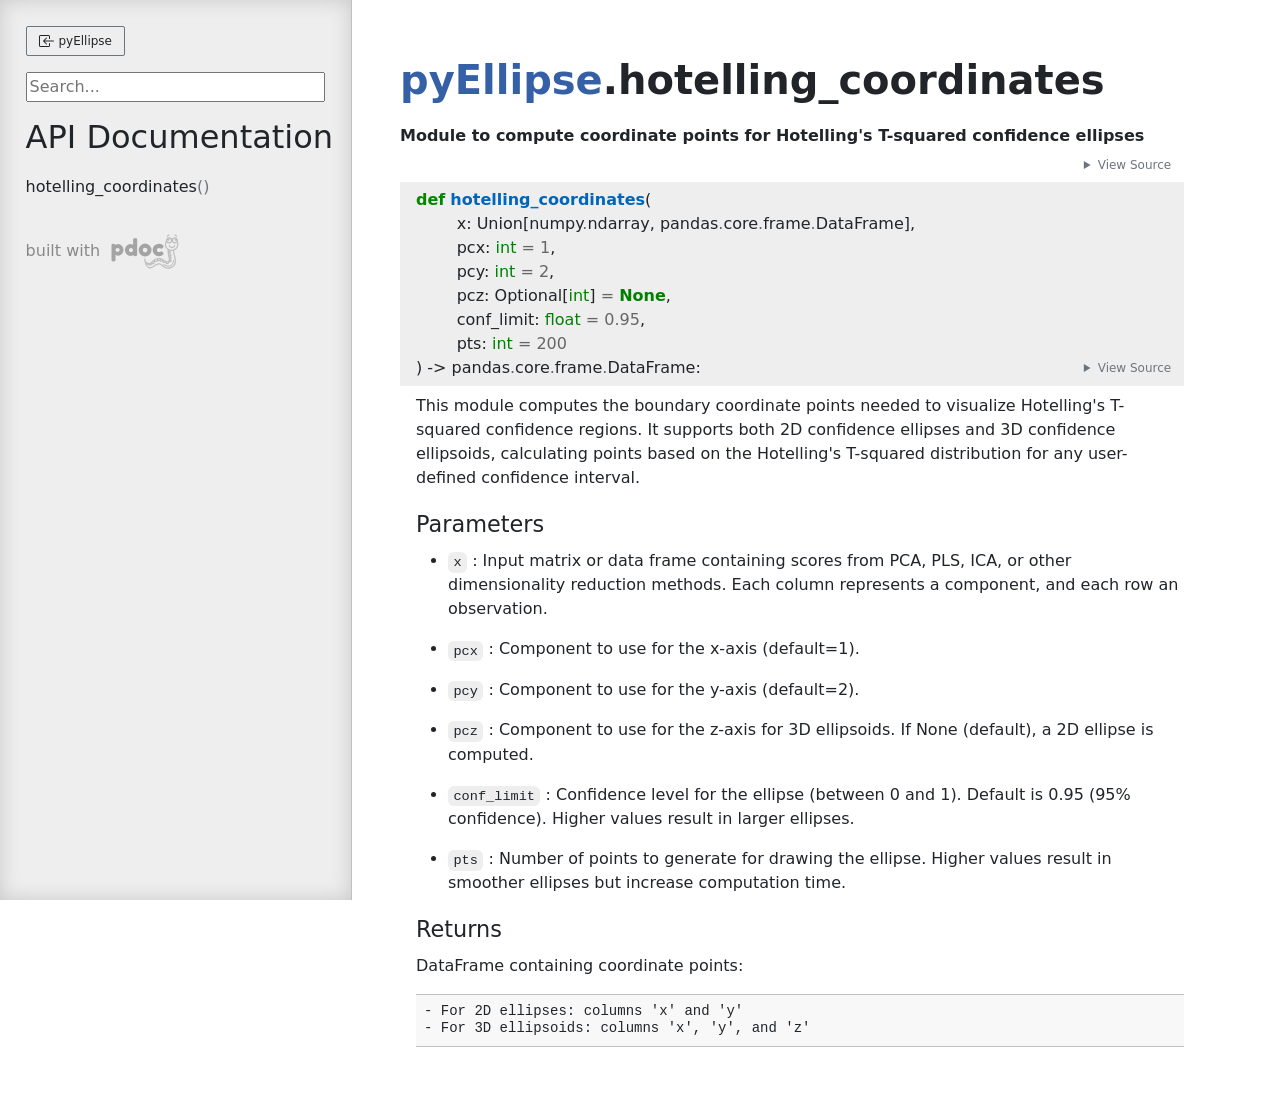
==== docs/pyEllipse/hotelling_coordinates.html @ c0eedcae "pyEllipse documentation" ====
<!doctype html>
<html lang="en">
<head>
    <meta charset="utf-8">
    <meta name="viewport" content="width=device-width, initial-scale=1">
    <meta name="generator" content="pdoc 15.0.4"/>
    <title>pyEllipse.hotelling_coordinates API documentation</title>

    <style>/*! * Bootstrap Reboot v5.0.0 (https://getbootstrap.com/) * Copyright 2011-2021 The Bootstrap Authors * Copyright 2011-2021 Twitter, Inc. * Licensed under MIT (https://github.com/twbs/bootstrap/blob/main/LICENSE) * Forked from Normalize.css, licensed MIT (https://github.com/necolas/normalize.css/blob/master/LICENSE.md) */*,::after,::before{box-sizing:border-box}@media (prefers-reduced-motion:no-preference){:root{scroll-behavior:smooth}}body{margin:0;font-family:system-ui,-apple-system,"Segoe UI",Roboto,"Helvetica Neue",Arial,"Noto Sans","Liberation Sans",sans-serif,"Apple Color Emoji","Segoe UI Emoji","Segoe UI Symbol","Noto Color Emoji";font-size:1rem;font-weight:400;line-height:1.5;color:#212529;background-color:#fff;-webkit-text-size-adjust:100%;-webkit-tap-highlight-color:transparent}hr{margin:1rem 0;color:inherit;background-color:currentColor;border:0;opacity:.25}hr:not([size]){height:1px}h1,h2,h3,h4,h5,h6{margin-top:0;margin-bottom:.5rem;font-weight:500;line-height:1.2}h1{font-size:calc(1.375rem + 1.5vw)}@media (min-width:1200px){h1{font-size:2.5rem}}h2{font-size:calc(1.325rem + .9vw)}@media (min-width:1200px){h2{font-size:2rem}}h3{font-size:calc(1.3rem + .6vw)}@media (min-width:1200px){h3{font-size:1.75rem}}h4{font-size:calc(1.275rem + .3vw)}@media (min-width:1200px){h4{font-size:1.5rem}}h5{font-size:1.25rem}h6{font-size:1rem}p{margin-top:0;margin-bottom:1rem}abbr[data-bs-original-title],abbr[title]{-webkit-text-decoration:underline dotted;text-decoration:underline dotted;cursor:help;-webkit-text-decoration-skip-ink:none;text-decoration-skip-ink:none}address{margin-bottom:1rem;font-style:normal;line-height:inherit}ol,ul{padding-left:2rem}dl,ol,ul{margin-top:0;margin-bottom:1rem}ol ol,ol ul,ul ol,ul ul{margin-bottom:0}dt{font-weight:700}dd{margin-bottom:.5rem;margin-left:0}blockquote{margin:0 0 1rem}b,strong{font-weight:bolder}small{font-size:.875em}mark{padding:.2em;background-color:#fcf8e3}sub,sup{position:relative;font-size:.75em;line-height:0;vertical-align:baseline}sub{bottom:-.25em}sup{top:-.5em}a{color:#0d6efd;text-decoration:underline}a:hover{color:#0a58ca}a:not([href]):not([class]),a:not([href]):not([class]):hover{color:inherit;text-decoration:none}code,kbd,pre,samp{font-family:SFMono-Regular,Menlo,Monaco,Consolas,"Liberation Mono","Courier New",monospace;font-size:1em;direction:ltr;unicode-bidi:bidi-override}pre{display:block;margin-top:0;margin-bottom:1rem;overflow:auto;font-size:.875em}pre code{font-size:inherit;color:inherit;word-break:normal}code{font-size:.875em;color:#d63384;word-wrap:break-word}a>code{color:inherit}kbd{padding:.2rem .4rem;font-size:.875em;color:#fff;background-color:#212529;border-radius:.2rem}kbd kbd{padding:0;font-size:1em;font-weight:700}figure{margin:0 0 1rem}img,svg{vertical-align:middle}table{caption-side:bottom;border-collapse:collapse}caption{padding-top:.5rem;padding-bottom:.5rem;color:#6c757d;text-align:left}th{text-align:inherit;text-align:-webkit-match-parent}tbody,td,tfoot,th,thead,tr{border-color:inherit;border-style:solid;border-width:0}label{display:inline-block}button{border-radius:0}button:focus:not(:focus-visible){outline:0}button,input,optgroup,select,textarea{margin:0;font-family:inherit;font-size:inherit;line-height:inherit}button,select{text-transform:none}[role=button]{cursor:pointer}select{word-wrap:normal}select:disabled{opacity:1}[list]::-webkit-calendar-picker-indicator{display:none}[type=button],[type=reset],[type=submit],button{-webkit-appearance:button}[type=button]:not(:disabled),[type=reset]:not(:disabled),[type=submit]:not(:disabled),button:not(:disabled){cursor:pointer}::-moz-focus-inner{padding:0;border-style:none}textarea{resize:vertical}fieldset{min-width:0;padding:0;margin:0;border:0}legend{float:left;width:100%;padding:0;margin-bottom:.5rem;font-size:calc(1.275rem + .3vw);line-height:inherit}@media (min-width:1200px){legend{font-size:1.5rem}}legend+*{clear:left}::-webkit-datetime-edit-day-field,::-webkit-datetime-edit-fields-wrapper,::-webkit-datetime-edit-hour-field,::-webkit-datetime-edit-minute,::-webkit-datetime-edit-month-field,::-webkit-datetime-edit-text,::-webkit-datetime-edit-year-field{padding:0}::-webkit-inner-spin-button{height:auto}[type=search]{outline-offset:-2px;-webkit-appearance:textfield}::-webkit-search-decoration{-webkit-appearance:none}::-webkit-color-swatch-wrapper{padding:0}::file-selector-button{font:inherit}::-webkit-file-upload-button{font:inherit;-webkit-appearance:button}output{display:inline-block}iframe{border:0}summary{display:list-item;cursor:pointer}progress{vertical-align:baseline}[hidden]{display:none!important}</style>
    <style>/*! syntax-highlighting.css */pre{line-height:125%;}span.linenos{color:inherit; background-color:transparent; padding-left:5px; padding-right:20px;}.pdoc-code .hll{background-color:#ffffcc}.pdoc-code{background:#f8f8f8;}.pdoc-code .c{color:#3D7B7B; font-style:italic}.pdoc-code .err{border:1px solid #FF0000}.pdoc-code .k{color:#008000; font-weight:bold}.pdoc-code .o{color:#666666}.pdoc-code .ch{color:#3D7B7B; font-style:italic}.pdoc-code .cm{color:#3D7B7B; font-style:italic}.pdoc-code .cp{color:#9C6500}.pdoc-code .cpf{color:#3D7B7B; font-style:italic}.pdoc-code .c1{color:#3D7B7B; font-style:italic}.pdoc-code .cs{color:#3D7B7B; font-style:italic}.pdoc-code .gd{color:#A00000}.pdoc-code .ge{font-style:italic}.pdoc-code .gr{color:#E40000}.pdoc-code .gh{color:#000080; font-weight:bold}.pdoc-code .gi{color:#008400}.pdoc-code .go{color:#717171}.pdoc-code .gp{color:#000080; font-weight:bold}.pdoc-code .gs{font-weight:bold}.pdoc-code .gu{color:#800080; font-weight:bold}.pdoc-code .gt{color:#0044DD}.pdoc-code .kc{color:#008000; font-weight:bold}.pdoc-code .kd{color:#008000; font-weight:bold}.pdoc-code .kn{color:#008000; font-weight:bold}.pdoc-code .kp{color:#008000}.pdoc-code .kr{color:#008000; font-weight:bold}.pdoc-code .kt{color:#B00040}.pdoc-code .m{color:#666666}.pdoc-code .s{color:#BA2121}.pdoc-code .na{color:#687822}.pdoc-code .nb{color:#008000}.pdoc-code .nc{color:#0000FF; font-weight:bold}.pdoc-code .no{color:#880000}.pdoc-code .nd{color:#AA22FF}.pdoc-code .ni{color:#717171; font-weight:bold}.pdoc-code .ne{color:#CB3F38; font-weight:bold}.pdoc-code .nf{color:#0000FF}.pdoc-code .nl{color:#767600}.pdoc-code .nn{color:#0000FF; font-weight:bold}.pdoc-code .nt{color:#008000; font-weight:bold}.pdoc-code .nv{color:#19177C}.pdoc-code .ow{color:#AA22FF; font-weight:bold}.pdoc-code .w{color:#bbbbbb}.pdoc-code .mb{color:#666666}.pdoc-code .mf{color:#666666}.pdoc-code .mh{color:#666666}.pdoc-code .mi{color:#666666}.pdoc-code .mo{color:#666666}.pdoc-code .sa{color:#BA2121}.pdoc-code .sb{color:#BA2121}.pdoc-code .sc{color:#BA2121}.pdoc-code .dl{color:#BA2121}.pdoc-code .sd{color:#BA2121; font-style:italic}.pdoc-code .s2{color:#BA2121}.pdoc-code .se{color:#AA5D1F; font-weight:bold}.pdoc-code .sh{color:#BA2121}.pdoc-code .si{color:#A45A77; font-weight:bold}.pdoc-code .sx{color:#008000}.pdoc-code .sr{color:#A45A77}.pdoc-code .s1{color:#BA2121}.pdoc-code .ss{color:#19177C}.pdoc-code .bp{color:#008000}.pdoc-code .fm{color:#0000FF}.pdoc-code .vc{color:#19177C}.pdoc-code .vg{color:#19177C}.pdoc-code .vi{color:#19177C}.pdoc-code .vm{color:#19177C}.pdoc-code .il{color:#666666}</style>
    <style>/*! theme.css */:root{--pdoc-background:#fff;}.pdoc{--text:#212529;--muted:#6c757d;--link:#3660a5;--link-hover:#1659c5;--code:#f8f8f8;--active:#fff598;--accent:#eee;--accent2:#c1c1c1;--nav-hover:rgba(255, 255, 255, 0.5);--name:#0066BB;--def:#008800;--annotation:#007020;}</style>
    <style>/*! layout.css */html, body{width:100%;height:100%;}html, main{scroll-behavior:smooth;}body{background-color:var(--pdoc-background);}@media (max-width:769px){#navtoggle{cursor:pointer;position:absolute;width:50px;height:40px;top:1rem;right:1rem;border-color:var(--text);color:var(--text);display:flex;opacity:0.8;z-index:999;}#navtoggle:hover{opacity:1;}#togglestate + div{display:none;}#togglestate:checked + div{display:inherit;}main, header{padding:2rem 3vw;}header + main{margin-top:-3rem;}.git-button{display:none !important;}nav input[type="search"]{max-width:77%;}nav input[type="search"]:first-child{margin-top:-6px;}nav input[type="search"]:valid ~ *{display:none !important;}}@media (min-width:770px){:root{--sidebar-width:clamp(12.5rem, 28vw, 22rem);}nav{position:fixed;overflow:auto;height:100vh;width:var(--sidebar-width);}main, header{padding:3rem 2rem 3rem calc(var(--sidebar-width) + 3rem);width:calc(54rem + var(--sidebar-width));max-width:100%;}header + main{margin-top:-4rem;}#navtoggle{display:none;}}#togglestate{position:absolute;height:0;opacity:0;}nav.pdoc{--pad:clamp(0.5rem, 2vw, 1.75rem);--indent:1.5rem;background-color:var(--accent);border-right:1px solid var(--accent2);box-shadow:0 0 20px rgba(50, 50, 50, .2) inset;padding:0 0 0 var(--pad);overflow-wrap:anywhere;scrollbar-width:thin; scrollbar-color:var(--accent2) transparent; z-index:1}nav.pdoc::-webkit-scrollbar{width:.4rem; }nav.pdoc::-webkit-scrollbar-thumb{background-color:var(--accent2); }nav.pdoc > div{padding:var(--pad) 0;}nav.pdoc .module-list-button{display:inline-flex;align-items:center;color:var(--text);border-color:var(--muted);margin-bottom:1rem;}nav.pdoc .module-list-button:hover{border-color:var(--text);}nav.pdoc input[type=search]{display:block;outline-offset:0;width:calc(100% - var(--pad));}nav.pdoc .logo{max-width:calc(100% - var(--pad));max-height:35vh;display:block;margin:0 auto 1rem;transform:translate(calc(-.5 * var(--pad)), 0);}nav.pdoc ul{list-style:none;padding-left:0;}nav.pdoc > div > ul{margin-left:calc(0px - var(--pad));}nav.pdoc li a{padding:.2rem 0 .2rem calc(var(--pad) + var(--indent));}nav.pdoc > div > ul > li > a{padding-left:var(--pad);}nav.pdoc li{transition:all 100ms;}nav.pdoc li:hover{background-color:var(--nav-hover);}nav.pdoc a, nav.pdoc a:hover{color:var(--text);}nav.pdoc a{display:block;}nav.pdoc > h2:first-of-type{margin-top:1.5rem;}nav.pdoc .class:before{content:"class ";color:var(--muted);}nav.pdoc .function:after{content:"()";color:var(--muted);}nav.pdoc footer:before{content:"";display:block;width:calc(100% - var(--pad));border-top:solid var(--accent2) 1px;margin-top:1.5rem;padding-top:.5rem;}nav.pdoc footer{font-size:small;}</style>
    <style>/*! content.css */.pdoc{color:var(--text);box-sizing:border-box;line-height:1.5;background:none;}.pdoc .pdoc-button{cursor:pointer;display:inline-block;border:solid black 1px;border-radius:2px;font-size:.75rem;padding:calc(0.5em - 1px) 1em;transition:100ms all;}.pdoc .alert{padding:1rem 1rem 1rem calc(1.5rem + 24px);border:1px solid transparent;border-radius:.25rem;background-repeat:no-repeat;background-position:.75rem center;margin-bottom:1rem;}.pdoc .alert > em{display:none;}.pdoc .alert > *:last-child{margin-bottom:0;}.pdoc .alert.note{color:#084298;background-color:#cfe2ff;border-color:#b6d4fe;background-image:url("data:image/svg+xml,%3Csvg%20xmlns%3D%22http%3A//www.w3.org/2000/svg%22%20width%3D%2224%22%20height%3D%2224%22%20fill%3D%22%23084298%22%20viewBox%3D%220%200%2016%2016%22%3E%3Cpath%20d%3D%22M8%2016A8%208%200%201%200%208%200a8%208%200%200%200%200%2016zm.93-9.412-1%204.705c-.07.34.029.533.304.533.194%200%20.487-.07.686-.246l-.088.416c-.287.346-.92.598-1.465.598-.703%200-1.002-.422-.808-1.319l.738-3.468c.064-.293.006-.399-.287-.47l-.451-.081.082-.381%202.29-.287zM8%205.5a1%201%200%201%201%200-2%201%201%200%200%201%200%202z%22/%3E%3C/svg%3E");}.pdoc .alert.tip{color:#0a3622;background-color:#d1e7dd;border-color:#a3cfbb;background-image:url("data:image/svg+xml,%3Csvg%20xmlns%3D%22http%3A//www.w3.org/2000/svg%22%20width%3D%2224%22%20height%3D%2224%22%20fill%3D%22%230a3622%22%20viewBox%3D%220%200%2016%2016%22%3E%3Cpath%20d%3D%22M2%206a6%206%200%201%201%2010.174%204.31c-.203.196-.359.4-.453.619l-.762%201.769A.5.5%200%200%201%2010.5%2013a.5.5%200%200%201%200%201%20.5.5%200%200%201%200%201l-.224.447a1%201%200%200%201-.894.553H6.618a1%201%200%200%201-.894-.553L5.5%2015a.5.5%200%200%201%200-1%20.5.5%200%200%201%200-1%20.5.5%200%200%201-.46-.302l-.761-1.77a2%202%200%200%200-.453-.618A5.98%205.98%200%200%201%202%206m6-5a5%205%200%200%200-3.479%208.592c.263.254.514.564.676.941L5.83%2012h4.342l.632-1.467c.162-.377.413-.687.676-.941A5%205%200%200%200%208%201%22/%3E%3C/svg%3E");}.pdoc .alert.important{color:#055160;background-color:#cff4fc;border-color:#9eeaf9;background-image:url("data:image/svg+xml,%3Csvg%20xmlns%3D%22http%3A//www.w3.org/2000/svg%22%20width%3D%2224%22%20height%3D%2224%22%20fill%3D%22%23055160%22%20viewBox%3D%220%200%2016%2016%22%3E%3Cpath%20d%3D%22M2%200a2%202%200%200%200-2%202v12a2%202%200%200%200%202%202h12a2%202%200%200%200%202-2V2a2%202%200%200%200-2-2zm6%204c.535%200%20.954.462.9.995l-.35%203.507a.552.552%200%200%201-1.1%200L7.1%204.995A.905.905%200%200%201%208%204m.002%206a1%201%200%201%201%200%202%201%201%200%200%201%200-2%22/%3E%3C/svg%3E");}.pdoc .alert.warning{color:#664d03;background-color:#fff3cd;border-color:#ffecb5;background-image:url("data:image/svg+xml,%3Csvg%20xmlns%3D%22http%3A//www.w3.org/2000/svg%22%20width%3D%2224%22%20height%3D%2224%22%20fill%3D%22%23664d03%22%20viewBox%3D%220%200%2016%2016%22%3E%3Cpath%20d%3D%22M8.982%201.566a1.13%201.13%200%200%200-1.96%200L.165%2013.233c-.457.778.091%201.767.98%201.767h13.713c.889%200%201.438-.99.98-1.767L8.982%201.566zM8%205c.535%200%20.954.462.9.995l-.35%203.507a.552.552%200%200%201-1.1%200L7.1%205.995A.905.905%200%200%201%208%205zm.002%206a1%201%200%201%201%200%202%201%201%200%200%201%200-2z%22/%3E%3C/svg%3E");}.pdoc .alert.caution{color:#842029;background-color:#f8d7da;border-color:#f5c2c7;background-image:url("data:image/svg+xml,%3Csvg%20xmlns%3D%22http%3A//www.w3.org/2000/svg%22%20width%3D%2224%22%20height%3D%2224%22%20fill%3D%22%23842029%22%20viewBox%3D%220%200%2016%2016%22%3E%3Cpath%20d%3D%22M11.46.146A.5.5%200%200%200%2011.107%200H4.893a.5.5%200%200%200-.353.146L.146%204.54A.5.5%200%200%200%200%204.893v6.214a.5.5%200%200%200%20.146.353l4.394%204.394a.5.5%200%200%200%20.353.146h6.214a.5.5%200%200%200%20.353-.146l4.394-4.394a.5.5%200%200%200%20.146-.353V4.893a.5.5%200%200%200-.146-.353zM8%204c.535%200%20.954.462.9.995l-.35%203.507a.552.552%200%200%201-1.1%200L7.1%204.995A.905.905%200%200%201%208%204m.002%206a1%201%200%201%201%200%202%201%201%200%200%201%200-2%22/%3E%3C/svg%3E");}.pdoc .alert.danger{color:#842029;background-color:#f8d7da;border-color:#f5c2c7;background-image:url("data:image/svg+xml,%3Csvg%20xmlns%3D%22http%3A//www.w3.org/2000/svg%22%20width%3D%2224%22%20height%3D%2224%22%20fill%3D%22%23842029%22%20viewBox%3D%220%200%2016%2016%22%3E%3Cpath%20d%3D%22M5.52.359A.5.5%200%200%201%206%200h4a.5.5%200%200%201%20.474.658L8.694%206H12.5a.5.5%200%200%201%20.395.807l-7%209a.5.5%200%200%201-.873-.454L6.823%209.5H3.5a.5.5%200%200%201-.48-.641l2.5-8.5z%22/%3E%3C/svg%3E");}.pdoc .visually-hidden{position:absolute !important;width:1px !important;height:1px !important;padding:0 !important;margin:-1px !important;overflow:hidden !important;clip:rect(0, 0, 0, 0) !important;white-space:nowrap !important;border:0 !important;}.pdoc h1, .pdoc h2, .pdoc h3{font-weight:300;margin:.3em 0;padding:.2em 0;}.pdoc > section:not(.module-info) h1{font-size:1.5rem;font-weight:500;}.pdoc > section:not(.module-info) h2{font-size:1.4rem;font-weight:500;}.pdoc > section:not(.module-info) h3{font-size:1.3rem;font-weight:500;}.pdoc > section:not(.module-info) h4{font-size:1.2rem;}.pdoc > section:not(.module-info) h5{font-size:1.1rem;}.pdoc a{text-decoration:none;color:var(--link);}.pdoc a:hover{color:var(--link-hover);}.pdoc blockquote{margin-left:2rem;}.pdoc pre{border-top:1px solid var(--accent2);border-bottom:1px solid var(--accent2);margin-top:0;margin-bottom:1em;padding:.5rem 0 .5rem .5rem;overflow-x:auto;background-color:var(--code);}.pdoc code{color:var(--text);padding:.2em .4em;margin:0;font-size:85%;background-color:var(--accent);border-radius:6px;}.pdoc a > code{color:inherit;}.pdoc pre > code{display:inline-block;font-size:inherit;background:none;border:none;padding:0;}.pdoc > section:not(.module-info){margin-bottom:1.5rem;}.pdoc .modulename{margin-top:0;font-weight:bold;}.pdoc .modulename a{color:var(--link);transition:100ms all;}.pdoc .git-button{float:right;border:solid var(--link) 1px;}.pdoc .git-button:hover{background-color:var(--link);color:var(--pdoc-background);}.view-source-toggle-state,.view-source-toggle-state ~ .pdoc-code{display:none;}.view-source-toggle-state:checked ~ .pdoc-code{display:block;}.view-source-button{display:inline-block;float:right;font-size:.75rem;line-height:1.5rem;color:var(--muted);padding:0 .4rem 0 1.3rem;cursor:pointer;text-indent:-2px;}.view-source-button > span{visibility:hidden;}.module-info .view-source-button{float:none;display:flex;justify-content:flex-end;margin:-1.2rem .4rem -.2rem 0;}.view-source-button::before{position:absolute;content:"View Source";display:list-item;list-style-type:disclosure-closed;}.view-source-toggle-state:checked ~ .attr .view-source-button::before,.view-source-toggle-state:checked ~ .view-source-button::before{list-style-type:disclosure-open;}.pdoc .docstring{margin-bottom:1.5rem;}.pdoc section:not(.module-info) .docstring{margin-left:clamp(0rem, 5vw - 2rem, 1rem);}.pdoc .docstring .pdoc-code{margin-left:1em;margin-right:1em;}.pdoc h1:target,.pdoc h2:target,.pdoc h3:target,.pdoc h4:target,.pdoc h5:target,.pdoc h6:target,.pdoc .pdoc-code > pre > span:target{background-color:var(--active);box-shadow:-1rem 0 0 0 var(--active);}.pdoc .pdoc-code > pre > span:target{display:block;}.pdoc div:target > .attr,.pdoc section:target > .attr,.pdoc dd:target > a{background-color:var(--active);}.pdoc *{scroll-margin:2rem;}.pdoc .pdoc-code .linenos{user-select:none;}.pdoc .attr:hover{filter:contrast(0.95);}.pdoc section, .pdoc .classattr{position:relative;}.pdoc .headerlink{--width:clamp(1rem, 3vw, 2rem);position:absolute;top:0;left:calc(0rem - var(--width));transition:all 100ms ease-in-out;opacity:0;}.pdoc .headerlink::before{content:"#";display:block;text-align:center;width:var(--width);height:2.3rem;line-height:2.3rem;font-size:1.5rem;}.pdoc .attr:hover ~ .headerlink,.pdoc *:target > .headerlink,.pdoc .headerlink:hover{opacity:1;}.pdoc .attr{display:block;margin:.5rem 0 .5rem;padding:.4rem .4rem .4rem 1rem;background-color:var(--accent);overflow-x:auto;}.pdoc .classattr{margin-left:2rem;}.pdoc .decorator-deprecated{color:#842029;}.pdoc .decorator-deprecated ~ span{filter:grayscale(1) opacity(0.8);}.pdoc .name{color:var(--name);font-weight:bold;}.pdoc .def{color:var(--def);font-weight:bold;}.pdoc .signature{background-color:transparent;}.pdoc .param, .pdoc .return-annotation{white-space:pre;}.pdoc .signature.multiline .param{display:block;}.pdoc .signature.condensed .param{display:inline-block;}.pdoc .annotation{color:var(--annotation);}.pdoc .view-value-toggle-state,.pdoc .view-value-toggle-state ~ .default_value{display:none;}.pdoc .view-value-toggle-state:checked ~ .default_value{display:inherit;}.pdoc .view-value-button{font-size:.5rem;vertical-align:middle;border-style:dashed;margin-top:-0.1rem;}.pdoc .view-value-button:hover{background:white;}.pdoc .view-value-button::before{content:"show";text-align:center;width:2.2em;display:inline-block;}.pdoc .view-value-toggle-state:checked ~ .view-value-button::before{content:"hide";}.pdoc .inherited{margin-left:2rem;}.pdoc .inherited dt{font-weight:700;}.pdoc .inherited dt, .pdoc .inherited dd{display:inline;margin-left:0;margin-bottom:.5rem;}.pdoc .inherited dd:not(:last-child):after{content:", ";}.pdoc .inherited .class:before{content:"class ";}.pdoc .inherited .function a:after{content:"()";}.pdoc .search-result .docstring{overflow:auto;max-height:25vh;}.pdoc .search-result.focused > .attr{background-color:var(--active);}.pdoc .attribution{margin-top:2rem;display:block;opacity:0.5;transition:all 200ms;filter:grayscale(100%);}.pdoc .attribution:hover{opacity:1;filter:grayscale(0%);}.pdoc .attribution img{margin-left:5px;height:35px;vertical-align:middle;width:70px;transition:all 200ms;}.pdoc table{display:block;width:max-content;max-width:100%;overflow:auto;margin-bottom:1rem;}.pdoc table th{font-weight:600;}.pdoc table th, .pdoc table td{padding:6px 13px;border:1px solid var(--accent2);}</style>
    <style>/*! custom.css */</style></head>
<body>
    <nav class="pdoc">
        <label id="navtoggle" for="togglestate" class="pdoc-button"><svg xmlns='http://www.w3.org/2000/svg' viewBox='0 0 30 30'><path stroke-linecap='round' stroke="currentColor" stroke-miterlimit='10' stroke-width='2' d='M4 7h22M4 15h22M4 23h22'/></svg></label>
        <input id="togglestate" type="checkbox" aria-hidden="true" tabindex="-1">
        <div>            <a class="pdoc-button module-list-button" href="../pyEllipse.html">
<svg xmlns="http://www.w3.org/2000/svg" width="16" height="16" fill="currentColor" class="bi bi-box-arrow-in-left" viewBox="0 0 16 16">
  <path fill-rule="evenodd" d="M10 3.5a.5.5 0 0 0-.5-.5h-8a.5.5 0 0 0-.5.5v9a.5.5 0 0 0 .5.5h8a.5.5 0 0 0 .5-.5v-2a.5.5 0 0 1 1 0v2A1.5 1.5 0 0 1 9.5 14h-8A1.5 1.5 0 0 1 0 12.5v-9A1.5 1.5 0 0 1 1.5 2h8A1.5 1.5 0 0 1 11 3.5v2a.5.5 0 0 1-1 0v-2z"/>
  <path fill-rule="evenodd" d="M4.146 8.354a.5.5 0 0 1 0-.708l3-3a.5.5 0 1 1 .708.708L5.707 7.5H14.5a.5.5 0 0 1 0 1H5.707l2.147 2.146a.5.5 0 0 1-.708.708l-3-3z"/>
</svg>                &nbsp;pyEllipse</a>


            <input type="search" placeholder="Search..." role="searchbox" aria-label="search"
                   pattern=".+" required>



            <h2>API Documentation</h2>
                <ul class="memberlist">
            <li>
                    <a class="function" href="#hotelling_coordinates">hotelling_coordinates</a>
            </li>
    </ul>



        <a class="attribution" title="pdoc: Python API documentation generator" href="https://pdoc.dev" target="_blank">
            built with <span class="visually-hidden">pdoc</span><img
                alt="pdoc logo"
                src="data:image/svg+xml,%3Csvg%20xmlns%3D%22http%3A//www.w3.org/2000/svg%22%20role%3D%22img%22%20aria-label%3D%22pdoc%20logo%22%20width%3D%22300%22%20height%3D%22150%22%20viewBox%3D%22-1%200%2060%2030%22%3E%3Ctitle%3Epdoc%3C/title%3E%3Cpath%20d%3D%22M29.621%2021.293c-.011-.273-.214-.475-.511-.481a.5.5%200%200%200-.489.503l-.044%201.393c-.097.551-.695%201.215-1.566%201.704-.577.428-1.306.486-2.193.182-1.426-.617-2.467-1.654-3.304-2.487l-.173-.172a3.43%203.43%200%200%200-.365-.306.49.49%200%200%200-.286-.196c-1.718-1.06-4.931-1.47-7.353.191l-.219.15c-1.707%201.187-3.413%202.131-4.328%201.03-.02-.027-.49-.685-.141-1.763.233-.721.546-2.408.772-4.076.042-.09.067-.187.046-.288.166-1.347.277-2.625.241-3.351%201.378-1.008%202.271-2.586%202.271-4.362%200-.976-.272-1.935-.788-2.774-.057-.094-.122-.18-.184-.268.033-.167.052-.339.052-.516%200-1.477-1.202-2.679-2.679-2.679-.791%200-1.496.352-1.987.9a6.3%206.3%200%200%200-1.001.029c-.492-.564-1.207-.929-2.012-.929-1.477%200-2.679%201.202-2.679%202.679A2.65%202.65%200%200%200%20.97%206.554c-.383.747-.595%201.572-.595%202.41%200%202.311%201.507%204.29%203.635%205.107-.037.699-.147%202.27-.423%203.294l-.137.461c-.622%202.042-2.515%208.257%201.727%2010.643%201.614.908%203.06%201.248%204.317%201.248%202.665%200%204.492-1.524%205.322-2.401%201.476-1.559%202.886-1.854%206.491.82%201.877%201.393%203.514%201.753%204.861%201.068%202.223-1.713%202.811-3.867%203.399-6.374.077-.846.056-1.469.054-1.537zm-4.835%204.313c-.054.305-.156.586-.242.629-.034-.007-.131-.022-.307-.157-.145-.111-.314-.478-.456-.908.221.121.432.25.675.355.115.039.219.051.33.081zm-2.251-1.238c-.05.33-.158.648-.252.694-.022.001-.125-.018-.307-.157-.217-.166-.488-.906-.639-1.573.358.344.754.693%201.198%201.036zm-3.887-2.337c-.006-.116-.018-.231-.041-.342.635.145%201.189.368%201.599.625.097.231.166.481.174.642-.03.049-.055.101-.067.158-.046.013-.128.026-.298.004-.278-.037-.901-.57-1.367-1.087zm-1.127-.497c.116.306.176.625.12.71-.019.014-.117.045-.345.016-.206-.027-.604-.332-.986-.695.41-.051.816-.056%201.211-.031zm-4.535%201.535c.209.22.379.47.358.598-.006.041-.088.138-.351.234-.144.055-.539-.063-.979-.259a11.66%2011.66%200%200%200%20.972-.573zm.983-.664c.359-.237.738-.418%201.126-.554.25.237.479.548.457.694-.006.042-.087.138-.351.235-.174.064-.694-.105-1.232-.375zm-3.381%201.794c-.022.145-.061.29-.149.401-.133.166-.358.248-.69.251h-.002c-.133%200-.306-.26-.45-.621.417.091.854.07%201.291-.031zm-2.066-8.077a4.78%204.78%200%200%201-.775-.584c.172-.115.505-.254.88-.378l-.105.962zm-.331%202.302a10.32%2010.32%200%200%201-.828-.502c.202-.143.576-.328.984-.49l-.156.992zm-.45%202.157l-.701-.403c.214-.115.536-.249.891-.376a11.57%2011.57%200%200%201-.19.779zm-.181%201.716c.064.398.194.702.298.893-.194-.051-.435-.162-.736-.398.061-.119.224-.3.438-.495zM8.87%204.141c0%20.152-.123.276-.276.276s-.275-.124-.275-.276.123-.276.276-.276.275.124.275.276zm-.735-.389a1.15%201.15%200%200%200-.314.783%201.16%201.16%200%200%200%201.162%201.162c.457%200%20.842-.27%201.032-.653.026.117.042.238.042.362a1.68%201.68%200%200%201-1.679%201.679%201.68%201.68%200%200%201-1.679-1.679c0-.843.626-1.535%201.436-1.654zM5.059%205.406A1.68%201.68%200%200%201%203.38%207.085a1.68%201.68%200%200%201-1.679-1.679c0-.037.009-.072.011-.109.21.3.541.508.935.508a1.16%201.16%200%200%200%201.162-1.162%201.14%201.14%200%200%200-.474-.912c.015%200%20.03-.005.045-.005.926.001%201.679.754%201.679%201.68zM3.198%204.141c0%20.152-.123.276-.276.276s-.275-.124-.275-.276.123-.276.276-.276.275.124.275.276zM1.375%208.964c0-.52.103-1.035.288-1.52.466.394%201.06.64%201.717.64%201.144%200%202.116-.725%202.499-1.738.383%201.012%201.355%201.738%202.499%201.738.867%200%201.631-.421%202.121-1.062.307.605.478%201.267.478%201.942%200%202.486-2.153%204.51-4.801%204.51s-4.801-2.023-4.801-4.51zm24.342%2019.349c-.985.498-2.267.168-3.813-.979-3.073-2.281-5.453-3.199-7.813-.705-1.315%201.391-4.163%203.365-8.423.97-3.174-1.786-2.239-6.266-1.261-9.479l.146-.492c.276-1.02.395-2.457.444-3.268a6.11%206.11%200%200%200%201.18.115%206.01%206.01%200%200%200%202.536-.562l-.006.175c-.802.215-1.848.612-2.021%201.25-.079.295.021.601.274.837.219.203.415.364.598.501-.667.304-1.243.698-1.311%201.179-.02.144-.022.507.393.787.213.144.395.26.564.365-1.285.521-1.361.96-1.381%201.126-.018.142-.011.496.427.746l.854.489c-.473.389-.971.914-.999%201.429-.018.278.095.532.316.713.675.556%201.231.721%201.653.721.059%200%20.104-.014.158-.02.207.707.641%201.64%201.513%201.64h.013c.8-.008%201.236-.345%201.462-.626.173-.216.268-.457.325-.692.424.195.93.374%201.372.374.151%200%20.294-.021.423-.068.732-.27.944-.704.993-1.021.009-.061.003-.119.002-.179.266.086.538.147.789.147.15%200%20.294-.021.423-.069.542-.2.797-.489.914-.754.237.147.478.258.704.288.106.014.205.021.296.021.356%200%20.595-.101.767-.229.438.435%201.094.992%201.656%201.067.106.014.205.021.296.021a1.56%201.56%200%200%200%20.323-.035c.17.575.453%201.289.866%201.605.358.273.665.362.914.362a.99.99%200%200%200%20.421-.093%201.03%201.03%200%200%200%20.245-.164c.168.428.39.846.68%201.068.358.273.665.362.913.362a.99.99%200%200%200%20.421-.093c.317-.148.512-.448.639-.762.251.157.495.257.726.257.127%200%20.25-.024.37-.071.427-.17.706-.617.841-1.314.022-.015.047-.022.068-.038.067-.051.133-.104.196-.159-.443%201.486-1.107%202.761-2.086%203.257zM8.66%209.925a.5.5%200%201%200-1%200c0%20.653-.818%201.205-1.787%201.205s-1.787-.552-1.787-1.205a.5.5%200%201%200-1%200c0%201.216%201.25%202.205%202.787%202.205s2.787-.989%202.787-2.205zm4.4%2015.965l-.208.097c-2.661%201.258-4.708%201.436-6.086.527-1.542-1.017-1.88-3.19-1.844-4.198a.4.4%200%200%200-.385-.414c-.242-.029-.406.164-.414.385-.046%201.249.367%203.686%202.202%204.896.708.467%201.547.7%202.51.7%201.248%200%202.706-.392%204.362-1.174l.185-.086a.4.4%200%200%200%20.205-.527c-.089-.204-.326-.291-.527-.206zM9.547%202.292c.093.077.205.114.317.114a.5.5%200%200%200%20.318-.886L8.817.397a.5.5%200%200%200-.703.068.5.5%200%200%200%20.069.703l1.364%201.124zm-7.661-.065c.086%200%20.173-.022.253-.068l1.523-.893a.5.5%200%200%200-.506-.863l-1.523.892a.5.5%200%200%200-.179.685c.094.158.261.247.432.247z%22%20transform%3D%22matrix%28-1%200%200%201%2058%200%29%22%20fill%3D%22%233bb300%22/%3E%3Cpath%20d%3D%22M.3%2021.86V10.18q0-.46.02-.68.04-.22.18-.5.28-.54%201.34-.54%201.06%200%201.42.28.38.26.44.78.76-1.04%202.38-1.04%201.64%200%203.1%201.54%201.46%201.54%201.46%203.58%200%202.04-1.46%203.58-1.44%201.54-3.08%201.54-1.64%200-2.38-.92v4.04q0%20.46-.04.68-.02.22-.18.5-.14.3-.5.42-.36.12-.98.12-.62%200-1-.12-.36-.12-.52-.4-.14-.28-.18-.5-.02-.22-.02-.68zm3.96-9.42q-.46.54-.46%201.18%200%20.64.46%201.18.48.52%201.2.52.74%200%201.24-.52.52-.52.52-1.18%200-.66-.48-1.18-.48-.54-1.26-.54-.76%200-1.22.54zm14.741-8.36q.16-.3.54-.42.38-.12%201-.12.64%200%201.02.12.38.12.52.42.16.3.18.54.04.22.04.68v11.94q0%20.46-.04.7-.02.22-.18.5-.3.54-1.7.54-1.38%200-1.54-.98-.84.96-2.34.96-1.8%200-3.28-1.56-1.48-1.58-1.48-3.66%200-2.1%201.48-3.68%201.5-1.58%203.28-1.58%201.48%200%202.3%201v-4.2q0-.46.02-.68.04-.24.18-.52zm-3.24%2010.86q.52.54%201.26.54.74%200%201.22-.54.5-.54.5-1.18%200-.66-.48-1.22-.46-.56-1.26-.56-.8%200-1.28.56-.48.54-.48%201.2%200%20.66.52%201.2zm7.833-1.2q0-2.4%201.68-3.96%201.68-1.56%203.84-1.56%202.16%200%203.82%201.56%201.66%201.54%201.66%203.94%200%201.66-.86%202.96-.86%201.28-2.1%201.9-1.22.6-2.54.6-1.32%200-2.56-.64-1.24-.66-2.1-1.92-.84-1.28-.84-2.88zm4.18%201.44q.64.48%201.3.48.66%200%201.32-.5.66-.5.66-1.48%200-.98-.62-1.46-.62-.48-1.34-.48-.72%200-1.34.5-.62.5-.62%201.48%200%20.96.64%201.46zm11.412-1.44q0%20.84.56%201.32.56.46%201.18.46.64%200%201.18-.36.56-.38.9-.38.6%200%201.46%201.06.46.58.46%201.04%200%20.76-1.1%201.42-1.14.8-2.8.8-1.86%200-3.58-1.34-.82-.64-1.34-1.7-.52-1.08-.52-2.36%200-1.3.52-2.34.52-1.06%201.34-1.7%201.66-1.32%203.54-1.32.76%200%201.48.22.72.2%201.06.4l.32.2q.36.24.56.38.52.4.52.92%200%20.5-.42%201.14-.72%201.1-1.38%201.1-.38%200-1.08-.44-.36-.34-1.04-.34-.66%200-1.24.48-.58.48-.58%201.34z%22%20fill%3D%22green%22/%3E%3C/svg%3E"/>
        </a>
</div>
    </nav>
    <main class="pdoc">
            <section class="module-info">
                    <h1 class="modulename">
<a href="./../pyEllipse.html">pyEllipse</a><wbr>.hotelling_coordinates    </h1>

                        <div class="docstring"><p><strong>Module to compute coordinate points for Hotelling's T-squared confidence ellipses</strong></p>
</div>

                        <input id="mod-hotelling_coordinates-view-source" class="view-source-toggle-state" type="checkbox" aria-hidden="true" tabindex="-1">

                        <label class="view-source-button" for="mod-hotelling_coordinates-view-source"><span>View Source</span></label>

                        <div class="pdoc-code codehilite"><pre><span></span><span id="L-1"><a href="#L-1"><span class="linenos">  1</span></a><span class="sd">&quot;&quot;&quot;</span>
</span><span id="L-2"><a href="#L-2"><span class="linenos">  2</span></a><span class="sd">**Module to compute coordinate points for Hotelling&#39;s T-squared confidence ellipses**</span>
</span><span id="L-3"><a href="#L-3"><span class="linenos">  3</span></a><span class="sd">&quot;&quot;&quot;</span>
</span><span id="L-4"><a href="#L-4"><span class="linenos">  4</span></a><span class="kn">import</span><span class="w"> </span><span class="nn">numpy</span><span class="w"> </span><span class="k">as</span><span class="w"> </span><span class="nn">np</span>
</span><span id="L-5"><a href="#L-5"><span class="linenos">  5</span></a><span class="kn">import</span><span class="w"> </span><span class="nn">pandas</span><span class="w"> </span><span class="k">as</span><span class="w"> </span><span class="nn">pd</span>
</span><span id="L-6"><a href="#L-6"><span class="linenos">  6</span></a><span class="kn">from</span><span class="w"> </span><span class="nn">scipy</span><span class="w"> </span><span class="kn">import</span> <span class="n">stats</span>
</span><span id="L-7"><a href="#L-7"><span class="linenos">  7</span></a><span class="kn">from</span><span class="w"> </span><span class="nn">typing</span><span class="w"> </span><span class="kn">import</span> <span class="n">Union</span><span class="p">,</span> <span class="n">Optional</span>
</span><span id="L-8"><a href="#L-8"><span class="linenos">  8</span></a><span class="kn">from</span><span class="w"> </span><span class="nn">itertools</span><span class="w"> </span><span class="kn">import</span> <span class="n">product</span>
</span><span id="L-9"><a href="#L-9"><span class="linenos">  9</span></a>
</span><span id="L-10"><a href="#L-10"><span class="linenos"> 10</span></a><span class="k">def</span><span class="w"> </span><span class="nf">hotelling_coordinates</span><span class="p">(</span>
</span><span id="L-11"><a href="#L-11"><span class="linenos"> 11</span></a>    <span class="n">x</span><span class="p">:</span> <span class="n">Union</span><span class="p">[</span><span class="n">np</span><span class="o">.</span><span class="n">ndarray</span><span class="p">,</span> <span class="n">pd</span><span class="o">.</span><span class="n">DataFrame</span><span class="p">],</span>
</span><span id="L-12"><a href="#L-12"><span class="linenos"> 12</span></a>    <span class="n">pcx</span><span class="p">:</span> <span class="nb">int</span> <span class="o">=</span> <span class="mi">1</span><span class="p">,</span>
</span><span id="L-13"><a href="#L-13"><span class="linenos"> 13</span></a>    <span class="n">pcy</span><span class="p">:</span> <span class="nb">int</span> <span class="o">=</span> <span class="mi">2</span><span class="p">,</span>
</span><span id="L-14"><a href="#L-14"><span class="linenos"> 14</span></a>    <span class="n">pcz</span><span class="p">:</span> <span class="n">Optional</span><span class="p">[</span><span class="nb">int</span><span class="p">]</span> <span class="o">=</span> <span class="kc">None</span><span class="p">,</span>
</span><span id="L-15"><a href="#L-15"><span class="linenos"> 15</span></a>    <span class="n">conf_limit</span><span class="p">:</span> <span class="nb">float</span> <span class="o">=</span> <span class="mf">0.95</span><span class="p">,</span>
</span><span id="L-16"><a href="#L-16"><span class="linenos"> 16</span></a>    <span class="n">pts</span><span class="p">:</span> <span class="nb">int</span> <span class="o">=</span> <span class="mi">200</span>
</span><span id="L-17"><a href="#L-17"><span class="linenos"> 17</span></a><span class="p">)</span> <span class="o">-&gt;</span> <span class="n">pd</span><span class="o">.</span><span class="n">DataFrame</span><span class="p">:</span>
</span><span id="L-18"><a href="#L-18"><span class="linenos"> 18</span></a><span class="w">    </span><span class="sd">&quot;&quot;&quot;</span>
</span><span id="L-19"><a href="#L-19"><span class="linenos"> 19</span></a><span class="sd">    This module computes the boundary coordinate points needed to visualize Hotelling&#39;s </span>
</span><span id="L-20"><a href="#L-20"><span class="linenos"> 20</span></a><span class="sd">    T-squared confidence regions. It supports both 2D confidence ellipses and 3D confidence </span>
</span><span id="L-21"><a href="#L-21"><span class="linenos"> 21</span></a><span class="sd">    ellipsoids, calculating points based on the Hotelling&#39;s T-squared distribution for any </span>
</span><span id="L-22"><a href="#L-22"><span class="linenos"> 22</span></a><span class="sd">    user-defined confidence interval.</span>
</span><span id="L-23"><a href="#L-23"><span class="linenos"> 23</span></a><span class="sd">    </span>
</span><span id="L-24"><a href="#L-24"><span class="linenos"> 24</span></a><span class="sd">    Parameters</span>
</span><span id="L-25"><a href="#L-25"><span class="linenos"> 25</span></a><span class="sd">    ----------</span>
</span><span id="L-26"><a href="#L-26"><span class="linenos"> 26</span></a><span class="sd">    *   `x` : Input matrix or data frame containing scores from PCA, PLS, ICA, or other</span>
</span><span id="L-27"><a href="#L-27"><span class="linenos"> 27</span></a><span class="sd">        dimensionality reduction methods. Each column represents a component, and each row an observation.</span>
</span><span id="L-28"><a href="#L-28"><span class="linenos"> 28</span></a>
</span><span id="L-29"><a href="#L-29"><span class="linenos"> 29</span></a><span class="sd">    *   `pcx` : Component to use for the x-axis (default=1).</span>
</span><span id="L-30"><a href="#L-30"><span class="linenos"> 30</span></a>
</span><span id="L-31"><a href="#L-31"><span class="linenos"> 31</span></a><span class="sd">    *   `pcy` : Component to use for the y-axis (default=2).</span>
</span><span id="L-32"><a href="#L-32"><span class="linenos"> 32</span></a><span class="sd">    </span>
</span><span id="L-33"><a href="#L-33"><span class="linenos"> 33</span></a><span class="sd">    *   `pcz` : Component to use for the z-axis for 3D ellipsoids. If None (default), a 2D ellipse is computed.</span>
</span><span id="L-34"><a href="#L-34"><span class="linenos"> 34</span></a><span class="sd">    </span>
</span><span id="L-35"><a href="#L-35"><span class="linenos"> 35</span></a><span class="sd">    *   `conf_limit` : Confidence level for the ellipse (between 0 and 1). Default is 0.95</span>
</span><span id="L-36"><a href="#L-36"><span class="linenos"> 36</span></a><span class="sd">        (95% confidence). Higher values result in larger ellipses.</span>
</span><span id="L-37"><a href="#L-37"><span class="linenos"> 37</span></a><span class="sd">    </span>
</span><span id="L-38"><a href="#L-38"><span class="linenos"> 38</span></a><span class="sd">    *   `pts` : Number of points to generate for drawing the ellipse. Higher values </span>
</span><span id="L-39"><a href="#L-39"><span class="linenos"> 39</span></a><span class="sd">        result in smoother ellipses but increase computation time.</span>
</span><span id="L-40"><a href="#L-40"><span class="linenos"> 40</span></a><span class="sd">    </span>
</span><span id="L-41"><a href="#L-41"><span class="linenos"> 41</span></a><span class="sd">    Returns</span>
</span><span id="L-42"><a href="#L-42"><span class="linenos"> 42</span></a><span class="sd">    -------</span>
</span><span id="L-43"><a href="#L-43"><span class="linenos"> 43</span></a><span class="sd">    DataFrame containing coordinate points:</span>
</span><span id="L-44"><a href="#L-44"><span class="linenos"> 44</span></a>
</span><span id="L-45"><a href="#L-45"><span class="linenos"> 45</span></a><span class="sd">        - For 2D ellipses: columns &#39;x&#39; and &#39;y&#39;</span>
</span><span id="L-46"><a href="#L-46"><span class="linenos"> 46</span></a><span class="sd">        - For 3D ellipsoids: columns &#39;x&#39;, &#39;y&#39;, and &#39;z&#39;</span>
</span><span id="L-47"><a href="#L-47"><span class="linenos"> 47</span></a><span class="sd">    &quot;&quot;&quot;</span>
</span><span id="L-48"><a href="#L-48"><span class="linenos"> 48</span></a>    <span class="k">if</span> <span class="n">x</span> <span class="ow">is</span> <span class="kc">None</span><span class="p">:</span>
</span><span id="L-49"><a href="#L-49"><span class="linenos"> 49</span></a>        <span class="k">raise</span> <span class="ne">ValueError</span><span class="p">(</span><span class="s2">&quot;Missing input data.&quot;</span><span class="p">)</span>
</span><span id="L-50"><a href="#L-50"><span class="linenos"> 50</span></a>    
</span><span id="L-51"><a href="#L-51"><span class="linenos"> 51</span></a>    <span class="k">if</span> <span class="nb">isinstance</span><span class="p">(</span><span class="n">x</span><span class="p">,</span> <span class="n">pd</span><span class="o">.</span><span class="n">DataFrame</span><span class="p">):</span>
</span><span id="L-52"><a href="#L-52"><span class="linenos"> 52</span></a>        <span class="n">x</span> <span class="o">=</span> <span class="n">x</span><span class="o">.</span><span class="n">values</span>
</span><span id="L-53"><a href="#L-53"><span class="linenos"> 53</span></a>    <span class="k">elif</span> <span class="ow">not</span> <span class="nb">isinstance</span><span class="p">(</span><span class="n">x</span><span class="p">,</span> <span class="n">np</span><span class="o">.</span><span class="n">ndarray</span><span class="p">):</span>
</span><span id="L-54"><a href="#L-54"><span class="linenos"> 54</span></a>        <span class="k">raise</span> <span class="ne">TypeError</span><span class="p">(</span><span class="s2">&quot;Input data must be a numpy array or pandas DataFrame.&quot;</span><span class="p">)</span>
</span><span id="L-55"><a href="#L-55"><span class="linenos"> 55</span></a>    
</span><span id="L-56"><a href="#L-56"><span class="linenos"> 56</span></a>    <span class="k">if</span> <span class="ow">not</span> <span class="nb">isinstance</span><span class="p">(</span><span class="n">conf_limit</span><span class="p">,</span> <span class="p">(</span><span class="nb">int</span><span class="p">,</span> <span class="nb">float</span><span class="p">))</span> <span class="ow">or</span> <span class="n">conf_limit</span> <span class="o">&lt;=</span> <span class="mi">0</span> <span class="ow">or</span> <span class="n">conf_limit</span> <span class="o">&gt;=</span> <span class="mi">1</span><span class="p">:</span>
</span><span id="L-57"><a href="#L-57"><span class="linenos"> 57</span></a>        <span class="k">raise</span> <span class="ne">ValueError</span><span class="p">(</span><span class="s2">&quot;Confidence level should be a numeric value between 0 and 1.&quot;</span><span class="p">)</span>
</span><span id="L-58"><a href="#L-58"><span class="linenos"> 58</span></a>    
</span><span id="L-59"><a href="#L-59"><span class="linenos"> 59</span></a>    <span class="n">x</span> <span class="o">=</span> <span class="n">np</span><span class="o">.</span><span class="n">asarray</span><span class="p">(</span><span class="n">x</span><span class="p">,</span> <span class="n">dtype</span><span class="o">=</span><span class="nb">float</span><span class="p">)</span>
</span><span id="L-60"><a href="#L-60"><span class="linenos"> 60</span></a>    <span class="n">n</span><span class="p">,</span> <span class="n">p</span> <span class="o">=</span> <span class="n">x</span><span class="o">.</span><span class="n">shape</span>
</span><span id="L-61"><a href="#L-61"><span class="linenos"> 61</span></a>    
</span><span id="L-62"><a href="#L-62"><span class="linenos"> 62</span></a>    <span class="k">if</span> <span class="ow">not</span> <span class="nb">isinstance</span><span class="p">(</span><span class="n">pcx</span><span class="p">,</span> <span class="nb">int</span><span class="p">)</span> <span class="ow">or</span> <span class="n">pcx</span> <span class="o">&lt;</span> <span class="mi">1</span> <span class="ow">or</span> <span class="n">pcx</span> <span class="o">&gt;</span> <span class="n">p</span><span class="p">:</span>
</span><span id="L-63"><a href="#L-63"><span class="linenos"> 63</span></a>        <span class="k">raise</span> <span class="ne">ValueError</span><span class="p">(</span><span class="sa">f</span><span class="s2">&quot;&#39;pcx&#39; must be an integer between 1 and </span><span class="si">{</span><span class="n">p</span><span class="si">}</span><span class="s2">.&quot;</span><span class="p">)</span>
</span><span id="L-64"><a href="#L-64"><span class="linenos"> 64</span></a>    
</span><span id="L-65"><a href="#L-65"><span class="linenos"> 65</span></a>    <span class="k">if</span> <span class="ow">not</span> <span class="nb">isinstance</span><span class="p">(</span><span class="n">pcy</span><span class="p">,</span> <span class="nb">int</span><span class="p">)</span> <span class="ow">or</span> <span class="n">pcy</span> <span class="o">&lt;</span> <span class="mi">1</span> <span class="ow">or</span> <span class="n">pcy</span> <span class="o">&gt;</span> <span class="n">p</span><span class="p">:</span>
</span><span id="L-66"><a href="#L-66"><span class="linenos"> 66</span></a>        <span class="k">raise</span> <span class="ne">ValueError</span><span class="p">(</span><span class="sa">f</span><span class="s2">&quot;&#39;pcy&#39; must be an integer between 1 and </span><span class="si">{</span><span class="n">p</span><span class="si">}</span><span class="s2">.&quot;</span><span class="p">)</span>
</span><span id="L-67"><a href="#L-67"><span class="linenos"> 67</span></a>    
</span><span id="L-68"><a href="#L-68"><span class="linenos"> 68</span></a>    <span class="k">if</span> <span class="n">pcx</span> <span class="o">==</span> <span class="n">pcy</span><span class="p">:</span>
</span><span id="L-69"><a href="#L-69"><span class="linenos"> 69</span></a>        <span class="k">raise</span> <span class="ne">ValueError</span><span class="p">(</span><span class="s2">&quot;&#39;pcx&#39; and &#39;pcy&#39; must be different integers.&quot;</span><span class="p">)</span>
</span><span id="L-70"><a href="#L-70"><span class="linenos"> 70</span></a>    
</span><span id="L-71"><a href="#L-71"><span class="linenos"> 71</span></a>    <span class="k">if</span> <span class="ow">not</span> <span class="nb">isinstance</span><span class="p">(</span><span class="n">pts</span><span class="p">,</span> <span class="nb">int</span><span class="p">)</span> <span class="ow">or</span> <span class="n">pts</span> <span class="o">&lt;=</span> <span class="mi">0</span><span class="p">:</span>
</span><span id="L-72"><a href="#L-72"><span class="linenos"> 72</span></a>        <span class="k">raise</span> <span class="ne">ValueError</span><span class="p">(</span><span class="s2">&quot;&#39;pts&#39; should be a positive integer.&quot;</span><span class="p">)</span>
</span><span id="L-73"><a href="#L-73"><span class="linenos"> 73</span></a>    
</span><span id="L-74"><a href="#L-74"><span class="linenos"> 74</span></a>    <span class="k">if</span> <span class="n">pcz</span> <span class="ow">is</span> <span class="ow">not</span> <span class="kc">None</span><span class="p">:</span>
</span><span id="L-75"><a href="#L-75"><span class="linenos"> 75</span></a>        <span class="k">if</span> <span class="ow">not</span> <span class="nb">isinstance</span><span class="p">(</span><span class="n">pcz</span><span class="p">,</span> <span class="nb">int</span><span class="p">)</span> <span class="ow">or</span> <span class="n">pcz</span> <span class="o">&lt;</span> <span class="mi">1</span> <span class="ow">or</span> <span class="n">pcz</span> <span class="o">&gt;</span> <span class="n">p</span><span class="p">:</span>
</span><span id="L-76"><a href="#L-76"><span class="linenos"> 76</span></a>            <span class="k">raise</span> <span class="ne">ValueError</span><span class="p">(</span><span class="sa">f</span><span class="s2">&quot;&#39;pcz&#39; must be an integer between 1 and </span><span class="si">{</span><span class="n">p</span><span class="si">}</span><span class="s2">.&quot;</span><span class="p">)</span>
</span><span id="L-77"><a href="#L-77"><span class="linenos"> 77</span></a>        
</span><span id="L-78"><a href="#L-78"><span class="linenos"> 78</span></a>        <span class="k">if</span> <span class="n">pcz</span> <span class="o">==</span> <span class="n">pcx</span> <span class="ow">or</span> <span class="n">pcz</span> <span class="o">==</span> <span class="n">pcy</span><span class="p">:</span>
</span><span id="L-79"><a href="#L-79"><span class="linenos"> 79</span></a>            <span class="k">raise</span> <span class="ne">ValueError</span><span class="p">(</span><span class="s2">&quot;&#39;pcx&#39;, &#39;pcy&#39;, and &#39;pcz&#39; must be different integers.&quot;</span><span class="p">)</span>
</span><span id="L-80"><a href="#L-80"><span class="linenos"> 80</span></a>    
</span><span id="L-81"><a href="#L-81"><span class="linenos"> 81</span></a>
</span><span id="L-82"><a href="#L-82"><span class="linenos"> 82</span></a>    <span class="k">if</span> <span class="n">pcz</span> <span class="ow">is</span> <span class="kc">None</span><span class="p">:</span>
</span><span id="L-83"><a href="#L-83"><span class="linenos"> 83</span></a>        <span class="n">result</span> <span class="o">=</span> <span class="n">_compute_ellipse</span><span class="p">(</span><span class="n">x</span><span class="p">,</span> <span class="n">pcx</span><span class="p">,</span> <span class="n">pcy</span><span class="p">,</span> <span class="n">n</span><span class="p">,</span> <span class="n">conf_limit</span><span class="p">,</span> <span class="n">pts</span><span class="p">)</span>
</span><span id="L-84"><a href="#L-84"><span class="linenos"> 84</span></a>    <span class="k">else</span><span class="p">:</span>
</span><span id="L-85"><a href="#L-85"><span class="linenos"> 85</span></a>        <span class="n">result</span> <span class="o">=</span> <span class="n">_compute_ellipsoid</span><span class="p">(</span><span class="n">x</span><span class="p">,</span> <span class="n">pcx</span><span class="p">,</span> <span class="n">pcy</span><span class="p">,</span> <span class="n">pcz</span><span class="p">,</span> <span class="n">n</span><span class="p">,</span> <span class="n">conf_limit</span><span class="p">,</span> <span class="n">pts</span><span class="p">)</span>
</span><span id="L-86"><a href="#L-86"><span class="linenos"> 86</span></a>    <span class="k">return</span> <span class="n">result</span>
</span><span id="L-87"><a href="#L-87"><span class="linenos"> 87</span></a>
</span><span id="L-88"><a href="#L-88"><span class="linenos"> 88</span></a>
</span><span id="L-89"><a href="#L-89"><span class="linenos"> 89</span></a><span class="k">def</span><span class="w"> </span><span class="nf">_compute_ellipse</span><span class="p">(</span>
</span><span id="L-90"><a href="#L-90"><span class="linenos"> 90</span></a>    <span class="n">x</span><span class="p">:</span> <span class="n">np</span><span class="o">.</span><span class="n">ndarray</span><span class="p">,</span>
</span><span id="L-91"><a href="#L-91"><span class="linenos"> 91</span></a>    <span class="n">pcx</span><span class="p">:</span> <span class="nb">int</span><span class="p">,</span>
</span><span id="L-92"><a href="#L-92"><span class="linenos"> 92</span></a>    <span class="n">pcy</span><span class="p">:</span> <span class="nb">int</span><span class="p">,</span>
</span><span id="L-93"><a href="#L-93"><span class="linenos"> 93</span></a>    <span class="n">n</span><span class="p">:</span> <span class="nb">int</span><span class="p">,</span>
</span><span id="L-94"><a href="#L-94"><span class="linenos"> 94</span></a>    <span class="n">conf_limit</span><span class="p">:</span> <span class="nb">float</span><span class="p">,</span>
</span><span id="L-95"><a href="#L-95"><span class="linenos"> 95</span></a>    <span class="n">pts</span><span class="p">:</span> <span class="nb">int</span>
</span><span id="L-96"><a href="#L-96"><span class="linenos"> 96</span></a><span class="p">)</span> <span class="o">-&gt;</span> <span class="n">pd</span><span class="o">.</span><span class="n">DataFrame</span><span class="p">:</span>
</span><span id="L-97"><a href="#L-97"><span class="linenos"> 97</span></a><span class="w">    </span><span class="sd">&quot;&quot;&quot;</span>
</span><span id="L-98"><a href="#L-98"><span class="linenos"> 98</span></a><span class="sd">    Compute 2D ellipse coordinates.</span>
</span><span id="L-99"><a href="#L-99"><span class="linenos"> 99</span></a><span class="sd">    &quot;&quot;&quot;</span>
</span><span id="L-100"><a href="#L-100"><span class="linenos">100</span></a>    <span class="n">theta</span> <span class="o">=</span> <span class="n">np</span><span class="o">.</span><span class="n">linspace</span><span class="p">(</span><span class="mi">0</span><span class="p">,</span> <span class="mi">2</span> <span class="o">*</span> <span class="n">np</span><span class="o">.</span><span class="n">pi</span><span class="p">,</span> <span class="n">pts</span><span class="p">)</span>
</span><span id="L-101"><a href="#L-101"><span class="linenos">101</span></a>    
</span><span id="L-102"><a href="#L-102"><span class="linenos">102</span></a>    <span class="n">p</span> <span class="o">=</span> <span class="mi">2</span>
</span><span id="L-103"><a href="#L-103"><span class="linenos">103</span></a>    <span class="n">f_quantile</span> <span class="o">=</span> <span class="n">stats</span><span class="o">.</span><span class="n">f</span><span class="o">.</span><span class="n">ppf</span><span class="p">(</span><span class="n">conf_limit</span><span class="p">,</span> <span class="n">p</span><span class="p">,</span> <span class="n">n</span> <span class="o">-</span> <span class="n">p</span><span class="p">)</span>
</span><span id="L-104"><a href="#L-104"><span class="linenos">104</span></a>    <span class="n">tsq_limit</span> <span class="o">=</span> <span class="p">((</span><span class="n">p</span> <span class="o">*</span> <span class="p">(</span><span class="n">n</span> <span class="o">-</span> <span class="mi">1</span><span class="p">))</span> <span class="o">/</span> <span class="p">(</span><span class="n">n</span> <span class="o">-</span> <span class="n">p</span><span class="p">))</span> <span class="o">*</span> <span class="n">f_quantile</span>
</span><span id="L-105"><a href="#L-105"><span class="linenos">105</span></a>    
</span><span id="L-106"><a href="#L-106"><span class="linenos">106</span></a>    <span class="n">x_col</span> <span class="o">=</span> <span class="n">x</span><span class="p">[:,</span> <span class="n">pcx</span> <span class="o">-</span> <span class="mi">1</span><span class="p">]</span>
</span><span id="L-107"><a href="#L-107"><span class="linenos">107</span></a>    <span class="n">y_col</span> <span class="o">=</span> <span class="n">x</span><span class="p">[:,</span> <span class="n">pcy</span> <span class="o">-</span> <span class="mi">1</span><span class="p">]</span>
</span><span id="L-108"><a href="#L-108"><span class="linenos">108</span></a>    <span class="n">x_mean</span> <span class="o">=</span> <span class="n">np</span><span class="o">.</span><span class="n">mean</span><span class="p">(</span><span class="n">x_col</span><span class="p">)</span>
</span><span id="L-109"><a href="#L-109"><span class="linenos">109</span></a>    <span class="n">y_mean</span> <span class="o">=</span> <span class="n">np</span><span class="o">.</span><span class="n">mean</span><span class="p">(</span><span class="n">y_col</span><span class="p">)</span>
</span><span id="L-110"><a href="#L-110"><span class="linenos">110</span></a>    <span class="n">x_var</span> <span class="o">=</span> <span class="n">np</span><span class="o">.</span><span class="n">var</span><span class="p">(</span><span class="n">x_col</span><span class="p">,</span> <span class="n">ddof</span><span class="o">=</span><span class="mi">1</span><span class="p">)</span>
</span><span id="L-111"><a href="#L-111"><span class="linenos">111</span></a>    <span class="n">y_var</span> <span class="o">=</span> <span class="n">np</span><span class="o">.</span><span class="n">var</span><span class="p">(</span><span class="n">y_col</span><span class="p">,</span> <span class="n">ddof</span><span class="o">=</span><span class="mi">1</span><span class="p">)</span>        
</span><span id="L-112"><a href="#L-112"><span class="linenos">112</span></a>    <span class="n">x_coord</span> <span class="o">=</span> <span class="n">np</span><span class="o">.</span><span class="n">sqrt</span><span class="p">(</span><span class="n">tsq_limit</span> <span class="o">*</span> <span class="n">x_var</span><span class="p">)</span> <span class="o">*</span> <span class="n">np</span><span class="o">.</span><span class="n">cos</span><span class="p">(</span><span class="n">theta</span><span class="p">)</span> <span class="o">+</span> <span class="n">x_mean</span>
</span><span id="L-113"><a href="#L-113"><span class="linenos">113</span></a>    <span class="n">y_coord</span> <span class="o">=</span> <span class="n">np</span><span class="o">.</span><span class="n">sqrt</span><span class="p">(</span><span class="n">tsq_limit</span> <span class="o">*</span> <span class="n">y_var</span><span class="p">)</span> <span class="o">*</span> <span class="n">np</span><span class="o">.</span><span class="n">sin</span><span class="p">(</span><span class="n">theta</span><span class="p">)</span> <span class="o">+</span> <span class="n">y_mean</span>
</span><span id="L-114"><a href="#L-114"><span class="linenos">114</span></a>
</span><span id="L-115"><a href="#L-115"><span class="linenos">115</span></a>    <span class="k">return</span> <span class="n">pd</span><span class="o">.</span><span class="n">DataFrame</span><span class="p">({</span>
</span><span id="L-116"><a href="#L-116"><span class="linenos">116</span></a>        <span class="s1">&#39;x&#39;</span><span class="p">:</span> <span class="n">x_coord</span><span class="p">,</span>
</span><span id="L-117"><a href="#L-117"><span class="linenos">117</span></a>        <span class="s1">&#39;y&#39;</span><span class="p">:</span> <span class="n">y_coord</span>
</span><span id="L-118"><a href="#L-118"><span class="linenos">118</span></a>    <span class="p">})</span>
</span><span id="L-119"><a href="#L-119"><span class="linenos">119</span></a>
</span><span id="L-120"><a href="#L-120"><span class="linenos">120</span></a>
</span><span id="L-121"><a href="#L-121"><span class="linenos">121</span></a><span class="k">def</span><span class="w"> </span><span class="nf">_compute_ellipsoid</span><span class="p">(</span>
</span><span id="L-122"><a href="#L-122"><span class="linenos">122</span></a>    <span class="n">x</span><span class="p">:</span> <span class="n">np</span><span class="o">.</span><span class="n">ndarray</span><span class="p">,</span>
</span><span id="L-123"><a href="#L-123"><span class="linenos">123</span></a>    <span class="n">pcx</span><span class="p">:</span> <span class="nb">int</span><span class="p">,</span>
</span><span id="L-124"><a href="#L-124"><span class="linenos">124</span></a>    <span class="n">pcy</span><span class="p">:</span> <span class="nb">int</span><span class="p">,</span>
</span><span id="L-125"><a href="#L-125"><span class="linenos">125</span></a>    <span class="n">pcz</span><span class="p">:</span> <span class="nb">int</span><span class="p">,</span>
</span><span id="L-126"><a href="#L-126"><span class="linenos">126</span></a>    <span class="n">n</span><span class="p">:</span> <span class="nb">int</span><span class="p">,</span>
</span><span id="L-127"><a href="#L-127"><span class="linenos">127</span></a>    <span class="n">conf_limit</span><span class="p">:</span> <span class="nb">float</span><span class="p">,</span>
</span><span id="L-128"><a href="#L-128"><span class="linenos">128</span></a>    <span class="n">pts</span><span class="p">:</span> <span class="nb">int</span>
</span><span id="L-129"><a href="#L-129"><span class="linenos">129</span></a><span class="p">)</span> <span class="o">-&gt;</span> <span class="n">pd</span><span class="o">.</span><span class="n">DataFrame</span><span class="p">:</span>
</span><span id="L-130"><a href="#L-130"><span class="linenos">130</span></a><span class="w">    </span><span class="sd">&quot;&quot;&quot;</span>
</span><span id="L-131"><a href="#L-131"><span class="linenos">131</span></a><span class="sd">    Compute 3D ellipsoid coordinates.</span>
</span><span id="L-132"><a href="#L-132"><span class="linenos">132</span></a><span class="sd">    &quot;&quot;&quot;</span>
</span><span id="L-133"><a href="#L-133"><span class="linenos">133</span></a>    <span class="n">theta</span> <span class="o">=</span> <span class="n">np</span><span class="o">.</span><span class="n">linspace</span><span class="p">(</span><span class="mi">0</span><span class="p">,</span> <span class="mi">2</span> <span class="o">*</span> <span class="n">np</span><span class="o">.</span><span class="n">pi</span><span class="p">,</span> <span class="n">pts</span><span class="p">)</span>
</span><span id="L-134"><a href="#L-134"><span class="linenos">134</span></a>    <span class="n">phi</span> <span class="o">=</span> <span class="n">np</span><span class="o">.</span><span class="n">linspace</span><span class="p">(</span><span class="mi">0</span><span class="p">,</span> <span class="n">np</span><span class="o">.</span><span class="n">pi</span><span class="p">,</span> <span class="n">pts</span><span class="p">)</span>
</span><span id="L-135"><a href="#L-135"><span class="linenos">135</span></a>    <span class="n">theta_grid</span><span class="p">,</span> <span class="n">phi_grid</span> <span class="o">=</span> <span class="n">np</span><span class="o">.</span><span class="n">meshgrid</span><span class="p">(</span><span class="n">theta</span><span class="p">,</span> <span class="n">phi</span><span class="p">)</span>
</span><span id="L-136"><a href="#L-136"><span class="linenos">136</span></a>    <span class="n">theta_flat</span> <span class="o">=</span> <span class="n">theta_grid</span><span class="o">.</span><span class="n">flatten</span><span class="p">()</span>
</span><span id="L-137"><a href="#L-137"><span class="linenos">137</span></a>    <span class="n">phi_flat</span> <span class="o">=</span> <span class="n">phi_grid</span><span class="o">.</span><span class="n">flatten</span><span class="p">()</span>
</span><span id="L-138"><a href="#L-138"><span class="linenos">138</span></a>    <span class="n">sin_phi</span> <span class="o">=</span> <span class="n">np</span><span class="o">.</span><span class="n">sin</span><span class="p">(</span><span class="n">phi_flat</span><span class="p">)</span>
</span><span id="L-139"><a href="#L-139"><span class="linenos">139</span></a>    <span class="n">cos_phi</span> <span class="o">=</span> <span class="n">np</span><span class="o">.</span><span class="n">cos</span><span class="p">(</span><span class="n">phi_flat</span><span class="p">)</span>
</span><span id="L-140"><a href="#L-140"><span class="linenos">140</span></a>    <span class="n">cos_theta</span> <span class="o">=</span> <span class="n">np</span><span class="o">.</span><span class="n">cos</span><span class="p">(</span><span class="n">theta_flat</span><span class="p">)</span>
</span><span id="L-141"><a href="#L-141"><span class="linenos">141</span></a>    <span class="n">sin_theta</span> <span class="o">=</span> <span class="n">np</span><span class="o">.</span><span class="n">sin</span><span class="p">(</span><span class="n">theta_flat</span><span class="p">)</span>
</span><span id="L-142"><a href="#L-142"><span class="linenos">142</span></a>    
</span><span id="L-143"><a href="#L-143"><span class="linenos">143</span></a>    <span class="n">p</span> <span class="o">=</span> <span class="mi">3</span>
</span><span id="L-144"><a href="#L-144"><span class="linenos">144</span></a>    <span class="n">f_quantile</span> <span class="o">=</span> <span class="n">stats</span><span class="o">.</span><span class="n">f</span><span class="o">.</span><span class="n">ppf</span><span class="p">(</span><span class="n">conf_limit</span><span class="p">,</span> <span class="n">p</span><span class="p">,</span> <span class="n">n</span> <span class="o">-</span> <span class="n">p</span><span class="p">)</span>
</span><span id="L-145"><a href="#L-145"><span class="linenos">145</span></a>    <span class="n">tsq_limit</span> <span class="o">=</span> <span class="p">((</span><span class="n">p</span> <span class="o">*</span> <span class="p">(</span><span class="n">n</span> <span class="o">-</span> <span class="mi">1</span><span class="p">))</span> <span class="o">/</span> <span class="p">(</span><span class="n">n</span> <span class="o">-</span> <span class="n">p</span><span class="p">))</span> <span class="o">*</span> <span class="n">f_quantile</span>
</span><span id="L-146"><a href="#L-146"><span class="linenos">146</span></a>
</span><span id="L-147"><a href="#L-147"><span class="linenos">147</span></a>    <span class="n">x_col</span> <span class="o">=</span> <span class="n">x</span><span class="p">[:,</span> <span class="n">pcx</span> <span class="o">-</span> <span class="mi">1</span><span class="p">]</span>
</span><span id="L-148"><a href="#L-148"><span class="linenos">148</span></a>    <span class="n">y_col</span> <span class="o">=</span> <span class="n">x</span><span class="p">[:,</span> <span class="n">pcy</span> <span class="o">-</span> <span class="mi">1</span><span class="p">]</span>
</span><span id="L-149"><a href="#L-149"><span class="linenos">149</span></a>    <span class="n">z_col</span> <span class="o">=</span> <span class="n">x</span><span class="p">[:,</span> <span class="n">pcz</span> <span class="o">-</span> <span class="mi">1</span><span class="p">]</span>
</span><span id="L-150"><a href="#L-150"><span class="linenos">150</span></a>    <span class="n">x_mean</span> <span class="o">=</span> <span class="n">np</span><span class="o">.</span><span class="n">mean</span><span class="p">(</span><span class="n">x_col</span><span class="p">)</span>
</span><span id="L-151"><a href="#L-151"><span class="linenos">151</span></a>    <span class="n">y_mean</span> <span class="o">=</span> <span class="n">np</span><span class="o">.</span><span class="n">mean</span><span class="p">(</span><span class="n">y_col</span><span class="p">)</span>
</span><span id="L-152"><a href="#L-152"><span class="linenos">152</span></a>    <span class="n">z_mean</span> <span class="o">=</span> <span class="n">np</span><span class="o">.</span><span class="n">mean</span><span class="p">(</span><span class="n">z_col</span><span class="p">)</span>
</span><span id="L-153"><a href="#L-153"><span class="linenos">153</span></a>    <span class="n">x_var</span> <span class="o">=</span> <span class="n">np</span><span class="o">.</span><span class="n">var</span><span class="p">(</span><span class="n">x_col</span><span class="p">,</span> <span class="n">ddof</span><span class="o">=</span><span class="mi">1</span><span class="p">)</span>
</span><span id="L-154"><a href="#L-154"><span class="linenos">154</span></a>    <span class="n">y_var</span> <span class="o">=</span> <span class="n">np</span><span class="o">.</span><span class="n">var</span><span class="p">(</span><span class="n">y_col</span><span class="p">,</span> <span class="n">ddof</span><span class="o">=</span><span class="mi">1</span><span class="p">)</span>
</span><span id="L-155"><a href="#L-155"><span class="linenos">155</span></a>    <span class="n">z_var</span> <span class="o">=</span> <span class="n">np</span><span class="o">.</span><span class="n">var</span><span class="p">(</span><span class="n">z_col</span><span class="p">,</span> <span class="n">ddof</span><span class="o">=</span><span class="mi">1</span><span class="p">)</span>
</span><span id="L-156"><a href="#L-156"><span class="linenos">156</span></a>    <span class="n">x_coord</span> <span class="o">=</span> <span class="n">np</span><span class="o">.</span><span class="n">sqrt</span><span class="p">(</span><span class="n">tsq_limit</span> <span class="o">*</span> <span class="n">x_var</span><span class="p">)</span> <span class="o">*</span> <span class="n">cos_theta</span> <span class="o">*</span> <span class="n">sin_phi</span> <span class="o">+</span> <span class="n">x_mean</span>
</span><span id="L-157"><a href="#L-157"><span class="linenos">157</span></a>    <span class="n">y_coord</span> <span class="o">=</span> <span class="n">np</span><span class="o">.</span><span class="n">sqrt</span><span class="p">(</span><span class="n">tsq_limit</span> <span class="o">*</span> <span class="n">y_var</span><span class="p">)</span> <span class="o">*</span> <span class="n">sin_theta</span> <span class="o">*</span> <span class="n">sin_phi</span> <span class="o">+</span> <span class="n">y_mean</span>
</span><span id="L-158"><a href="#L-158"><span class="linenos">158</span></a>    <span class="n">z_coord</span> <span class="o">=</span> <span class="n">np</span><span class="o">.</span><span class="n">sqrt</span><span class="p">(</span><span class="n">tsq_limit</span> <span class="o">*</span> <span class="n">z_var</span><span class="p">)</span> <span class="o">*</span> <span class="n">cos_phi</span> <span class="o">+</span> <span class="n">z_mean</span>
</span><span id="L-159"><a href="#L-159"><span class="linenos">159</span></a>    
</span><span id="L-160"><a href="#L-160"><span class="linenos">160</span></a>    <span class="k">return</span> <span class="n">pd</span><span class="o">.</span><span class="n">DataFrame</span><span class="p">({</span>
</span><span id="L-161"><a href="#L-161"><span class="linenos">161</span></a>        <span class="s1">&#39;x&#39;</span><span class="p">:</span> <span class="n">x_coord</span><span class="p">,</span>
</span><span id="L-162"><a href="#L-162"><span class="linenos">162</span></a>        <span class="s1">&#39;y&#39;</span><span class="p">:</span> <span class="n">y_coord</span><span class="p">,</span>
</span><span id="L-163"><a href="#L-163"><span class="linenos">163</span></a>        <span class="s1">&#39;z&#39;</span><span class="p">:</span> <span class="n">z_coord</span>
</span><span id="L-164"><a href="#L-164"><span class="linenos">164</span></a>    <span class="p">})</span>
</span></pre></div>


            </section>
                <section id="hotelling_coordinates">
                            <input id="hotelling_coordinates-view-source" class="view-source-toggle-state" type="checkbox" aria-hidden="true" tabindex="-1">
<div class="attr function">
            
        <span class="def">def</span>
        <span class="name">hotelling_coordinates</span><span class="signature pdoc-code multiline">(<span class="param">	<span class="n">x</span><span class="p">:</span> <span class="n">Union</span><span class="p">[</span><span class="n">numpy</span><span class="o">.</span><span class="n">ndarray</span><span class="p">,</span> <span class="n">pandas</span><span class="o">.</span><span class="n">core</span><span class="o">.</span><span class="n">frame</span><span class="o">.</span><span class="n">DataFrame</span><span class="p">]</span>,</span><span class="param">	<span class="n">pcx</span><span class="p">:</span> <span class="nb">int</span> <span class="o">=</span> <span class="mi">1</span>,</span><span class="param">	<span class="n">pcy</span><span class="p">:</span> <span class="nb">int</span> <span class="o">=</span> <span class="mi">2</span>,</span><span class="param">	<span class="n">pcz</span><span class="p">:</span> <span class="n">Optional</span><span class="p">[</span><span class="nb">int</span><span class="p">]</span> <span class="o">=</span> <span class="kc">None</span>,</span><span class="param">	<span class="n">conf_limit</span><span class="p">:</span> <span class="nb">float</span> <span class="o">=</span> <span class="mf">0.95</span>,</span><span class="param">	<span class="n">pts</span><span class="p">:</span> <span class="nb">int</span> <span class="o">=</span> <span class="mi">200</span></span><span class="return-annotation">) -> <span class="n">pandas</span><span class="o">.</span><span class="n">core</span><span class="o">.</span><span class="n">frame</span><span class="o">.</span><span class="n">DataFrame</span>:</span></span>

                <label class="view-source-button" for="hotelling_coordinates-view-source"><span>View Source</span></label>

    </div>
    <a class="headerlink" href="#hotelling_coordinates"></a>
            <div class="pdoc-code codehilite"><pre><span></span><span id="hotelling_coordinates-11"><a href="#hotelling_coordinates-11"><span class="linenos">11</span></a><span class="k">def</span><span class="w"> </span><span class="nf">hotelling_coordinates</span><span class="p">(</span>
</span><span id="hotelling_coordinates-12"><a href="#hotelling_coordinates-12"><span class="linenos">12</span></a>    <span class="n">x</span><span class="p">:</span> <span class="n">Union</span><span class="p">[</span><span class="n">np</span><span class="o">.</span><span class="n">ndarray</span><span class="p">,</span> <span class="n">pd</span><span class="o">.</span><span class="n">DataFrame</span><span class="p">],</span>
</span><span id="hotelling_coordinates-13"><a href="#hotelling_coordinates-13"><span class="linenos">13</span></a>    <span class="n">pcx</span><span class="p">:</span> <span class="nb">int</span> <span class="o">=</span> <span class="mi">1</span><span class="p">,</span>
</span><span id="hotelling_coordinates-14"><a href="#hotelling_coordinates-14"><span class="linenos">14</span></a>    <span class="n">pcy</span><span class="p">:</span> <span class="nb">int</span> <span class="o">=</span> <span class="mi">2</span><span class="p">,</span>
</span><span id="hotelling_coordinates-15"><a href="#hotelling_coordinates-15"><span class="linenos">15</span></a>    <span class="n">pcz</span><span class="p">:</span> <span class="n">Optional</span><span class="p">[</span><span class="nb">int</span><span class="p">]</span> <span class="o">=</span> <span class="kc">None</span><span class="p">,</span>
</span><span id="hotelling_coordinates-16"><a href="#hotelling_coordinates-16"><span class="linenos">16</span></a>    <span class="n">conf_limit</span><span class="p">:</span> <span class="nb">float</span> <span class="o">=</span> <span class="mf">0.95</span><span class="p">,</span>
</span><span id="hotelling_coordinates-17"><a href="#hotelling_coordinates-17"><span class="linenos">17</span></a>    <span class="n">pts</span><span class="p">:</span> <span class="nb">int</span> <span class="o">=</span> <span class="mi">200</span>
</span><span id="hotelling_coordinates-18"><a href="#hotelling_coordinates-18"><span class="linenos">18</span></a><span class="p">)</span> <span class="o">-&gt;</span> <span class="n">pd</span><span class="o">.</span><span class="n">DataFrame</span><span class="p">:</span>
</span><span id="hotelling_coordinates-19"><a href="#hotelling_coordinates-19"><span class="linenos">19</span></a><span class="w">    </span><span class="sd">&quot;&quot;&quot;</span>
</span><span id="hotelling_coordinates-20"><a href="#hotelling_coordinates-20"><span class="linenos">20</span></a><span class="sd">    This module computes the boundary coordinate points needed to visualize Hotelling&#39;s </span>
</span><span id="hotelling_coordinates-21"><a href="#hotelling_coordinates-21"><span class="linenos">21</span></a><span class="sd">    T-squared confidence regions. It supports both 2D confidence ellipses and 3D confidence </span>
</span><span id="hotelling_coordinates-22"><a href="#hotelling_coordinates-22"><span class="linenos">22</span></a><span class="sd">    ellipsoids, calculating points based on the Hotelling&#39;s T-squared distribution for any </span>
</span><span id="hotelling_coordinates-23"><a href="#hotelling_coordinates-23"><span class="linenos">23</span></a><span class="sd">    user-defined confidence interval.</span>
</span><span id="hotelling_coordinates-24"><a href="#hotelling_coordinates-24"><span class="linenos">24</span></a><span class="sd">    </span>
</span><span id="hotelling_coordinates-25"><a href="#hotelling_coordinates-25"><span class="linenos">25</span></a><span class="sd">    Parameters</span>
</span><span id="hotelling_coordinates-26"><a href="#hotelling_coordinates-26"><span class="linenos">26</span></a><span class="sd">    ----------</span>
</span><span id="hotelling_coordinates-27"><a href="#hotelling_coordinates-27"><span class="linenos">27</span></a><span class="sd">    *   `x` : Input matrix or data frame containing scores from PCA, PLS, ICA, or other</span>
</span><span id="hotelling_coordinates-28"><a href="#hotelling_coordinates-28"><span class="linenos">28</span></a><span class="sd">        dimensionality reduction methods. Each column represents a component, and each row an observation.</span>
</span><span id="hotelling_coordinates-29"><a href="#hotelling_coordinates-29"><span class="linenos">29</span></a>
</span><span id="hotelling_coordinates-30"><a href="#hotelling_coordinates-30"><span class="linenos">30</span></a><span class="sd">    *   `pcx` : Component to use for the x-axis (default=1).</span>
</span><span id="hotelling_coordinates-31"><a href="#hotelling_coordinates-31"><span class="linenos">31</span></a>
</span><span id="hotelling_coordinates-32"><a href="#hotelling_coordinates-32"><span class="linenos">32</span></a><span class="sd">    *   `pcy` : Component to use for the y-axis (default=2).</span>
</span><span id="hotelling_coordinates-33"><a href="#hotelling_coordinates-33"><span class="linenos">33</span></a><span class="sd">    </span>
</span><span id="hotelling_coordinates-34"><a href="#hotelling_coordinates-34"><span class="linenos">34</span></a><span class="sd">    *   `pcz` : Component to use for the z-axis for 3D ellipsoids. If None (default), a 2D ellipse is computed.</span>
</span><span id="hotelling_coordinates-35"><a href="#hotelling_coordinates-35"><span class="linenos">35</span></a><span class="sd">    </span>
</span><span id="hotelling_coordinates-36"><a href="#hotelling_coordinates-36"><span class="linenos">36</span></a><span class="sd">    *   `conf_limit` : Confidence level for the ellipse (between 0 and 1). Default is 0.95</span>
</span><span id="hotelling_coordinates-37"><a href="#hotelling_coordinates-37"><span class="linenos">37</span></a><span class="sd">        (95% confidence). Higher values result in larger ellipses.</span>
</span><span id="hotelling_coordinates-38"><a href="#hotelling_coordinates-38"><span class="linenos">38</span></a><span class="sd">    </span>
</span><span id="hotelling_coordinates-39"><a href="#hotelling_coordinates-39"><span class="linenos">39</span></a><span class="sd">    *   `pts` : Number of points to generate for drawing the ellipse. Higher values </span>
</span><span id="hotelling_coordinates-40"><a href="#hotelling_coordinates-40"><span class="linenos">40</span></a><span class="sd">        result in smoother ellipses but increase computation time.</span>
</span><span id="hotelling_coordinates-41"><a href="#hotelling_coordinates-41"><span class="linenos">41</span></a><span class="sd">    </span>
</span><span id="hotelling_coordinates-42"><a href="#hotelling_coordinates-42"><span class="linenos">42</span></a><span class="sd">    Returns</span>
</span><span id="hotelling_coordinates-43"><a href="#hotelling_coordinates-43"><span class="linenos">43</span></a><span class="sd">    -------</span>
</span><span id="hotelling_coordinates-44"><a href="#hotelling_coordinates-44"><span class="linenos">44</span></a><span class="sd">    DataFrame containing coordinate points:</span>
</span><span id="hotelling_coordinates-45"><a href="#hotelling_coordinates-45"><span class="linenos">45</span></a>
</span><span id="hotelling_coordinates-46"><a href="#hotelling_coordinates-46"><span class="linenos">46</span></a><span class="sd">        - For 2D ellipses: columns &#39;x&#39; and &#39;y&#39;</span>
</span><span id="hotelling_coordinates-47"><a href="#hotelling_coordinates-47"><span class="linenos">47</span></a><span class="sd">        - For 3D ellipsoids: columns &#39;x&#39;, &#39;y&#39;, and &#39;z&#39;</span>
</span><span id="hotelling_coordinates-48"><a href="#hotelling_coordinates-48"><span class="linenos">48</span></a><span class="sd">    &quot;&quot;&quot;</span>
</span><span id="hotelling_coordinates-49"><a href="#hotelling_coordinates-49"><span class="linenos">49</span></a>    <span class="k">if</span> <span class="n">x</span> <span class="ow">is</span> <span class="kc">None</span><span class="p">:</span>
</span><span id="hotelling_coordinates-50"><a href="#hotelling_coordinates-50"><span class="linenos">50</span></a>        <span class="k">raise</span> <span class="ne">ValueError</span><span class="p">(</span><span class="s2">&quot;Missing input data.&quot;</span><span class="p">)</span>
</span><span id="hotelling_coordinates-51"><a href="#hotelling_coordinates-51"><span class="linenos">51</span></a>    
</span><span id="hotelling_coordinates-52"><a href="#hotelling_coordinates-52"><span class="linenos">52</span></a>    <span class="k">if</span> <span class="nb">isinstance</span><span class="p">(</span><span class="n">x</span><span class="p">,</span> <span class="n">pd</span><span class="o">.</span><span class="n">DataFrame</span><span class="p">):</span>
</span><span id="hotelling_coordinates-53"><a href="#hotelling_coordinates-53"><span class="linenos">53</span></a>        <span class="n">x</span> <span class="o">=</span> <span class="n">x</span><span class="o">.</span><span class="n">values</span>
</span><span id="hotelling_coordinates-54"><a href="#hotelling_coordinates-54"><span class="linenos">54</span></a>    <span class="k">elif</span> <span class="ow">not</span> <span class="nb">isinstance</span><span class="p">(</span><span class="n">x</span><span class="p">,</span> <span class="n">np</span><span class="o">.</span><span class="n">ndarray</span><span class="p">):</span>
</span><span id="hotelling_coordinates-55"><a href="#hotelling_coordinates-55"><span class="linenos">55</span></a>        <span class="k">raise</span> <span class="ne">TypeError</span><span class="p">(</span><span class="s2">&quot;Input data must be a numpy array or pandas DataFrame.&quot;</span><span class="p">)</span>
</span><span id="hotelling_coordinates-56"><a href="#hotelling_coordinates-56"><span class="linenos">56</span></a>    
</span><span id="hotelling_coordinates-57"><a href="#hotelling_coordinates-57"><span class="linenos">57</span></a>    <span class="k">if</span> <span class="ow">not</span> <span class="nb">isinstance</span><span class="p">(</span><span class="n">conf_limit</span><span class="p">,</span> <span class="p">(</span><span class="nb">int</span><span class="p">,</span> <span class="nb">float</span><span class="p">))</span> <span class="ow">or</span> <span class="n">conf_limit</span> <span class="o">&lt;=</span> <span class="mi">0</span> <span class="ow">or</span> <span class="n">conf_limit</span> <span class="o">&gt;=</span> <span class="mi">1</span><span class="p">:</span>
</span><span id="hotelling_coordinates-58"><a href="#hotelling_coordinates-58"><span class="linenos">58</span></a>        <span class="k">raise</span> <span class="ne">ValueError</span><span class="p">(</span><span class="s2">&quot;Confidence level should be a numeric value between 0 and 1.&quot;</span><span class="p">)</span>
</span><span id="hotelling_coordinates-59"><a href="#hotelling_coordinates-59"><span class="linenos">59</span></a>    
</span><span id="hotelling_coordinates-60"><a href="#hotelling_coordinates-60"><span class="linenos">60</span></a>    <span class="n">x</span> <span class="o">=</span> <span class="n">np</span><span class="o">.</span><span class="n">asarray</span><span class="p">(</span><span class="n">x</span><span class="p">,</span> <span class="n">dtype</span><span class="o">=</span><span class="nb">float</span><span class="p">)</span>
</span><span id="hotelling_coordinates-61"><a href="#hotelling_coordinates-61"><span class="linenos">61</span></a>    <span class="n">n</span><span class="p">,</span> <span class="n">p</span> <span class="o">=</span> <span class="n">x</span><span class="o">.</span><span class="n">shape</span>
</span><span id="hotelling_coordinates-62"><a href="#hotelling_coordinates-62"><span class="linenos">62</span></a>    
</span><span id="hotelling_coordinates-63"><a href="#hotelling_coordinates-63"><span class="linenos">63</span></a>    <span class="k">if</span> <span class="ow">not</span> <span class="nb">isinstance</span><span class="p">(</span><span class="n">pcx</span><span class="p">,</span> <span class="nb">int</span><span class="p">)</span> <span class="ow">or</span> <span class="n">pcx</span> <span class="o">&lt;</span> <span class="mi">1</span> <span class="ow">or</span> <span class="n">pcx</span> <span class="o">&gt;</span> <span class="n">p</span><span class="p">:</span>
</span><span id="hotelling_coordinates-64"><a href="#hotelling_coordinates-64"><span class="linenos">64</span></a>        <span class="k">raise</span> <span class="ne">ValueError</span><span class="p">(</span><span class="sa">f</span><span class="s2">&quot;&#39;pcx&#39; must be an integer between 1 and </span><span class="si">{</span><span class="n">p</span><span class="si">}</span><span class="s2">.&quot;</span><span class="p">)</span>
</span><span id="hotelling_coordinates-65"><a href="#hotelling_coordinates-65"><span class="linenos">65</span></a>    
</span><span id="hotelling_coordinates-66"><a href="#hotelling_coordinates-66"><span class="linenos">66</span></a>    <span class="k">if</span> <span class="ow">not</span> <span class="nb">isinstance</span><span class="p">(</span><span class="n">pcy</span><span class="p">,</span> <span class="nb">int</span><span class="p">)</span> <span class="ow">or</span> <span class="n">pcy</span> <span class="o">&lt;</span> <span class="mi">1</span> <span class="ow">or</span> <span class="n">pcy</span> <span class="o">&gt;</span> <span class="n">p</span><span class="p">:</span>
</span><span id="hotelling_coordinates-67"><a href="#hotelling_coordinates-67"><span class="linenos">67</span></a>        <span class="k">raise</span> <span class="ne">ValueError</span><span class="p">(</span><span class="sa">f</span><span class="s2">&quot;&#39;pcy&#39; must be an integer between 1 and </span><span class="si">{</span><span class="n">p</span><span class="si">}</span><span class="s2">.&quot;</span><span class="p">)</span>
</span><span id="hotelling_coordinates-68"><a href="#hotelling_coordinates-68"><span class="linenos">68</span></a>    
</span><span id="hotelling_coordinates-69"><a href="#hotelling_coordinates-69"><span class="linenos">69</span></a>    <span class="k">if</span> <span class="n">pcx</span> <span class="o">==</span> <span class="n">pcy</span><span class="p">:</span>
</span><span id="hotelling_coordinates-70"><a href="#hotelling_coordinates-70"><span class="linenos">70</span></a>        <span class="k">raise</span> <span class="ne">ValueError</span><span class="p">(</span><span class="s2">&quot;&#39;pcx&#39; and &#39;pcy&#39; must be different integers.&quot;</span><span class="p">)</span>
</span><span id="hotelling_coordinates-71"><a href="#hotelling_coordinates-71"><span class="linenos">71</span></a>    
</span><span id="hotelling_coordinates-72"><a href="#hotelling_coordinates-72"><span class="linenos">72</span></a>    <span class="k">if</span> <span class="ow">not</span> <span class="nb">isinstance</span><span class="p">(</span><span class="n">pts</span><span class="p">,</span> <span class="nb">int</span><span class="p">)</span> <span class="ow">or</span> <span class="n">pts</span> <span class="o">&lt;=</span> <span class="mi">0</span><span class="p">:</span>
</span><span id="hotelling_coordinates-73"><a href="#hotelling_coordinates-73"><span class="linenos">73</span></a>        <span class="k">raise</span> <span class="ne">ValueError</span><span class="p">(</span><span class="s2">&quot;&#39;pts&#39; should be a positive integer.&quot;</span><span class="p">)</span>
</span><span id="hotelling_coordinates-74"><a href="#hotelling_coordinates-74"><span class="linenos">74</span></a>    
</span><span id="hotelling_coordinates-75"><a href="#hotelling_coordinates-75"><span class="linenos">75</span></a>    <span class="k">if</span> <span class="n">pcz</span> <span class="ow">is</span> <span class="ow">not</span> <span class="kc">None</span><span class="p">:</span>
</span><span id="hotelling_coordinates-76"><a href="#hotelling_coordinates-76"><span class="linenos">76</span></a>        <span class="k">if</span> <span class="ow">not</span> <span class="nb">isinstance</span><span class="p">(</span><span class="n">pcz</span><span class="p">,</span> <span class="nb">int</span><span class="p">)</span> <span class="ow">or</span> <span class="n">pcz</span> <span class="o">&lt;</span> <span class="mi">1</span> <span class="ow">or</span> <span class="n">pcz</span> <span class="o">&gt;</span> <span class="n">p</span><span class="p">:</span>
</span><span id="hotelling_coordinates-77"><a href="#hotelling_coordinates-77"><span class="linenos">77</span></a>            <span class="k">raise</span> <span class="ne">ValueError</span><span class="p">(</span><span class="sa">f</span><span class="s2">&quot;&#39;pcz&#39; must be an integer between 1 and </span><span class="si">{</span><span class="n">p</span><span class="si">}</span><span class="s2">.&quot;</span><span class="p">)</span>
</span><span id="hotelling_coordinates-78"><a href="#hotelling_coordinates-78"><span class="linenos">78</span></a>        
</span><span id="hotelling_coordinates-79"><a href="#hotelling_coordinates-79"><span class="linenos">79</span></a>        <span class="k">if</span> <span class="n">pcz</span> <span class="o">==</span> <span class="n">pcx</span> <span class="ow">or</span> <span class="n">pcz</span> <span class="o">==</span> <span class="n">pcy</span><span class="p">:</span>
</span><span id="hotelling_coordinates-80"><a href="#hotelling_coordinates-80"><span class="linenos">80</span></a>            <span class="k">raise</span> <span class="ne">ValueError</span><span class="p">(</span><span class="s2">&quot;&#39;pcx&#39;, &#39;pcy&#39;, and &#39;pcz&#39; must be different integers.&quot;</span><span class="p">)</span>
</span><span id="hotelling_coordinates-81"><a href="#hotelling_coordinates-81"><span class="linenos">81</span></a>    
</span><span id="hotelling_coordinates-82"><a href="#hotelling_coordinates-82"><span class="linenos">82</span></a>
</span><span id="hotelling_coordinates-83"><a href="#hotelling_coordinates-83"><span class="linenos">83</span></a>    <span class="k">if</span> <span class="n">pcz</span> <span class="ow">is</span> <span class="kc">None</span><span class="p">:</span>
</span><span id="hotelling_coordinates-84"><a href="#hotelling_coordinates-84"><span class="linenos">84</span></a>        <span class="n">result</span> <span class="o">=</span> <span class="n">_compute_ellipse</span><span class="p">(</span><span class="n">x</span><span class="p">,</span> <span class="n">pcx</span><span class="p">,</span> <span class="n">pcy</span><span class="p">,</span> <span class="n">n</span><span class="p">,</span> <span class="n">conf_limit</span><span class="p">,</span> <span class="n">pts</span><span class="p">)</span>
</span><span id="hotelling_coordinates-85"><a href="#hotelling_coordinates-85"><span class="linenos">85</span></a>    <span class="k">else</span><span class="p">:</span>
</span><span id="hotelling_coordinates-86"><a href="#hotelling_coordinates-86"><span class="linenos">86</span></a>        <span class="n">result</span> <span class="o">=</span> <span class="n">_compute_ellipsoid</span><span class="p">(</span><span class="n">x</span><span class="p">,</span> <span class="n">pcx</span><span class="p">,</span> <span class="n">pcy</span><span class="p">,</span> <span class="n">pcz</span><span class="p">,</span> <span class="n">n</span><span class="p">,</span> <span class="n">conf_limit</span><span class="p">,</span> <span class="n">pts</span><span class="p">)</span>
</span><span id="hotelling_coordinates-87"><a href="#hotelling_coordinates-87"><span class="linenos">87</span></a>    <span class="k">return</span> <span class="n">result</span>
</span></pre></div>


            <div class="docstring"><p>This module computes the boundary coordinate points needed to visualize Hotelling's 
T-squared confidence regions. It supports both 2D confidence ellipses and 3D confidence 
ellipsoids, calculating points based on the Hotelling's T-squared distribution for any 
user-defined confidence interval.</p>

<h2 id="parameters">Parameters</h2>

<ul>
<li><p><code>x</code> : Input matrix or data frame containing scores from PCA, PLS, ICA, or other
dimensionality reduction methods. Each column represents a component, and each row an observation.</p></li>
<li><p><code>pcx</code> : Component to use for the x-axis (default=1).</p></li>
<li><p><code>pcy</code> : Component to use for the y-axis (default=2).</p></li>
<li><p><code>pcz</code> : Component to use for the z-axis for 3D ellipsoids. If None (default), a 2D ellipse is computed.</p></li>
<li><p><code>conf_limit</code> : Confidence level for the ellipse (between 0 and 1). Default is 0.95
(95% confidence). Higher values result in larger ellipses.</p></li>
<li><p><code>pts</code> : Number of points to generate for drawing the ellipse. Higher values 
result in smoother ellipses but increase computation time.</p></li>
</ul>

<h2 id="returns">Returns</h2>

<p>DataFrame containing coordinate points:</p>

<pre><code>- For 2D ellipses: columns 'x' and 'y'
- For 3D ellipsoids: columns 'x', 'y', and 'z'
</code></pre>
</div>


                </section>
    </main>
<script>
    function escapeHTML(html) {
        return document.createElement('div').appendChild(document.createTextNode(html)).parentNode.innerHTML;
    }

    const originalContent = document.querySelector("main.pdoc");
    let currentContent = originalContent;

    function setContent(innerHTML) {
        let elem;
        if (innerHTML) {
            elem = document.createElement("main");
            elem.classList.add("pdoc");
            elem.innerHTML = innerHTML;
        } else {
            elem = originalContent;
        }
        if (currentContent !== elem) {
            currentContent.replaceWith(elem);
            currentContent = elem;
        }
    }

    function getSearchTerm() {
        return (new URL(window.location)).searchParams.get("search");
    }

    const searchBox = document.querySelector(".pdoc input[type=search]");
    searchBox.addEventListener("input", function () {
        let url = new URL(window.location);
        if (searchBox.value.trim()) {
            url.hash = "";
            url.searchParams.set("search", searchBox.value);
        } else {
            url.searchParams.delete("search");
        }
        history.replaceState("", "", url.toString());
        onInput();
    });
    window.addEventListener("popstate", onInput);


    let search, searchErr;

    async function initialize() {
        try {
            search = await new Promise((resolve, reject) => {
                const script = document.createElement("script");
                script.type = "text/javascript";
                script.async = true;
                script.onload = () => resolve(window.pdocSearch);
                script.onerror = (e) => reject(e);
                script.src = "../search.js";
                document.getElementsByTagName("head")[0].appendChild(script);
            });
        } catch (e) {
            console.error("Cannot fetch pdoc search index");
            searchErr = "Cannot fetch search index.";
        }
        onInput();

        document.querySelector("nav.pdoc").addEventListener("click", e => {
            if (e.target.hash) {
                searchBox.value = "";
                searchBox.dispatchEvent(new Event("input"));
            }
        });
    }

    function onInput() {
        setContent((() => {
            const term = getSearchTerm();
            if (!term) {
                return null
            }
            if (searchErr) {
                return `<h3>Error: ${searchErr}</h3>`
            }
            if (!search) {
                return "<h3>Searching...</h3>"
            }

            window.scrollTo({top: 0, left: 0, behavior: 'auto'});

            const results = search(term);

            let html;
            if (results.length === 0) {
                html = `No search results for '${escapeHTML(term)}'.`
            } else {
                html = `<h4>${results.length} search result${results.length > 1 ? "s" : ""} for '${escapeHTML(term)}'.</h4>`;
            }
            for (let result of results.slice(0, 10)) {
                let doc = result.doc;
                let url = `../${doc.modulename.replaceAll(".", "/")}.html`;
                if (doc.qualname) {
                    url += `#${doc.qualname}`;
                }

                let heading;
                switch (result.doc.kind) {
                    case "function":
                        if (doc.fullname.endsWith(".__init__")) {
                            heading = `<span class="name">${doc.fullname.replace(/\.__init__$/, "")}</span>${doc.signature}`;
                        } else {
                            heading = `<span class="def">${doc.funcdef}</span> <span class="name">${doc.fullname}</span>${doc.signature}`;
                        }
                        break;
                    case "class":
                        heading = `<span class="def">class</span> <span class="name">${doc.fullname}</span>`;
                        if (doc.bases)
                            heading += `<wbr>(<span class="base">${doc.bases}</span>)`;
                        heading += `:`;
                        break;
                    case "variable":
                        heading = `<span class="name">${doc.fullname}</span>`;
                        if (doc.annotation)
                            heading += `<span class="annotation">${doc.annotation}</span>`;
                        if (doc.default_value)
                            heading += `<span class="default_value"> = ${doc.default_value}</span>`;
                        break;
                    default:
                        heading = `<span class="name">${doc.fullname}</span>`;
                        break;
                }
                html += `
                        <section class="search-result">
                        <a href="${url}" class="attr ${doc.kind}">${heading}</a>
                        <div class="docstring">${doc.doc}</div>
                        </section>
                    `;

            }
            return html;
        })());
    }

    if (getSearchTerm()) {
        initialize();
        searchBox.value = getSearchTerm();
        onInput();
    } else {
        searchBox.addEventListener("focus", initialize, {once: true});
    }

    searchBox.addEventListener("keydown", e => {
        if (["ArrowDown", "ArrowUp", "Enter"].includes(e.key)) {
            let focused = currentContent.querySelector(".search-result.focused");
            if (!focused) {
                currentContent.querySelector(".search-result").classList.add("focused");
            } else if (
                e.key === "ArrowDown"
                && focused.nextElementSibling
                && focused.nextElementSibling.classList.contains("search-result")
            ) {
                focused.classList.remove("focused");
                focused.nextElementSibling.classList.add("focused");
                focused.nextElementSibling.scrollIntoView({
                    behavior: "smooth",
                    block: "nearest",
                    inline: "nearest"
                });
            } else if (
                e.key === "ArrowUp"
                && focused.previousElementSibling
                && focused.previousElementSibling.classList.contains("search-result")
            ) {
                focused.classList.remove("focused");
                focused.previousElementSibling.classList.add("focused");
                focused.previousElementSibling.scrollIntoView({
                    behavior: "smooth",
                    block: "nearest",
                    inline: "nearest"
                });
            } else if (
                e.key === "Enter"
            ) {
                focused.querySelector("a").click();
            }
        }
    });
</script></body>
</html>
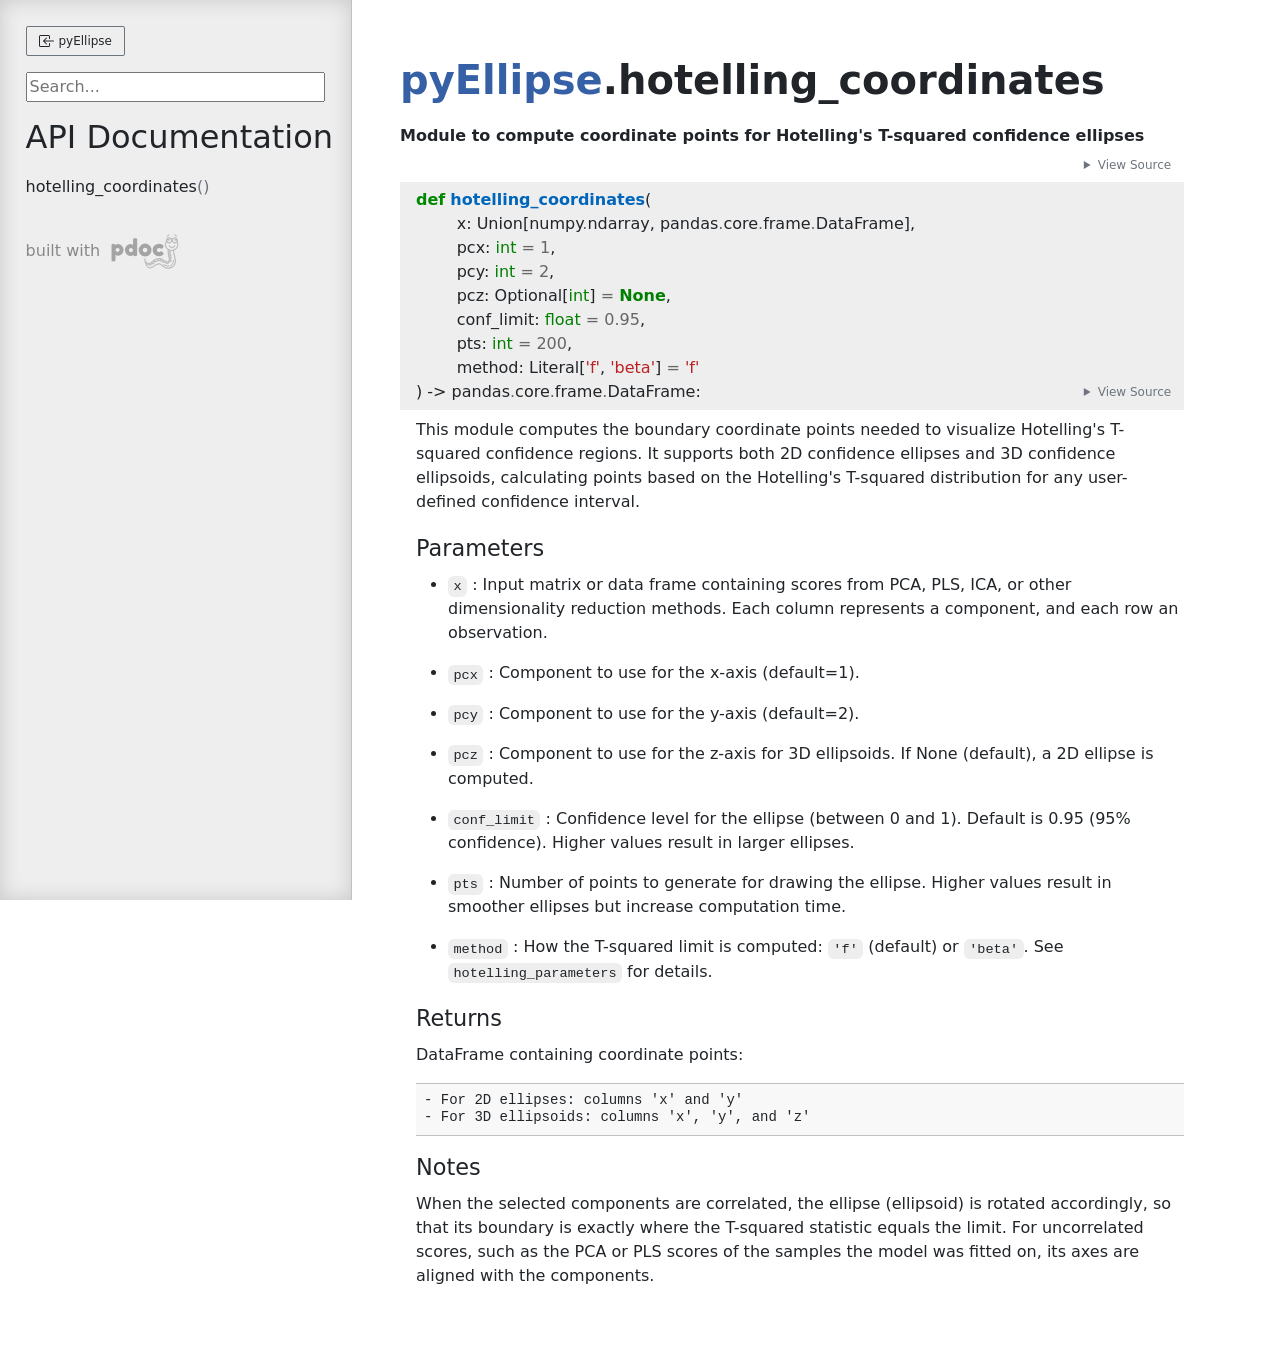
==== commit fc5d4821: "Regenerate API docs and Example 1 figure The docs were last built at v0.1.1. They are rebuilt with t" ====
--- a/docs/pyEllipse/hotelling_coordinates.html
+++ b/docs/pyEllipse/hotelling_coordinates.html
@@ -61,165 +61,187 @@
 </span><span id="L-3"><a href="#L-3"><span class="linenos">  3</span></a><span class="sd">&quot;&quot;&quot;</span>
 </span><span id="L-4"><a href="#L-4"><span class="linenos">  4</span></a><span class="kn">import</span><span class="w"> </span><span class="nn">numpy</span><span class="w"> </span><span class="k">as</span><span class="w"> </span><span class="nn">np</span>
 </span><span id="L-5"><a href="#L-5"><span class="linenos">  5</span></a><span class="kn">import</span><span class="w"> </span><span class="nn">pandas</span><span class="w"> </span><span class="k">as</span><span class="w"> </span><span class="nn">pd</span>
-</span><span id="L-6"><a href="#L-6"><span class="linenos">  6</span></a><span class="kn">from</span><span class="w"> </span><span class="nn">scipy</span><span class="w"> </span><span class="kn">import</span> <span class="n">stats</span>
-</span><span id="L-7"><a href="#L-7"><span class="linenos">  7</span></a><span class="kn">from</span><span class="w"> </span><span class="nn">typing</span><span class="w"> </span><span class="kn">import</span> <span class="n">Union</span><span class="p">,</span> <span class="n">Optional</span>
-</span><span id="L-8"><a href="#L-8"><span class="linenos">  8</span></a><span class="kn">from</span><span class="w"> </span><span class="nn">itertools</span><span class="w"> </span><span class="kn">import</span> <span class="n">product</span>
+</span><span id="L-6"><a href="#L-6"><span class="linenos">  6</span></a><span class="kn">from</span><span class="w"> </span><span class="nn">typing</span><span class="w"> </span><span class="kn">import</span> <span class="n">Union</span><span class="p">,</span> <span class="n">Optional</span><span class="p">,</span> <span class="n">Literal</span>
+</span><span id="L-7"><a href="#L-7"><span class="linenos">  7</span></a>
+</span><span id="L-8"><a href="#L-8"><span class="linenos">  8</span></a><span class="kn">from</span><span class="w"> </span><span class="nn">._utils</span><span class="w"> </span><span class="kn">import</span> <span class="n">check_nobs</span><span class="p">,</span> <span class="n">is_integer</span><span class="p">,</span> <span class="n">is_number</span><span class="p">,</span> <span class="n">sqrtm</span><span class="p">,</span> <span class="n">tsq_limit</span>
 </span><span id="L-9"><a href="#L-9"><span class="linenos">  9</span></a>
-</span><span id="L-10"><a href="#L-10"><span class="linenos"> 10</span></a><span class="k">def</span><span class="w"> </span><span class="nf">hotelling_coordinates</span><span class="p">(</span>
-</span><span id="L-11"><a href="#L-11"><span class="linenos"> 11</span></a>    <span class="n">x</span><span class="p">:</span> <span class="n">Union</span><span class="p">[</span><span class="n">np</span><span class="o">.</span><span class="n">ndarray</span><span class="p">,</span> <span class="n">pd</span><span class="o">.</span><span class="n">DataFrame</span><span class="p">],</span>
-</span><span id="L-12"><a href="#L-12"><span class="linenos"> 12</span></a>    <span class="n">pcx</span><span class="p">:</span> <span class="nb">int</span> <span class="o">=</span> <span class="mi">1</span><span class="p">,</span>
-</span><span id="L-13"><a href="#L-13"><span class="linenos"> 13</span></a>    <span class="n">pcy</span><span class="p">:</span> <span class="nb">int</span> <span class="o">=</span> <span class="mi">2</span><span class="p">,</span>
-</span><span id="L-14"><a href="#L-14"><span class="linenos"> 14</span></a>    <span class="n">pcz</span><span class="p">:</span> <span class="n">Optional</span><span class="p">[</span><span class="nb">int</span><span class="p">]</span> <span class="o">=</span> <span class="kc">None</span><span class="p">,</span>
-</span><span id="L-15"><a href="#L-15"><span class="linenos"> 15</span></a>    <span class="n">conf_limit</span><span class="p">:</span> <span class="nb">float</span> <span class="o">=</span> <span class="mf">0.95</span><span class="p">,</span>
-</span><span id="L-16"><a href="#L-16"><span class="linenos"> 16</span></a>    <span class="n">pts</span><span class="p">:</span> <span class="nb">int</span> <span class="o">=</span> <span class="mi">200</span>
-</span><span id="L-17"><a href="#L-17"><span class="linenos"> 17</span></a><span class="p">)</span> <span class="o">-&gt;</span> <span class="n">pd</span><span class="o">.</span><span class="n">DataFrame</span><span class="p">:</span>
-</span><span id="L-18"><a href="#L-18"><span class="linenos"> 18</span></a><span class="w">    </span><span class="sd">&quot;&quot;&quot;</span>
-</span><span id="L-19"><a href="#L-19"><span class="linenos"> 19</span></a><span class="sd">    This module computes the boundary coordinate points needed to visualize Hotelling&#39;s </span>
-</span><span id="L-20"><a href="#L-20"><span class="linenos"> 20</span></a><span class="sd">    T-squared confidence regions. It supports both 2D confidence ellipses and 3D confidence </span>
-</span><span id="L-21"><a href="#L-21"><span class="linenos"> 21</span></a><span class="sd">    ellipsoids, calculating points based on the Hotelling&#39;s T-squared distribution for any </span>
-</span><span id="L-22"><a href="#L-22"><span class="linenos"> 22</span></a><span class="sd">    user-defined confidence interval.</span>
-</span><span id="L-23"><a href="#L-23"><span class="linenos"> 23</span></a><span class="sd">    </span>
-</span><span id="L-24"><a href="#L-24"><span class="linenos"> 24</span></a><span class="sd">    Parameters</span>
-</span><span id="L-25"><a href="#L-25"><span class="linenos"> 25</span></a><span class="sd">    ----------</span>
-</span><span id="L-26"><a href="#L-26"><span class="linenos"> 26</span></a><span class="sd">    *   `x` : Input matrix or data frame containing scores from PCA, PLS, ICA, or other</span>
-</span><span id="L-27"><a href="#L-27"><span class="linenos"> 27</span></a><span class="sd">        dimensionality reduction methods. Each column represents a component, and each row an observation.</span>
-</span><span id="L-28"><a href="#L-28"><span class="linenos"> 28</span></a>
-</span><span id="L-29"><a href="#L-29"><span class="linenos"> 29</span></a><span class="sd">    *   `pcx` : Component to use for the x-axis (default=1).</span>
+</span><span id="L-10"><a href="#L-10"><span class="linenos"> 10</span></a>
+</span><span id="L-11"><a href="#L-11"><span class="linenos"> 11</span></a><span class="k">def</span><span class="w"> </span><span class="nf">hotelling_coordinates</span><span class="p">(</span>
+</span><span id="L-12"><a href="#L-12"><span class="linenos"> 12</span></a>    <span class="n">x</span><span class="p">:</span> <span class="n">Union</span><span class="p">[</span><span class="n">np</span><span class="o">.</span><span class="n">ndarray</span><span class="p">,</span> <span class="n">pd</span><span class="o">.</span><span class="n">DataFrame</span><span class="p">],</span>
+</span><span id="L-13"><a href="#L-13"><span class="linenos"> 13</span></a>    <span class="n">pcx</span><span class="p">:</span> <span class="nb">int</span> <span class="o">=</span> <span class="mi">1</span><span class="p">,</span>
+</span><span id="L-14"><a href="#L-14"><span class="linenos"> 14</span></a>    <span class="n">pcy</span><span class="p">:</span> <span class="nb">int</span> <span class="o">=</span> <span class="mi">2</span><span class="p">,</span>
+</span><span id="L-15"><a href="#L-15"><span class="linenos"> 15</span></a>    <span class="n">pcz</span><span class="p">:</span> <span class="n">Optional</span><span class="p">[</span><span class="nb">int</span><span class="p">]</span> <span class="o">=</span> <span class="kc">None</span><span class="p">,</span>
+</span><span id="L-16"><a href="#L-16"><span class="linenos"> 16</span></a>    <span class="n">conf_limit</span><span class="p">:</span> <span class="nb">float</span> <span class="o">=</span> <span class="mf">0.95</span><span class="p">,</span>
+</span><span id="L-17"><a href="#L-17"><span class="linenos"> 17</span></a>    <span class="n">pts</span><span class="p">:</span> <span class="nb">int</span> <span class="o">=</span> <span class="mi">200</span><span class="p">,</span>
+</span><span id="L-18"><a href="#L-18"><span class="linenos"> 18</span></a>    <span class="n">method</span><span class="p">:</span> <span class="n">Literal</span><span class="p">[</span><span class="s2">&quot;f&quot;</span><span class="p">,</span> <span class="s2">&quot;beta&quot;</span><span class="p">]</span> <span class="o">=</span> <span class="s2">&quot;f&quot;</span>
+</span><span id="L-19"><a href="#L-19"><span class="linenos"> 19</span></a><span class="p">)</span> <span class="o">-&gt;</span> <span class="n">pd</span><span class="o">.</span><span class="n">DataFrame</span><span class="p">:</span>
+</span><span id="L-20"><a href="#L-20"><span class="linenos"> 20</span></a><span class="w">    </span><span class="sd">&quot;&quot;&quot;</span>
+</span><span id="L-21"><a href="#L-21"><span class="linenos"> 21</span></a><span class="sd">    This module computes the boundary coordinate points needed to visualize Hotelling&#39;s</span>
+</span><span id="L-22"><a href="#L-22"><span class="linenos"> 22</span></a><span class="sd">    T-squared confidence regions. It supports both 2D confidence ellipses and 3D confidence</span>
+</span><span id="L-23"><a href="#L-23"><span class="linenos"> 23</span></a><span class="sd">    ellipsoids, calculating points based on the Hotelling&#39;s T-squared distribution for any</span>
+</span><span id="L-24"><a href="#L-24"><span class="linenos"> 24</span></a><span class="sd">    user-defined confidence interval.</span>
+</span><span id="L-25"><a href="#L-25"><span class="linenos"> 25</span></a>
+</span><span id="L-26"><a href="#L-26"><span class="linenos"> 26</span></a><span class="sd">    Parameters</span>
+</span><span id="L-27"><a href="#L-27"><span class="linenos"> 27</span></a><span class="sd">    ----------</span>
+</span><span id="L-28"><a href="#L-28"><span class="linenos"> 28</span></a><span class="sd">    *   `x` : Input matrix or data frame containing scores from PCA, PLS, ICA, or other</span>
+</span><span id="L-29"><a href="#L-29"><span class="linenos"> 29</span></a><span class="sd">        dimensionality reduction methods. Each column represents a component, and each row an observation.</span>
 </span><span id="L-30"><a href="#L-30"><span class="linenos"> 30</span></a>
-</span><span id="L-31"><a href="#L-31"><span class="linenos"> 31</span></a><span class="sd">    *   `pcy` : Component to use for the y-axis (default=2).</span>
-</span><span id="L-32"><a href="#L-32"><span class="linenos"> 32</span></a><span class="sd">    </span>
-</span><span id="L-33"><a href="#L-33"><span class="linenos"> 33</span></a><span class="sd">    *   `pcz` : Component to use for the z-axis for 3D ellipsoids. If None (default), a 2D ellipse is computed.</span>
-</span><span id="L-34"><a href="#L-34"><span class="linenos"> 34</span></a><span class="sd">    </span>
-</span><span id="L-35"><a href="#L-35"><span class="linenos"> 35</span></a><span class="sd">    *   `conf_limit` : Confidence level for the ellipse (between 0 and 1). Default is 0.95</span>
-</span><span id="L-36"><a href="#L-36"><span class="linenos"> 36</span></a><span class="sd">        (95% confidence). Higher values result in larger ellipses.</span>
-</span><span id="L-37"><a href="#L-37"><span class="linenos"> 37</span></a><span class="sd">    </span>
-</span><span id="L-38"><a href="#L-38"><span class="linenos"> 38</span></a><span class="sd">    *   `pts` : Number of points to generate for drawing the ellipse. Higher values </span>
-</span><span id="L-39"><a href="#L-39"><span class="linenos"> 39</span></a><span class="sd">        result in smoother ellipses but increase computation time.</span>
-</span><span id="L-40"><a href="#L-40"><span class="linenos"> 40</span></a><span class="sd">    </span>
-</span><span id="L-41"><a href="#L-41"><span class="linenos"> 41</span></a><span class="sd">    Returns</span>
-</span><span id="L-42"><a href="#L-42"><span class="linenos"> 42</span></a><span class="sd">    -------</span>
-</span><span id="L-43"><a href="#L-43"><span class="linenos"> 43</span></a><span class="sd">    DataFrame containing coordinate points:</span>
-</span><span id="L-44"><a href="#L-44"><span class="linenos"> 44</span></a>
-</span><span id="L-45"><a href="#L-45"><span class="linenos"> 45</span></a><span class="sd">        - For 2D ellipses: columns &#39;x&#39; and &#39;y&#39;</span>
-</span><span id="L-46"><a href="#L-46"><span class="linenos"> 46</span></a><span class="sd">        - For 3D ellipsoids: columns &#39;x&#39;, &#39;y&#39;, and &#39;z&#39;</span>
-</span><span id="L-47"><a href="#L-47"><span class="linenos"> 47</span></a><span class="sd">    &quot;&quot;&quot;</span>
-</span><span id="L-48"><a href="#L-48"><span class="linenos"> 48</span></a>    <span class="k">if</span> <span class="n">x</span> <span class="ow">is</span> <span class="kc">None</span><span class="p">:</span>
-</span><span id="L-49"><a href="#L-49"><span class="linenos"> 49</span></a>        <span class="k">raise</span> <span class="ne">ValueError</span><span class="p">(</span><span class="s2">&quot;Missing input data.&quot;</span><span class="p">)</span>
-</span><span id="L-50"><a href="#L-50"><span class="linenos"> 50</span></a>    
-</span><span id="L-51"><a href="#L-51"><span class="linenos"> 51</span></a>    <span class="k">if</span> <span class="nb">isinstance</span><span class="p">(</span><span class="n">x</span><span class="p">,</span> <span class="n">pd</span><span class="o">.</span><span class="n">DataFrame</span><span class="p">):</span>
-</span><span id="L-52"><a href="#L-52"><span class="linenos"> 52</span></a>        <span class="n">x</span> <span class="o">=</span> <span class="n">x</span><span class="o">.</span><span class="n">values</span>
-</span><span id="L-53"><a href="#L-53"><span class="linenos"> 53</span></a>    <span class="k">elif</span> <span class="ow">not</span> <span class="nb">isinstance</span><span class="p">(</span><span class="n">x</span><span class="p">,</span> <span class="n">np</span><span class="o">.</span><span class="n">ndarray</span><span class="p">):</span>
-</span><span id="L-54"><a href="#L-54"><span class="linenos"> 54</span></a>        <span class="k">raise</span> <span class="ne">TypeError</span><span class="p">(</span><span class="s2">&quot;Input data must be a numpy array or pandas DataFrame.&quot;</span><span class="p">)</span>
-</span><span id="L-55"><a href="#L-55"><span class="linenos"> 55</span></a>    
-</span><span id="L-56"><a href="#L-56"><span class="linenos"> 56</span></a>    <span class="k">if</span> <span class="ow">not</span> <span class="nb">isinstance</span><span class="p">(</span><span class="n">conf_limit</span><span class="p">,</span> <span class="p">(</span><span class="nb">int</span><span class="p">,</span> <span class="nb">float</span><span class="p">))</span> <span class="ow">or</span> <span class="n">conf_limit</span> <span class="o">&lt;=</span> <span class="mi">0</span> <span class="ow">or</span> <span class="n">conf_limit</span> <span class="o">&gt;=</span> <span class="mi">1</span><span class="p">:</span>
-</span><span id="L-57"><a href="#L-57"><span class="linenos"> 57</span></a>        <span class="k">raise</span> <span class="ne">ValueError</span><span class="p">(</span><span class="s2">&quot;Confidence level should be a numeric value between 0 and 1.&quot;</span><span class="p">)</span>
-</span><span id="L-58"><a href="#L-58"><span class="linenos"> 58</span></a>    
-</span><span id="L-59"><a href="#L-59"><span class="linenos"> 59</span></a>    <span class="n">x</span> <span class="o">=</span> <span class="n">np</span><span class="o">.</span><span class="n">asarray</span><span class="p">(</span><span class="n">x</span><span class="p">,</span> <span class="n">dtype</span><span class="o">=</span><span class="nb">float</span><span class="p">)</span>
-</span><span id="L-60"><a href="#L-60"><span class="linenos"> 60</span></a>    <span class="n">n</span><span class="p">,</span> <span class="n">p</span> <span class="o">=</span> <span class="n">x</span><span class="o">.</span><span class="n">shape</span>
-</span><span id="L-61"><a href="#L-61"><span class="linenos"> 61</span></a>    
-</span><span id="L-62"><a href="#L-62"><span class="linenos"> 62</span></a>    <span class="k">if</span> <span class="ow">not</span> <span class="nb">isinstance</span><span class="p">(</span><span class="n">pcx</span><span class="p">,</span> <span class="nb">int</span><span class="p">)</span> <span class="ow">or</span> <span class="n">pcx</span> <span class="o">&lt;</span> <span class="mi">1</span> <span class="ow">or</span> <span class="n">pcx</span> <span class="o">&gt;</span> <span class="n">p</span><span class="p">:</span>
-</span><span id="L-63"><a href="#L-63"><span class="linenos"> 63</span></a>        <span class="k">raise</span> <span class="ne">ValueError</span><span class="p">(</span><span class="sa">f</span><span class="s2">&quot;&#39;pcx&#39; must be an integer between 1 and </span><span class="si">{</span><span class="n">p</span><span class="si">}</span><span class="s2">.&quot;</span><span class="p">)</span>
-</span><span id="L-64"><a href="#L-64"><span class="linenos"> 64</span></a>    
-</span><span id="L-65"><a href="#L-65"><span class="linenos"> 65</span></a>    <span class="k">if</span> <span class="ow">not</span> <span class="nb">isinstance</span><span class="p">(</span><span class="n">pcy</span><span class="p">,</span> <span class="nb">int</span><span class="p">)</span> <span class="ow">or</span> <span class="n">pcy</span> <span class="o">&lt;</span> <span class="mi">1</span> <span class="ow">or</span> <span class="n">pcy</span> <span class="o">&gt;</span> <span class="n">p</span><span class="p">:</span>
-</span><span id="L-66"><a href="#L-66"><span class="linenos"> 66</span></a>        <span class="k">raise</span> <span class="ne">ValueError</span><span class="p">(</span><span class="sa">f</span><span class="s2">&quot;&#39;pcy&#39; must be an integer between 1 and </span><span class="si">{</span><span class="n">p</span><span class="si">}</span><span class="s2">.&quot;</span><span class="p">)</span>
-</span><span id="L-67"><a href="#L-67"><span class="linenos"> 67</span></a>    
-</span><span id="L-68"><a href="#L-68"><span class="linenos"> 68</span></a>    <span class="k">if</span> <span class="n">pcx</span> <span class="o">==</span> <span class="n">pcy</span><span class="p">:</span>
-</span><span id="L-69"><a href="#L-69"><span class="linenos"> 69</span></a>        <span class="k">raise</span> <span class="ne">ValueError</span><span class="p">(</span><span class="s2">&quot;&#39;pcx&#39; and &#39;pcy&#39; must be different integers.&quot;</span><span class="p">)</span>
-</span><span id="L-70"><a href="#L-70"><span class="linenos"> 70</span></a>    
-</span><span id="L-71"><a href="#L-71"><span class="linenos"> 71</span></a>    <span class="k">if</span> <span class="ow">not</span> <span class="nb">isinstance</span><span class="p">(</span><span class="n">pts</span><span class="p">,</span> <span class="nb">int</span><span class="p">)</span> <span class="ow">or</span> <span class="n">pts</span> <span class="o">&lt;=</span> <span class="mi">0</span><span class="p">:</span>
-</span><span id="L-72"><a href="#L-72"><span class="linenos"> 72</span></a>        <span class="k">raise</span> <span class="ne">ValueError</span><span class="p">(</span><span class="s2">&quot;&#39;pts&#39; should be a positive integer.&quot;</span><span class="p">)</span>
-</span><span id="L-73"><a href="#L-73"><span class="linenos"> 73</span></a>    
-</span><span id="L-74"><a href="#L-74"><span class="linenos"> 74</span></a>    <span class="k">if</span> <span class="n">pcz</span> <span class="ow">is</span> <span class="ow">not</span> <span class="kc">None</span><span class="p">:</span>
-</span><span id="L-75"><a href="#L-75"><span class="linenos"> 75</span></a>        <span class="k">if</span> <span class="ow">not</span> <span class="nb">isinstance</span><span class="p">(</span><span class="n">pcz</span><span class="p">,</span> <span class="nb">int</span><span class="p">)</span> <span class="ow">or</span> <span class="n">pcz</span> <span class="o">&lt;</span> <span class="mi">1</span> <span class="ow">or</span> <span class="n">pcz</span> <span class="o">&gt;</span> <span class="n">p</span><span class="p">:</span>
-</span><span id="L-76"><a href="#L-76"><span class="linenos"> 76</span></a>            <span class="k">raise</span> <span class="ne">ValueError</span><span class="p">(</span><span class="sa">f</span><span class="s2">&quot;&#39;pcz&#39; must be an integer between 1 and </span><span class="si">{</span><span class="n">p</span><span class="si">}</span><span class="s2">.&quot;</span><span class="p">)</span>
-</span><span id="L-77"><a href="#L-77"><span class="linenos"> 77</span></a>        
-</span><span id="L-78"><a href="#L-78"><span class="linenos"> 78</span></a>        <span class="k">if</span> <span class="n">pcz</span> <span class="o">==</span> <span class="n">pcx</span> <span class="ow">or</span> <span class="n">pcz</span> <span class="o">==</span> <span class="n">pcy</span><span class="p">:</span>
-</span><span id="L-79"><a href="#L-79"><span class="linenos"> 79</span></a>            <span class="k">raise</span> <span class="ne">ValueError</span><span class="p">(</span><span class="s2">&quot;&#39;pcx&#39;, &#39;pcy&#39;, and &#39;pcz&#39; must be different integers.&quot;</span><span class="p">)</span>
-</span><span id="L-80"><a href="#L-80"><span class="linenos"> 80</span></a>    
-</span><span id="L-81"><a href="#L-81"><span class="linenos"> 81</span></a>
-</span><span id="L-82"><a href="#L-82"><span class="linenos"> 82</span></a>    <span class="k">if</span> <span class="n">pcz</span> <span class="ow">is</span> <span class="kc">None</span><span class="p">:</span>
-</span><span id="L-83"><a href="#L-83"><span class="linenos"> 83</span></a>        <span class="n">result</span> <span class="o">=</span> <span class="n">_compute_ellipse</span><span class="p">(</span><span class="n">x</span><span class="p">,</span> <span class="n">pcx</span><span class="p">,</span> <span class="n">pcy</span><span class="p">,</span> <span class="n">n</span><span class="p">,</span> <span class="n">conf_limit</span><span class="p">,</span> <span class="n">pts</span><span class="p">)</span>
-</span><span id="L-84"><a href="#L-84"><span class="linenos"> 84</span></a>    <span class="k">else</span><span class="p">:</span>
-</span><span id="L-85"><a href="#L-85"><span class="linenos"> 85</span></a>        <span class="n">result</span> <span class="o">=</span> <span class="n">_compute_ellipsoid</span><span class="p">(</span><span class="n">x</span><span class="p">,</span> <span class="n">pcx</span><span class="p">,</span> <span class="n">pcy</span><span class="p">,</span> <span class="n">pcz</span><span class="p">,</span> <span class="n">n</span><span class="p">,</span> <span class="n">conf_limit</span><span class="p">,</span> <span class="n">pts</span><span class="p">)</span>
-</span><span id="L-86"><a href="#L-86"><span class="linenos"> 86</span></a>    <span class="k">return</span> <span class="n">result</span>
-</span><span id="L-87"><a href="#L-87"><span class="linenos"> 87</span></a>
+</span><span id="L-31"><a href="#L-31"><span class="linenos"> 31</span></a><span class="sd">    *   `pcx` : Component to use for the x-axis (default=1).</span>
+</span><span id="L-32"><a href="#L-32"><span class="linenos"> 32</span></a>
+</span><span id="L-33"><a href="#L-33"><span class="linenos"> 33</span></a><span class="sd">    *   `pcy` : Component to use for the y-axis (default=2).</span>
+</span><span id="L-34"><a href="#L-34"><span class="linenos"> 34</span></a>
+</span><span id="L-35"><a href="#L-35"><span class="linenos"> 35</span></a><span class="sd">    *   `pcz` : Component to use for the z-axis for 3D ellipsoids. If None (default), a 2D ellipse is computed.</span>
+</span><span id="L-36"><a href="#L-36"><span class="linenos"> 36</span></a>
+</span><span id="L-37"><a href="#L-37"><span class="linenos"> 37</span></a><span class="sd">    *   `conf_limit` : Confidence level for the ellipse (between 0 and 1). Default is 0.95</span>
+</span><span id="L-38"><a href="#L-38"><span class="linenos"> 38</span></a><span class="sd">        (95% confidence). Higher values result in larger ellipses.</span>
+</span><span id="L-39"><a href="#L-39"><span class="linenos"> 39</span></a>
+</span><span id="L-40"><a href="#L-40"><span class="linenos"> 40</span></a><span class="sd">    *   `pts` : Number of points to generate for drawing the ellipse. Higher values</span>
+</span><span id="L-41"><a href="#L-41"><span class="linenos"> 41</span></a><span class="sd">        result in smoother ellipses but increase computation time.</span>
+</span><span id="L-42"><a href="#L-42"><span class="linenos"> 42</span></a>
+</span><span id="L-43"><a href="#L-43"><span class="linenos"> 43</span></a><span class="sd">    *   `method` : How the T-squared limit is computed: `&#39;f&#39;` (default) or `&#39;beta&#39;`.</span>
+</span><span id="L-44"><a href="#L-44"><span class="linenos"> 44</span></a><span class="sd">        See `hotelling_parameters` for details.</span>
+</span><span id="L-45"><a href="#L-45"><span class="linenos"> 45</span></a>
+</span><span id="L-46"><a href="#L-46"><span class="linenos"> 46</span></a><span class="sd">    Returns</span>
+</span><span id="L-47"><a href="#L-47"><span class="linenos"> 47</span></a><span class="sd">    -------</span>
+</span><span id="L-48"><a href="#L-48"><span class="linenos"> 48</span></a><span class="sd">    DataFrame containing coordinate points:</span>
+</span><span id="L-49"><a href="#L-49"><span class="linenos"> 49</span></a>
+</span><span id="L-50"><a href="#L-50"><span class="linenos"> 50</span></a><span class="sd">        - For 2D ellipses: columns &#39;x&#39; and &#39;y&#39;</span>
+</span><span id="L-51"><a href="#L-51"><span class="linenos"> 51</span></a><span class="sd">        - For 3D ellipsoids: columns &#39;x&#39;, &#39;y&#39;, and &#39;z&#39;</span>
+</span><span id="L-52"><a href="#L-52"><span class="linenos"> 52</span></a>
+</span><span id="L-53"><a href="#L-53"><span class="linenos"> 53</span></a><span class="sd">    Notes</span>
+</span><span id="L-54"><a href="#L-54"><span class="linenos"> 54</span></a><span class="sd">    -----</span>
+</span><span id="L-55"><a href="#L-55"><span class="linenos"> 55</span></a><span class="sd">    When the selected components are correlated, the ellipse (ellipsoid) is rotated</span>
+</span><span id="L-56"><a href="#L-56"><span class="linenos"> 56</span></a><span class="sd">    accordingly, so that its boundary is exactly where the T-squared statistic equals</span>
+</span><span id="L-57"><a href="#L-57"><span class="linenos"> 57</span></a><span class="sd">    the limit. For uncorrelated scores, such as the PCA or PLS scores of the samples</span>
+</span><span id="L-58"><a href="#L-58"><span class="linenos"> 58</span></a><span class="sd">    the model was fitted on, its axes are aligned with the components.</span>
+</span><span id="L-59"><a href="#L-59"><span class="linenos"> 59</span></a><span class="sd">    &quot;&quot;&quot;</span>
+</span><span id="L-60"><a href="#L-60"><span class="linenos"> 60</span></a>    <span class="k">if</span> <span class="n">x</span> <span class="ow">is</span> <span class="kc">None</span><span class="p">:</span>
+</span><span id="L-61"><a href="#L-61"><span class="linenos"> 61</span></a>        <span class="k">raise</span> <span class="ne">ValueError</span><span class="p">(</span><span class="s2">&quot;Missing input data.&quot;</span><span class="p">)</span>
+</span><span id="L-62"><a href="#L-62"><span class="linenos"> 62</span></a>
+</span><span id="L-63"><a href="#L-63"><span class="linenos"> 63</span></a>    <span class="k">if</span> <span class="nb">isinstance</span><span class="p">(</span><span class="n">x</span><span class="p">,</span> <span class="n">pd</span><span class="o">.</span><span class="n">DataFrame</span><span class="p">):</span>
+</span><span id="L-64"><a href="#L-64"><span class="linenos"> 64</span></a>        <span class="n">x</span> <span class="o">=</span> <span class="n">x</span><span class="o">.</span><span class="n">values</span>
+</span><span id="L-65"><a href="#L-65"><span class="linenos"> 65</span></a>    <span class="k">elif</span> <span class="ow">not</span> <span class="nb">isinstance</span><span class="p">(</span><span class="n">x</span><span class="p">,</span> <span class="n">np</span><span class="o">.</span><span class="n">ndarray</span><span class="p">):</span>
+</span><span id="L-66"><a href="#L-66"><span class="linenos"> 66</span></a>        <span class="k">raise</span> <span class="ne">TypeError</span><span class="p">(</span><span class="s2">&quot;Input data must be a numpy array or pandas DataFrame.&quot;</span><span class="p">)</span>
+</span><span id="L-67"><a href="#L-67"><span class="linenos"> 67</span></a>
+</span><span id="L-68"><a href="#L-68"><span class="linenos"> 68</span></a>    <span class="k">if</span> <span class="ow">not</span> <span class="n">is_number</span><span class="p">(</span><span class="n">conf_limit</span><span class="p">)</span> <span class="ow">or</span> <span class="n">conf_limit</span> <span class="o">&lt;=</span> <span class="mi">0</span> <span class="ow">or</span> <span class="n">conf_limit</span> <span class="o">&gt;=</span> <span class="mi">1</span><span class="p">:</span>
+</span><span id="L-69"><a href="#L-69"><span class="linenos"> 69</span></a>        <span class="k">raise</span> <span class="ne">ValueError</span><span class="p">(</span><span class="s2">&quot;Confidence level should be a numeric value between 0 and 1.&quot;</span><span class="p">)</span>
+</span><span id="L-70"><a href="#L-70"><span class="linenos"> 70</span></a>
+</span><span id="L-71"><a href="#L-71"><span class="linenos"> 71</span></a>    <span class="k">if</span> <span class="n">method</span> <span class="ow">not</span> <span class="ow">in</span> <span class="p">(</span><span class="s2">&quot;f&quot;</span><span class="p">,</span> <span class="s2">&quot;beta&quot;</span><span class="p">):</span>
+</span><span id="L-72"><a href="#L-72"><span class="linenos"> 72</span></a>        <span class="k">raise</span> <span class="ne">ValueError</span><span class="p">(</span><span class="s2">&quot;&#39;method&#39; must be either &#39;f&#39; or &#39;beta&#39;.&quot;</span><span class="p">)</span>
+</span><span id="L-73"><a href="#L-73"><span class="linenos"> 73</span></a>
+</span><span id="L-74"><a href="#L-74"><span class="linenos"> 74</span></a>    <span class="n">x</span> <span class="o">=</span> <span class="n">np</span><span class="o">.</span><span class="n">asarray</span><span class="p">(</span><span class="n">x</span><span class="p">,</span> <span class="n">dtype</span><span class="o">=</span><span class="nb">float</span><span class="p">)</span>
+</span><span id="L-75"><a href="#L-75"><span class="linenos"> 75</span></a>    <span class="k">if</span> <span class="n">x</span><span class="o">.</span><span class="n">ndim</span> <span class="o">!=</span> <span class="mi">2</span><span class="p">:</span>
+</span><span id="L-76"><a href="#L-76"><span class="linenos"> 76</span></a>        <span class="k">raise</span> <span class="ne">ValueError</span><span class="p">(</span><span class="s2">&quot;Input data must be two-dimensional, with one column per component.&quot;</span><span class="p">)</span>
+</span><span id="L-77"><a href="#L-77"><span class="linenos"> 77</span></a>    <span class="n">n</span><span class="p">,</span> <span class="n">p</span> <span class="o">=</span> <span class="n">x</span><span class="o">.</span><span class="n">shape</span>
+</span><span id="L-78"><a href="#L-78"><span class="linenos"> 78</span></a>
+</span><span id="L-79"><a href="#L-79"><span class="linenos"> 79</span></a>    <span class="k">if</span> <span class="ow">not</span> <span class="n">is_integer</span><span class="p">(</span><span class="n">pcx</span><span class="p">)</span> <span class="ow">or</span> <span class="n">pcx</span> <span class="o">&lt;</span> <span class="mi">1</span> <span class="ow">or</span> <span class="n">pcx</span> <span class="o">&gt;</span> <span class="n">p</span><span class="p">:</span>
+</span><span id="L-80"><a href="#L-80"><span class="linenos"> 80</span></a>        <span class="k">raise</span> <span class="ne">ValueError</span><span class="p">(</span>
+</span><span id="L-81"><a href="#L-81"><span class="linenos"> 81</span></a>            <span class="sa">f</span><span class="s2">&quot;&#39;pcx&#39; must be an integer between 1 and the number of components in the data (</span><span class="si">{</span><span class="n">p</span><span class="si">}</span><span class="s2">).&quot;</span>
+</span><span id="L-82"><a href="#L-82"><span class="linenos"> 82</span></a>        <span class="p">)</span>
+</span><span id="L-83"><a href="#L-83"><span class="linenos"> 83</span></a>
+</span><span id="L-84"><a href="#L-84"><span class="linenos"> 84</span></a>    <span class="k">if</span> <span class="ow">not</span> <span class="n">is_integer</span><span class="p">(</span><span class="n">pcy</span><span class="p">)</span> <span class="ow">or</span> <span class="n">pcy</span> <span class="o">&lt;</span> <span class="mi">1</span> <span class="ow">or</span> <span class="n">pcy</span> <span class="o">&gt;</span> <span class="n">p</span><span class="p">:</span>
+</span><span id="L-85"><a href="#L-85"><span class="linenos"> 85</span></a>        <span class="k">raise</span> <span class="ne">ValueError</span><span class="p">(</span>
+</span><span id="L-86"><a href="#L-86"><span class="linenos"> 86</span></a>            <span class="sa">f</span><span class="s2">&quot;&#39;pcy&#39; must be an integer between 1 and the number of components in the data (</span><span class="si">{</span><span class="n">p</span><span class="si">}</span><span class="s2">).&quot;</span>
+</span><span id="L-87"><a href="#L-87"><span class="linenos"> 87</span></a>        <span class="p">)</span>
 </span><span id="L-88"><a href="#L-88"><span class="linenos"> 88</span></a>
-</span><span id="L-89"><a href="#L-89"><span class="linenos"> 89</span></a><span class="k">def</span><span class="w"> </span><span class="nf">_compute_ellipse</span><span class="p">(</span>
-</span><span id="L-90"><a href="#L-90"><span class="linenos"> 90</span></a>    <span class="n">x</span><span class="p">:</span> <span class="n">np</span><span class="o">.</span><span class="n">ndarray</span><span class="p">,</span>
-</span><span id="L-91"><a href="#L-91"><span class="linenos"> 91</span></a>    <span class="n">pcx</span><span class="p">:</span> <span class="nb">int</span><span class="p">,</span>
-</span><span id="L-92"><a href="#L-92"><span class="linenos"> 92</span></a>    <span class="n">pcy</span><span class="p">:</span> <span class="nb">int</span><span class="p">,</span>
-</span><span id="L-93"><a href="#L-93"><span class="linenos"> 93</span></a>    <span class="n">n</span><span class="p">:</span> <span class="nb">int</span><span class="p">,</span>
-</span><span id="L-94"><a href="#L-94"><span class="linenos"> 94</span></a>    <span class="n">conf_limit</span><span class="p">:</span> <span class="nb">float</span><span class="p">,</span>
-</span><span id="L-95"><a href="#L-95"><span class="linenos"> 95</span></a>    <span class="n">pts</span><span class="p">:</span> <span class="nb">int</span>
-</span><span id="L-96"><a href="#L-96"><span class="linenos"> 96</span></a><span class="p">)</span> <span class="o">-&gt;</span> <span class="n">pd</span><span class="o">.</span><span class="n">DataFrame</span><span class="p">:</span>
-</span><span id="L-97"><a href="#L-97"><span class="linenos"> 97</span></a><span class="w">    </span><span class="sd">&quot;&quot;&quot;</span>
-</span><span id="L-98"><a href="#L-98"><span class="linenos"> 98</span></a><span class="sd">    Compute 2D ellipse coordinates.</span>
-</span><span id="L-99"><a href="#L-99"><span class="linenos"> 99</span></a><span class="sd">    &quot;&quot;&quot;</span>
-</span><span id="L-100"><a href="#L-100"><span class="linenos">100</span></a>    <span class="n">theta</span> <span class="o">=</span> <span class="n">np</span><span class="o">.</span><span class="n">linspace</span><span class="p">(</span><span class="mi">0</span><span class="p">,</span> <span class="mi">2</span> <span class="o">*</span> <span class="n">np</span><span class="o">.</span><span class="n">pi</span><span class="p">,</span> <span class="n">pts</span><span class="p">)</span>
-</span><span id="L-101"><a href="#L-101"><span class="linenos">101</span></a>    
-</span><span id="L-102"><a href="#L-102"><span class="linenos">102</span></a>    <span class="n">p</span> <span class="o">=</span> <span class="mi">2</span>
-</span><span id="L-103"><a href="#L-103"><span class="linenos">103</span></a>    <span class="n">f_quantile</span> <span class="o">=</span> <span class="n">stats</span><span class="o">.</span><span class="n">f</span><span class="o">.</span><span class="n">ppf</span><span class="p">(</span><span class="n">conf_limit</span><span class="p">,</span> <span class="n">p</span><span class="p">,</span> <span class="n">n</span> <span class="o">-</span> <span class="n">p</span><span class="p">)</span>
-</span><span id="L-104"><a href="#L-104"><span class="linenos">104</span></a>    <span class="n">tsq_limit</span> <span class="o">=</span> <span class="p">((</span><span class="n">p</span> <span class="o">*</span> <span class="p">(</span><span class="n">n</span> <span class="o">-</span> <span class="mi">1</span><span class="p">))</span> <span class="o">/</span> <span class="p">(</span><span class="n">n</span> <span class="o">-</span> <span class="n">p</span><span class="p">))</span> <span class="o">*</span> <span class="n">f_quantile</span>
-</span><span id="L-105"><a href="#L-105"><span class="linenos">105</span></a>    
-</span><span id="L-106"><a href="#L-106"><span class="linenos">106</span></a>    <span class="n">x_col</span> <span class="o">=</span> <span class="n">x</span><span class="p">[:,</span> <span class="n">pcx</span> <span class="o">-</span> <span class="mi">1</span><span class="p">]</span>
-</span><span id="L-107"><a href="#L-107"><span class="linenos">107</span></a>    <span class="n">y_col</span> <span class="o">=</span> <span class="n">x</span><span class="p">[:,</span> <span class="n">pcy</span> <span class="o">-</span> <span class="mi">1</span><span class="p">]</span>
-</span><span id="L-108"><a href="#L-108"><span class="linenos">108</span></a>    <span class="n">x_mean</span> <span class="o">=</span> <span class="n">np</span><span class="o">.</span><span class="n">mean</span><span class="p">(</span><span class="n">x_col</span><span class="p">)</span>
-</span><span id="L-109"><a href="#L-109"><span class="linenos">109</span></a>    <span class="n">y_mean</span> <span class="o">=</span> <span class="n">np</span><span class="o">.</span><span class="n">mean</span><span class="p">(</span><span class="n">y_col</span><span class="p">)</span>
-</span><span id="L-110"><a href="#L-110"><span class="linenos">110</span></a>    <span class="n">x_var</span> <span class="o">=</span> <span class="n">np</span><span class="o">.</span><span class="n">var</span><span class="p">(</span><span class="n">x_col</span><span class="p">,</span> <span class="n">ddof</span><span class="o">=</span><span class="mi">1</span><span class="p">)</span>
-</span><span id="L-111"><a href="#L-111"><span class="linenos">111</span></a>    <span class="n">y_var</span> <span class="o">=</span> <span class="n">np</span><span class="o">.</span><span class="n">var</span><span class="p">(</span><span class="n">y_col</span><span class="p">,</span> <span class="n">ddof</span><span class="o">=</span><span class="mi">1</span><span class="p">)</span>        
-</span><span id="L-112"><a href="#L-112"><span class="linenos">112</span></a>    <span class="n">x_coord</span> <span class="o">=</span> <span class="n">np</span><span class="o">.</span><span class="n">sqrt</span><span class="p">(</span><span class="n">tsq_limit</span> <span class="o">*</span> <span class="n">x_var</span><span class="p">)</span> <span class="o">*</span> <span class="n">np</span><span class="o">.</span><span class="n">cos</span><span class="p">(</span><span class="n">theta</span><span class="p">)</span> <span class="o">+</span> <span class="n">x_mean</span>
-</span><span id="L-113"><a href="#L-113"><span class="linenos">113</span></a>    <span class="n">y_coord</span> <span class="o">=</span> <span class="n">np</span><span class="o">.</span><span class="n">sqrt</span><span class="p">(</span><span class="n">tsq_limit</span> <span class="o">*</span> <span class="n">y_var</span><span class="p">)</span> <span class="o">*</span> <span class="n">np</span><span class="o">.</span><span class="n">sin</span><span class="p">(</span><span class="n">theta</span><span class="p">)</span> <span class="o">+</span> <span class="n">y_mean</span>
-</span><span id="L-114"><a href="#L-114"><span class="linenos">114</span></a>
-</span><span id="L-115"><a href="#L-115"><span class="linenos">115</span></a>    <span class="k">return</span> <span class="n">pd</span><span class="o">.</span><span class="n">DataFrame</span><span class="p">({</span>
-</span><span id="L-116"><a href="#L-116"><span class="linenos">116</span></a>        <span class="s1">&#39;x&#39;</span><span class="p">:</span> <span class="n">x_coord</span><span class="p">,</span>
-</span><span id="L-117"><a href="#L-117"><span class="linenos">117</span></a>        <span class="s1">&#39;y&#39;</span><span class="p">:</span> <span class="n">y_coord</span>
-</span><span id="L-118"><a href="#L-118"><span class="linenos">118</span></a>    <span class="p">})</span>
-</span><span id="L-119"><a href="#L-119"><span class="linenos">119</span></a>
-</span><span id="L-120"><a href="#L-120"><span class="linenos">120</span></a>
-</span><span id="L-121"><a href="#L-121"><span class="linenos">121</span></a><span class="k">def</span><span class="w"> </span><span class="nf">_compute_ellipsoid</span><span class="p">(</span>
-</span><span id="L-122"><a href="#L-122"><span class="linenos">122</span></a>    <span class="n">x</span><span class="p">:</span> <span class="n">np</span><span class="o">.</span><span class="n">ndarray</span><span class="p">,</span>
-</span><span id="L-123"><a href="#L-123"><span class="linenos">123</span></a>    <span class="n">pcx</span><span class="p">:</span> <span class="nb">int</span><span class="p">,</span>
-</span><span id="L-124"><a href="#L-124"><span class="linenos">124</span></a>    <span class="n">pcy</span><span class="p">:</span> <span class="nb">int</span><span class="p">,</span>
-</span><span id="L-125"><a href="#L-125"><span class="linenos">125</span></a>    <span class="n">pcz</span><span class="p">:</span> <span class="nb">int</span><span class="p">,</span>
-</span><span id="L-126"><a href="#L-126"><span class="linenos">126</span></a>    <span class="n">n</span><span class="p">:</span> <span class="nb">int</span><span class="p">,</span>
-</span><span id="L-127"><a href="#L-127"><span class="linenos">127</span></a>    <span class="n">conf_limit</span><span class="p">:</span> <span class="nb">float</span><span class="p">,</span>
-</span><span id="L-128"><a href="#L-128"><span class="linenos">128</span></a>    <span class="n">pts</span><span class="p">:</span> <span class="nb">int</span>
-</span><span id="L-129"><a href="#L-129"><span class="linenos">129</span></a><span class="p">)</span> <span class="o">-&gt;</span> <span class="n">pd</span><span class="o">.</span><span class="n">DataFrame</span><span class="p">:</span>
-</span><span id="L-130"><a href="#L-130"><span class="linenos">130</span></a><span class="w">    </span><span class="sd">&quot;&quot;&quot;</span>
-</span><span id="L-131"><a href="#L-131"><span class="linenos">131</span></a><span class="sd">    Compute 3D ellipsoid coordinates.</span>
-</span><span id="L-132"><a href="#L-132"><span class="linenos">132</span></a><span class="sd">    &quot;&quot;&quot;</span>
-</span><span id="L-133"><a href="#L-133"><span class="linenos">133</span></a>    <span class="n">theta</span> <span class="o">=</span> <span class="n">np</span><span class="o">.</span><span class="n">linspace</span><span class="p">(</span><span class="mi">0</span><span class="p">,</span> <span class="mi">2</span> <span class="o">*</span> <span class="n">np</span><span class="o">.</span><span class="n">pi</span><span class="p">,</span> <span class="n">pts</span><span class="p">)</span>
-</span><span id="L-134"><a href="#L-134"><span class="linenos">134</span></a>    <span class="n">phi</span> <span class="o">=</span> <span class="n">np</span><span class="o">.</span><span class="n">linspace</span><span class="p">(</span><span class="mi">0</span><span class="p">,</span> <span class="n">np</span><span class="o">.</span><span class="n">pi</span><span class="p">,</span> <span class="n">pts</span><span class="p">)</span>
-</span><span id="L-135"><a href="#L-135"><span class="linenos">135</span></a>    <span class="n">theta_grid</span><span class="p">,</span> <span class="n">phi_grid</span> <span class="o">=</span> <span class="n">np</span><span class="o">.</span><span class="n">meshgrid</span><span class="p">(</span><span class="n">theta</span><span class="p">,</span> <span class="n">phi</span><span class="p">)</span>
-</span><span id="L-136"><a href="#L-136"><span class="linenos">136</span></a>    <span class="n">theta_flat</span> <span class="o">=</span> <span class="n">theta_grid</span><span class="o">.</span><span class="n">flatten</span><span class="p">()</span>
-</span><span id="L-137"><a href="#L-137"><span class="linenos">137</span></a>    <span class="n">phi_flat</span> <span class="o">=</span> <span class="n">phi_grid</span><span class="o">.</span><span class="n">flatten</span><span class="p">()</span>
-</span><span id="L-138"><a href="#L-138"><span class="linenos">138</span></a>    <span class="n">sin_phi</span> <span class="o">=</span> <span class="n">np</span><span class="o">.</span><span class="n">sin</span><span class="p">(</span><span class="n">phi_flat</span><span class="p">)</span>
-</span><span id="L-139"><a href="#L-139"><span class="linenos">139</span></a>    <span class="n">cos_phi</span> <span class="o">=</span> <span class="n">np</span><span class="o">.</span><span class="n">cos</span><span class="p">(</span><span class="n">phi_flat</span><span class="p">)</span>
-</span><span id="L-140"><a href="#L-140"><span class="linenos">140</span></a>    <span class="n">cos_theta</span> <span class="o">=</span> <span class="n">np</span><span class="o">.</span><span class="n">cos</span><span class="p">(</span><span class="n">theta_flat</span><span class="p">)</span>
-</span><span id="L-141"><a href="#L-141"><span class="linenos">141</span></a>    <span class="n">sin_theta</span> <span class="o">=</span> <span class="n">np</span><span class="o">.</span><span class="n">sin</span><span class="p">(</span><span class="n">theta_flat</span><span class="p">)</span>
-</span><span id="L-142"><a href="#L-142"><span class="linenos">142</span></a>    
-</span><span id="L-143"><a href="#L-143"><span class="linenos">143</span></a>    <span class="n">p</span> <span class="o">=</span> <span class="mi">3</span>
-</span><span id="L-144"><a href="#L-144"><span class="linenos">144</span></a>    <span class="n">f_quantile</span> <span class="o">=</span> <span class="n">stats</span><span class="o">.</span><span class="n">f</span><span class="o">.</span><span class="n">ppf</span><span class="p">(</span><span class="n">conf_limit</span><span class="p">,</span> <span class="n">p</span><span class="p">,</span> <span class="n">n</span> <span class="o">-</span> <span class="n">p</span><span class="p">)</span>
-</span><span id="L-145"><a href="#L-145"><span class="linenos">145</span></a>    <span class="n">tsq_limit</span> <span class="o">=</span> <span class="p">((</span><span class="n">p</span> <span class="o">*</span> <span class="p">(</span><span class="n">n</span> <span class="o">-</span> <span class="mi">1</span><span class="p">))</span> <span class="o">/</span> <span class="p">(</span><span class="n">n</span> <span class="o">-</span> <span class="n">p</span><span class="p">))</span> <span class="o">*</span> <span class="n">f_quantile</span>
-</span><span id="L-146"><a href="#L-146"><span class="linenos">146</span></a>
-</span><span id="L-147"><a href="#L-147"><span class="linenos">147</span></a>    <span class="n">x_col</span> <span class="o">=</span> <span class="n">x</span><span class="p">[:,</span> <span class="n">pcx</span> <span class="o">-</span> <span class="mi">1</span><span class="p">]</span>
-</span><span id="L-148"><a href="#L-148"><span class="linenos">148</span></a>    <span class="n">y_col</span> <span class="o">=</span> <span class="n">x</span><span class="p">[:,</span> <span class="n">pcy</span> <span class="o">-</span> <span class="mi">1</span><span class="p">]</span>
-</span><span id="L-149"><a href="#L-149"><span class="linenos">149</span></a>    <span class="n">z_col</span> <span class="o">=</span> <span class="n">x</span><span class="p">[:,</span> <span class="n">pcz</span> <span class="o">-</span> <span class="mi">1</span><span class="p">]</span>
-</span><span id="L-150"><a href="#L-150"><span class="linenos">150</span></a>    <span class="n">x_mean</span> <span class="o">=</span> <span class="n">np</span><span class="o">.</span><span class="n">mean</span><span class="p">(</span><span class="n">x_col</span><span class="p">)</span>
-</span><span id="L-151"><a href="#L-151"><span class="linenos">151</span></a>    <span class="n">y_mean</span> <span class="o">=</span> <span class="n">np</span><span class="o">.</span><span class="n">mean</span><span class="p">(</span><span class="n">y_col</span><span class="p">)</span>
-</span><span id="L-152"><a href="#L-152"><span class="linenos">152</span></a>    <span class="n">z_mean</span> <span class="o">=</span> <span class="n">np</span><span class="o">.</span><span class="n">mean</span><span class="p">(</span><span class="n">z_col</span><span class="p">)</span>
-</span><span id="L-153"><a href="#L-153"><span class="linenos">153</span></a>    <span class="n">x_var</span> <span class="o">=</span> <span class="n">np</span><span class="o">.</span><span class="n">var</span><span class="p">(</span><span class="n">x_col</span><span class="p">,</span> <span class="n">ddof</span><span class="o">=</span><span class="mi">1</span><span class="p">)</span>
-</span><span id="L-154"><a href="#L-154"><span class="linenos">154</span></a>    <span class="n">y_var</span> <span class="o">=</span> <span class="n">np</span><span class="o">.</span><span class="n">var</span><span class="p">(</span><span class="n">y_col</span><span class="p">,</span> <span class="n">ddof</span><span class="o">=</span><span class="mi">1</span><span class="p">)</span>
-</span><span id="L-155"><a href="#L-155"><span class="linenos">155</span></a>    <span class="n">z_var</span> <span class="o">=</span> <span class="n">np</span><span class="o">.</span><span class="n">var</span><span class="p">(</span><span class="n">z_col</span><span class="p">,</span> <span class="n">ddof</span><span class="o">=</span><span class="mi">1</span><span class="p">)</span>
-</span><span id="L-156"><a href="#L-156"><span class="linenos">156</span></a>    <span class="n">x_coord</span> <span class="o">=</span> <span class="n">np</span><span class="o">.</span><span class="n">sqrt</span><span class="p">(</span><span class="n">tsq_limit</span> <span class="o">*</span> <span class="n">x_var</span><span class="p">)</span> <span class="o">*</span> <span class="n">cos_theta</span> <span class="o">*</span> <span class="n">sin_phi</span> <span class="o">+</span> <span class="n">x_mean</span>
-</span><span id="L-157"><a href="#L-157"><span class="linenos">157</span></a>    <span class="n">y_coord</span> <span class="o">=</span> <span class="n">np</span><span class="o">.</span><span class="n">sqrt</span><span class="p">(</span><span class="n">tsq_limit</span> <span class="o">*</span> <span class="n">y_var</span><span class="p">)</span> <span class="o">*</span> <span class="n">sin_theta</span> <span class="o">*</span> <span class="n">sin_phi</span> <span class="o">+</span> <span class="n">y_mean</span>
-</span><span id="L-158"><a href="#L-158"><span class="linenos">158</span></a>    <span class="n">z_coord</span> <span class="o">=</span> <span class="n">np</span><span class="o">.</span><span class="n">sqrt</span><span class="p">(</span><span class="n">tsq_limit</span> <span class="o">*</span> <span class="n">z_var</span><span class="p">)</span> <span class="o">*</span> <span class="n">cos_phi</span> <span class="o">+</span> <span class="n">z_mean</span>
-</span><span id="L-159"><a href="#L-159"><span class="linenos">159</span></a>    
-</span><span id="L-160"><a href="#L-160"><span class="linenos">160</span></a>    <span class="k">return</span> <span class="n">pd</span><span class="o">.</span><span class="n">DataFrame</span><span class="p">({</span>
-</span><span id="L-161"><a href="#L-161"><span class="linenos">161</span></a>        <span class="s1">&#39;x&#39;</span><span class="p">:</span> <span class="n">x_coord</span><span class="p">,</span>
-</span><span id="L-162"><a href="#L-162"><span class="linenos">162</span></a>        <span class="s1">&#39;y&#39;</span><span class="p">:</span> <span class="n">y_coord</span><span class="p">,</span>
-</span><span id="L-163"><a href="#L-163"><span class="linenos">163</span></a>        <span class="s1">&#39;z&#39;</span><span class="p">:</span> <span class="n">z_coord</span>
-</span><span id="L-164"><a href="#L-164"><span class="linenos">164</span></a>    <span class="p">})</span>
+</span><span id="L-89"><a href="#L-89"><span class="linenos"> 89</span></a>    <span class="k">if</span> <span class="n">pcx</span> <span class="o">==</span> <span class="n">pcy</span><span class="p">:</span>
+</span><span id="L-90"><a href="#L-90"><span class="linenos"> 90</span></a>        <span class="k">raise</span> <span class="ne">ValueError</span><span class="p">(</span><span class="s2">&quot;&#39;pcx&#39; and &#39;pcy&#39; must be different integers.&quot;</span><span class="p">)</span>
+</span><span id="L-91"><a href="#L-91"><span class="linenos"> 91</span></a>
+</span><span id="L-92"><a href="#L-92"><span class="linenos"> 92</span></a>    <span class="k">if</span> <span class="ow">not</span> <span class="n">is_integer</span><span class="p">(</span><span class="n">pts</span><span class="p">)</span> <span class="ow">or</span> <span class="n">pts</span> <span class="o">&lt;=</span> <span class="mi">0</span><span class="p">:</span>
+</span><span id="L-93"><a href="#L-93"><span class="linenos"> 93</span></a>        <span class="k">raise</span> <span class="ne">ValueError</span><span class="p">(</span><span class="s2">&quot;&#39;pts&#39; should be a positive integer.&quot;</span><span class="p">)</span>
+</span><span id="L-94"><a href="#L-94"><span class="linenos"> 94</span></a>
+</span><span id="L-95"><a href="#L-95"><span class="linenos"> 95</span></a>    <span class="k">if</span> <span class="n">pcz</span> <span class="ow">is</span> <span class="ow">not</span> <span class="kc">None</span><span class="p">:</span>
+</span><span id="L-96"><a href="#L-96"><span class="linenos"> 96</span></a>        <span class="k">if</span> <span class="ow">not</span> <span class="n">is_integer</span><span class="p">(</span><span class="n">pcz</span><span class="p">)</span> <span class="ow">or</span> <span class="n">pcz</span> <span class="o">&lt;</span> <span class="mi">1</span> <span class="ow">or</span> <span class="n">pcz</span> <span class="o">&gt;</span> <span class="n">p</span><span class="p">:</span>
+</span><span id="L-97"><a href="#L-97"><span class="linenos"> 97</span></a>            <span class="k">raise</span> <span class="ne">ValueError</span><span class="p">(</span>
+</span><span id="L-98"><a href="#L-98"><span class="linenos"> 98</span></a>                <span class="sa">f</span><span class="s2">&quot;&#39;pcz&#39; must be an integer between 1 and the number of components in the data (</span><span class="si">{</span><span class="n">p</span><span class="si">}</span><span class="s2">).&quot;</span>
+</span><span id="L-99"><a href="#L-99"><span class="linenos"> 99</span></a>            <span class="p">)</span>
+</span><span id="L-100"><a href="#L-100"><span class="linenos">100</span></a>
+</span><span id="L-101"><a href="#L-101"><span class="linenos">101</span></a>        <span class="k">if</span> <span class="n">pcz</span> <span class="o">==</span> <span class="n">pcx</span> <span class="ow">or</span> <span class="n">pcz</span> <span class="o">==</span> <span class="n">pcy</span><span class="p">:</span>
+</span><span id="L-102"><a href="#L-102"><span class="linenos">102</span></a>            <span class="k">raise</span> <span class="ne">ValueError</span><span class="p">(</span><span class="s2">&quot;&#39;pcx&#39;, &#39;pcy&#39;, and &#39;pcz&#39; must be different integers.&quot;</span><span class="p">)</span>
+</span><span id="L-103"><a href="#L-103"><span class="linenos">103</span></a>
+</span><span id="L-104"><a href="#L-104"><span class="linenos">104</span></a>
+</span><span id="L-105"><a href="#L-105"><span class="linenos">105</span></a>    <span class="k">if</span> <span class="n">pcz</span> <span class="ow">is</span> <span class="kc">None</span><span class="p">:</span>
+</span><span id="L-106"><a href="#L-106"><span class="linenos">106</span></a>        <span class="n">result</span> <span class="o">=</span> <span class="n">_compute_ellipse</span><span class="p">(</span><span class="n">x</span><span class="p">,</span> <span class="n">pcx</span><span class="p">,</span> <span class="n">pcy</span><span class="p">,</span> <span class="n">n</span><span class="p">,</span> <span class="n">conf_limit</span><span class="p">,</span> <span class="n">pts</span><span class="p">,</span> <span class="n">method</span><span class="p">)</span>
+</span><span id="L-107"><a href="#L-107"><span class="linenos">107</span></a>    <span class="k">else</span><span class="p">:</span>
+</span><span id="L-108"><a href="#L-108"><span class="linenos">108</span></a>        <span class="n">result</span> <span class="o">=</span> <span class="n">_compute_ellipsoid</span><span class="p">(</span><span class="n">x</span><span class="p">,</span> <span class="n">pcx</span><span class="p">,</span> <span class="n">pcy</span><span class="p">,</span> <span class="n">pcz</span><span class="p">,</span> <span class="n">n</span><span class="p">,</span> <span class="n">conf_limit</span><span class="p">,</span> <span class="n">pts</span><span class="p">,</span> <span class="n">method</span><span class="p">)</span>
+</span><span id="L-109"><a href="#L-109"><span class="linenos">109</span></a>    <span class="k">return</span> <span class="n">result</span>
+</span><span id="L-110"><a href="#L-110"><span class="linenos">110</span></a>
+</span><span id="L-111"><a href="#L-111"><span class="linenos">111</span></a>
+</span><span id="L-112"><a href="#L-112"><span class="linenos">112</span></a><span class="k">def</span><span class="w"> </span><span class="nf">_compute_ellipse</span><span class="p">(</span>
+</span><span id="L-113"><a href="#L-113"><span class="linenos">113</span></a>    <span class="n">x</span><span class="p">:</span> <span class="n">np</span><span class="o">.</span><span class="n">ndarray</span><span class="p">,</span>
+</span><span id="L-114"><a href="#L-114"><span class="linenos">114</span></a>    <span class="n">pcx</span><span class="p">:</span> <span class="nb">int</span><span class="p">,</span>
+</span><span id="L-115"><a href="#L-115"><span class="linenos">115</span></a>    <span class="n">pcy</span><span class="p">:</span> <span class="nb">int</span><span class="p">,</span>
+</span><span id="L-116"><a href="#L-116"><span class="linenos">116</span></a>    <span class="n">n</span><span class="p">:</span> <span class="nb">int</span><span class="p">,</span>
+</span><span id="L-117"><a href="#L-117"><span class="linenos">117</span></a>    <span class="n">conf_limit</span><span class="p">:</span> <span class="nb">float</span><span class="p">,</span>
+</span><span id="L-118"><a href="#L-118"><span class="linenos">118</span></a>    <span class="n">pts</span><span class="p">:</span> <span class="nb">int</span><span class="p">,</span>
+</span><span id="L-119"><a href="#L-119"><span class="linenos">119</span></a>    <span class="n">method</span><span class="p">:</span> <span class="nb">str</span> <span class="o">=</span> <span class="s2">&quot;f&quot;</span>
+</span><span id="L-120"><a href="#L-120"><span class="linenos">120</span></a><span class="p">)</span> <span class="o">-&gt;</span> <span class="n">pd</span><span class="o">.</span><span class="n">DataFrame</span><span class="p">:</span>
+</span><span id="L-121"><a href="#L-121"><span class="linenos">121</span></a><span class="w">    </span><span class="sd">&quot;&quot;&quot;</span>
+</span><span id="L-122"><a href="#L-122"><span class="linenos">122</span></a><span class="sd">    Compute 2D ellipse coordinates.</span>
+</span><span id="L-123"><a href="#L-123"><span class="linenos">123</span></a><span class="sd">    &quot;&quot;&quot;</span>
+</span><span id="L-124"><a href="#L-124"><span class="linenos">124</span></a>    <span class="n">theta</span> <span class="o">=</span> <span class="n">np</span><span class="o">.</span><span class="n">linspace</span><span class="p">(</span><span class="mi">0</span><span class="p">,</span> <span class="mi">2</span> <span class="o">*</span> <span class="n">np</span><span class="o">.</span><span class="n">pi</span><span class="p">,</span> <span class="n">pts</span><span class="p">)</span>
+</span><span id="L-125"><a href="#L-125"><span class="linenos">125</span></a>
+</span><span id="L-126"><a href="#L-126"><span class="linenos">126</span></a>    <span class="n">p</span> <span class="o">=</span> <span class="mi">2</span>
+</span><span id="L-127"><a href="#L-127"><span class="linenos">127</span></a>    <span class="n">check_nobs</span><span class="p">(</span><span class="n">n</span><span class="p">,</span> <span class="n">p</span><span class="p">)</span>
+</span><span id="L-128"><a href="#L-128"><span class="linenos">128</span></a>    <span class="n">limit</span> <span class="o">=</span> <span class="n">tsq_limit</span><span class="p">(</span><span class="n">n</span><span class="p">,</span> <span class="n">p</span><span class="p">,</span> <span class="n">conf_limit</span><span class="p">,</span> <span class="n">method</span><span class="p">)</span>
+</span><span id="L-129"><a href="#L-129"><span class="linenos">129</span></a>
+</span><span id="L-130"><a href="#L-130"><span class="linenos">130</span></a>    <span class="n">xy</span> <span class="o">=</span> <span class="n">x</span><span class="p">[:,</span> <span class="p">[</span><span class="n">pcx</span> <span class="o">-</span> <span class="mi">1</span><span class="p">,</span> <span class="n">pcy</span> <span class="o">-</span> <span class="mi">1</span><span class="p">]]</span>
+</span><span id="L-131"><a href="#L-131"><span class="linenos">131</span></a>    <span class="n">unit</span> <span class="o">=</span> <span class="n">np</span><span class="o">.</span><span class="n">vstack</span><span class="p">([</span><span class="n">np</span><span class="o">.</span><span class="n">cos</span><span class="p">(</span><span class="n">theta</span><span class="p">),</span> <span class="n">np</span><span class="o">.</span><span class="n">sin</span><span class="p">(</span><span class="n">theta</span><span class="p">)])</span>
+</span><span id="L-132"><a href="#L-132"><span class="linenos">132</span></a>    <span class="n">coord</span> <span class="o">=</span> <span class="n">_map_unit</span><span class="p">(</span><span class="n">unit</span><span class="p">,</span> <span class="n">xy</span><span class="p">,</span> <span class="n">limit</span><span class="p">)</span>
+</span><span id="L-133"><a href="#L-133"><span class="linenos">133</span></a>
+</span><span id="L-134"><a href="#L-134"><span class="linenos">134</span></a>    <span class="k">return</span> <span class="n">pd</span><span class="o">.</span><span class="n">DataFrame</span><span class="p">({</span>
+</span><span id="L-135"><a href="#L-135"><span class="linenos">135</span></a>        <span class="s1">&#39;x&#39;</span><span class="p">:</span> <span class="n">coord</span><span class="p">[:,</span> <span class="mi">0</span><span class="p">],</span>
+</span><span id="L-136"><a href="#L-136"><span class="linenos">136</span></a>        <span class="s1">&#39;y&#39;</span><span class="p">:</span> <span class="n">coord</span><span class="p">[:,</span> <span class="mi">1</span><span class="p">]</span>
+</span><span id="L-137"><a href="#L-137"><span class="linenos">137</span></a>    <span class="p">})</span>
+</span><span id="L-138"><a href="#L-138"><span class="linenos">138</span></a>
+</span><span id="L-139"><a href="#L-139"><span class="linenos">139</span></a>
+</span><span id="L-140"><a href="#L-140"><span class="linenos">140</span></a><span class="k">def</span><span class="w"> </span><span class="nf">_compute_ellipsoid</span><span class="p">(</span>
+</span><span id="L-141"><a href="#L-141"><span class="linenos">141</span></a>    <span class="n">x</span><span class="p">:</span> <span class="n">np</span><span class="o">.</span><span class="n">ndarray</span><span class="p">,</span>
+</span><span id="L-142"><a href="#L-142"><span class="linenos">142</span></a>    <span class="n">pcx</span><span class="p">:</span> <span class="nb">int</span><span class="p">,</span>
+</span><span id="L-143"><a href="#L-143"><span class="linenos">143</span></a>    <span class="n">pcy</span><span class="p">:</span> <span class="nb">int</span><span class="p">,</span>
+</span><span id="L-144"><a href="#L-144"><span class="linenos">144</span></a>    <span class="n">pcz</span><span class="p">:</span> <span class="nb">int</span><span class="p">,</span>
+</span><span id="L-145"><a href="#L-145"><span class="linenos">145</span></a>    <span class="n">n</span><span class="p">:</span> <span class="nb">int</span><span class="p">,</span>
+</span><span id="L-146"><a href="#L-146"><span class="linenos">146</span></a>    <span class="n">conf_limit</span><span class="p">:</span> <span class="nb">float</span><span class="p">,</span>
+</span><span id="L-147"><a href="#L-147"><span class="linenos">147</span></a>    <span class="n">pts</span><span class="p">:</span> <span class="nb">int</span><span class="p">,</span>
+</span><span id="L-148"><a href="#L-148"><span class="linenos">148</span></a>    <span class="n">method</span><span class="p">:</span> <span class="nb">str</span> <span class="o">=</span> <span class="s2">&quot;f&quot;</span>
+</span><span id="L-149"><a href="#L-149"><span class="linenos">149</span></a><span class="p">)</span> <span class="o">-&gt;</span> <span class="n">pd</span><span class="o">.</span><span class="n">DataFrame</span><span class="p">:</span>
+</span><span id="L-150"><a href="#L-150"><span class="linenos">150</span></a><span class="w">    </span><span class="sd">&quot;&quot;&quot;</span>
+</span><span id="L-151"><a href="#L-151"><span class="linenos">151</span></a><span class="sd">    Compute 3D ellipsoid coordinates.</span>
+</span><span id="L-152"><a href="#L-152"><span class="linenos">152</span></a><span class="sd">    &quot;&quot;&quot;</span>
+</span><span id="L-153"><a href="#L-153"><span class="linenos">153</span></a>    <span class="n">theta</span> <span class="o">=</span> <span class="n">np</span><span class="o">.</span><span class="n">linspace</span><span class="p">(</span><span class="mi">0</span><span class="p">,</span> <span class="mi">2</span> <span class="o">*</span> <span class="n">np</span><span class="o">.</span><span class="n">pi</span><span class="p">,</span> <span class="n">pts</span><span class="p">)</span>
+</span><span id="L-154"><a href="#L-154"><span class="linenos">154</span></a>    <span class="n">phi</span> <span class="o">=</span> <span class="n">np</span><span class="o">.</span><span class="n">linspace</span><span class="p">(</span><span class="mi">0</span><span class="p">,</span> <span class="n">np</span><span class="o">.</span><span class="n">pi</span><span class="p">,</span> <span class="n">pts</span><span class="p">)</span>
+</span><span id="L-155"><a href="#L-155"><span class="linenos">155</span></a>    <span class="n">theta_grid</span><span class="p">,</span> <span class="n">phi_grid</span> <span class="o">=</span> <span class="n">np</span><span class="o">.</span><span class="n">meshgrid</span><span class="p">(</span><span class="n">theta</span><span class="p">,</span> <span class="n">phi</span><span class="p">)</span>
+</span><span id="L-156"><a href="#L-156"><span class="linenos">156</span></a>    <span class="n">theta_flat</span> <span class="o">=</span> <span class="n">theta_grid</span><span class="o">.</span><span class="n">flatten</span><span class="p">()</span>
+</span><span id="L-157"><a href="#L-157"><span class="linenos">157</span></a>    <span class="n">phi_flat</span> <span class="o">=</span> <span class="n">phi_grid</span><span class="o">.</span><span class="n">flatten</span><span class="p">()</span>
+</span><span id="L-158"><a href="#L-158"><span class="linenos">158</span></a>    <span class="n">sin_phi</span> <span class="o">=</span> <span class="n">np</span><span class="o">.</span><span class="n">sin</span><span class="p">(</span><span class="n">phi_flat</span><span class="p">)</span>
+</span><span id="L-159"><a href="#L-159"><span class="linenos">159</span></a>    <span class="n">cos_phi</span> <span class="o">=</span> <span class="n">np</span><span class="o">.</span><span class="n">cos</span><span class="p">(</span><span class="n">phi_flat</span><span class="p">)</span>
+</span><span id="L-160"><a href="#L-160"><span class="linenos">160</span></a>    <span class="n">cos_theta</span> <span class="o">=</span> <span class="n">np</span><span class="o">.</span><span class="n">cos</span><span class="p">(</span><span class="n">theta_flat</span><span class="p">)</span>
+</span><span id="L-161"><a href="#L-161"><span class="linenos">161</span></a>    <span class="n">sin_theta</span> <span class="o">=</span> <span class="n">np</span><span class="o">.</span><span class="n">sin</span><span class="p">(</span><span class="n">theta_flat</span><span class="p">)</span>
+</span><span id="L-162"><a href="#L-162"><span class="linenos">162</span></a>
+</span><span id="L-163"><a href="#L-163"><span class="linenos">163</span></a>    <span class="n">p</span> <span class="o">=</span> <span class="mi">3</span>
+</span><span id="L-164"><a href="#L-164"><span class="linenos">164</span></a>    <span class="n">check_nobs</span><span class="p">(</span><span class="n">n</span><span class="p">,</span> <span class="n">p</span><span class="p">)</span>
+</span><span id="L-165"><a href="#L-165"><span class="linenos">165</span></a>    <span class="n">limit</span> <span class="o">=</span> <span class="n">tsq_limit</span><span class="p">(</span><span class="n">n</span><span class="p">,</span> <span class="n">p</span><span class="p">,</span> <span class="n">conf_limit</span><span class="p">,</span> <span class="n">method</span><span class="p">)</span>
+</span><span id="L-166"><a href="#L-166"><span class="linenos">166</span></a>
+</span><span id="L-167"><a href="#L-167"><span class="linenos">167</span></a>    <span class="n">xyz</span> <span class="o">=</span> <span class="n">x</span><span class="p">[:,</span> <span class="p">[</span><span class="n">pcx</span> <span class="o">-</span> <span class="mi">1</span><span class="p">,</span> <span class="n">pcy</span> <span class="o">-</span> <span class="mi">1</span><span class="p">,</span> <span class="n">pcz</span> <span class="o">-</span> <span class="mi">1</span><span class="p">]]</span>
+</span><span id="L-168"><a href="#L-168"><span class="linenos">168</span></a>    <span class="n">unit</span> <span class="o">=</span> <span class="n">np</span><span class="o">.</span><span class="n">vstack</span><span class="p">([</span><span class="n">cos_theta</span> <span class="o">*</span> <span class="n">sin_phi</span><span class="p">,</span> <span class="n">sin_theta</span> <span class="o">*</span> <span class="n">sin_phi</span><span class="p">,</span> <span class="n">cos_phi</span><span class="p">])</span>
+</span><span id="L-169"><a href="#L-169"><span class="linenos">169</span></a>    <span class="n">coord</span> <span class="o">=</span> <span class="n">_map_unit</span><span class="p">(</span><span class="n">unit</span><span class="p">,</span> <span class="n">xyz</span><span class="p">,</span> <span class="n">limit</span><span class="p">)</span>
+</span><span id="L-170"><a href="#L-170"><span class="linenos">170</span></a>
+</span><span id="L-171"><a href="#L-171"><span class="linenos">171</span></a>    <span class="k">return</span> <span class="n">pd</span><span class="o">.</span><span class="n">DataFrame</span><span class="p">({</span>
+</span><span id="L-172"><a href="#L-172"><span class="linenos">172</span></a>        <span class="s1">&#39;x&#39;</span><span class="p">:</span> <span class="n">coord</span><span class="p">[:,</span> <span class="mi">0</span><span class="p">],</span>
+</span><span id="L-173"><a href="#L-173"><span class="linenos">173</span></a>        <span class="s1">&#39;y&#39;</span><span class="p">:</span> <span class="n">coord</span><span class="p">[:,</span> <span class="mi">1</span><span class="p">],</span>
+</span><span id="L-174"><a href="#L-174"><span class="linenos">174</span></a>        <span class="s1">&#39;z&#39;</span><span class="p">:</span> <span class="n">coord</span><span class="p">[:,</span> <span class="mi">2</span><span class="p">]</span>
+</span><span id="L-175"><a href="#L-175"><span class="linenos">175</span></a>    <span class="p">})</span>
+</span><span id="L-176"><a href="#L-176"><span class="linenos">176</span></a>
+</span><span id="L-177"><a href="#L-177"><span class="linenos">177</span></a>
+</span><span id="L-178"><a href="#L-178"><span class="linenos">178</span></a><span class="k">def</span><span class="w"> </span><span class="nf">_map_unit</span><span class="p">(</span><span class="n">unit</span><span class="p">:</span> <span class="n">np</span><span class="o">.</span><span class="n">ndarray</span><span class="p">,</span> <span class="n">scores</span><span class="p">:</span> <span class="n">np</span><span class="o">.</span><span class="n">ndarray</span><span class="p">,</span> <span class="n">limit</span><span class="p">:</span> <span class="nb">float</span><span class="p">)</span> <span class="o">-&gt;</span> <span class="n">np</span><span class="o">.</span><span class="n">ndarray</span><span class="p">:</span>
+</span><span id="L-179"><a href="#L-179"><span class="linenos">179</span></a><span class="w">    </span><span class="sd">&quot;&quot;&quot;</span>
+</span><span id="L-180"><a href="#L-180"><span class="linenos">180</span></a><span class="sd">    Map points of the unit circle (sphere), one per column of `unit`, onto the ellipse</span>
+</span><span id="L-181"><a href="#L-181"><span class="linenos">181</span></a><span class="sd">    (ellipsoid) where the T-squared statistic of `scores` equals `limit`.</span>
+</span><span id="L-182"><a href="#L-182"><span class="linenos">182</span></a><span class="sd">    &quot;&quot;&quot;</span>
+</span><span id="L-183"><a href="#L-183"><span class="linenos">183</span></a>    <span class="n">shape</span> <span class="o">=</span> <span class="n">np</span><span class="o">.</span><span class="n">sqrt</span><span class="p">(</span><span class="n">limit</span><span class="p">)</span> <span class="o">*</span> <span class="n">sqrtm</span><span class="p">(</span><span class="n">np</span><span class="o">.</span><span class="n">cov</span><span class="p">(</span><span class="n">scores</span><span class="p">,</span> <span class="n">rowvar</span><span class="o">=</span><span class="kc">False</span><span class="p">))</span>
+</span><span id="L-184"><a href="#L-184"><span class="linenos">184</span></a>    <span class="c1"># einsum rather than matmul: with Apple Accelerate, NumPy &lt; 2 emits spurious</span>
+</span><span id="L-185"><a href="#L-185"><span class="linenos">185</span></a>    <span class="c1"># floating-point warnings from matmul</span>
+</span><span id="L-186"><a href="#L-186"><span class="linenos">186</span></a>    <span class="k">return</span> <span class="n">np</span><span class="o">.</span><span class="n">einsum</span><span class="p">(</span><span class="s2">&quot;ij,jn-&gt;ni&quot;</span><span class="p">,</span> <span class="n">shape</span><span class="p">,</span> <span class="n">unit</span><span class="p">)</span> <span class="o">+</span> <span class="n">np</span><span class="o">.</span><span class="n">mean</span><span class="p">(</span><span class="n">scores</span><span class="p">,</span> <span class="n">axis</span><span class="o">=</span><span class="mi">0</span><span class="p">)</span>
 </span></pre></div>
 
 
@@ -229,95 +251,117 @@
 <div class="attr function">
             
         <span class="def">def</span>
-        <span class="name">hotelling_coordinates</span><span class="signature pdoc-code multiline">(<span class="param">	<span class="n">x</span><span class="p">:</span> <span class="n">Union</span><span class="p">[</span><span class="n">numpy</span><span class="o">.</span><span class="n">ndarray</span><span class="p">,</span> <span class="n">pandas</span><span class="o">.</span><span class="n">core</span><span class="o">.</span><span class="n">frame</span><span class="o">.</span><span class="n">DataFrame</span><span class="p">]</span>,</span><span class="param">	<span class="n">pcx</span><span class="p">:</span> <span class="nb">int</span> <span class="o">=</span> <span class="mi">1</span>,</span><span class="param">	<span class="n">pcy</span><span class="p">:</span> <span class="nb">int</span> <span class="o">=</span> <span class="mi">2</span>,</span><span class="param">	<span class="n">pcz</span><span class="p">:</span> <span class="n">Optional</span><span class="p">[</span><span class="nb">int</span><span class="p">]</span> <span class="o">=</span> <span class="kc">None</span>,</span><span class="param">	<span class="n">conf_limit</span><span class="p">:</span> <span class="nb">float</span> <span class="o">=</span> <span class="mf">0.95</span>,</span><span class="param">	<span class="n">pts</span><span class="p">:</span> <span class="nb">int</span> <span class="o">=</span> <span class="mi">200</span></span><span class="return-annotation">) -> <span class="n">pandas</span><span class="o">.</span><span class="n">core</span><span class="o">.</span><span class="n">frame</span><span class="o">.</span><span class="n">DataFrame</span>:</span></span>
+        <span class="name">hotelling_coordinates</span><span class="signature pdoc-code multiline">(<span class="param">	<span class="n">x</span><span class="p">:</span> <span class="n">Union</span><span class="p">[</span><span class="n">numpy</span><span class="o">.</span><span class="n">ndarray</span><span class="p">,</span> <span class="n">pandas</span><span class="o">.</span><span class="n">core</span><span class="o">.</span><span class="n">frame</span><span class="o">.</span><span class="n">DataFrame</span><span class="p">]</span>,</span><span class="param">	<span class="n">pcx</span><span class="p">:</span> <span class="nb">int</span> <span class="o">=</span> <span class="mi">1</span>,</span><span class="param">	<span class="n">pcy</span><span class="p">:</span> <span class="nb">int</span> <span class="o">=</span> <span class="mi">2</span>,</span><span class="param">	<span class="n">pcz</span><span class="p">:</span> <span class="n">Optional</span><span class="p">[</span><span class="nb">int</span><span class="p">]</span> <span class="o">=</span> <span class="kc">None</span>,</span><span class="param">	<span class="n">conf_limit</span><span class="p">:</span> <span class="nb">float</span> <span class="o">=</span> <span class="mf">0.95</span>,</span><span class="param">	<span class="n">pts</span><span class="p">:</span> <span class="nb">int</span> <span class="o">=</span> <span class="mi">200</span>,</span><span class="param">	<span class="n">method</span><span class="p">:</span> <span class="n">Literal</span><span class="p">[</span><span class="s1">&#39;f&#39;</span><span class="p">,</span> <span class="s1">&#39;beta&#39;</span><span class="p">]</span> <span class="o">=</span> <span class="s1">&#39;f&#39;</span></span><span class="return-annotation">) -> <span class="n">pandas</span><span class="o">.</span><span class="n">core</span><span class="o">.</span><span class="n">frame</span><span class="o">.</span><span class="n">DataFrame</span>:</span></span>
 
                 <label class="view-source-button" for="hotelling_coordinates-view-source"><span>View Source</span></label>
 
     </div>
     <a class="headerlink" href="#hotelling_coordinates"></a>
-            <div class="pdoc-code codehilite"><pre><span></span><span id="hotelling_coordinates-11"><a href="#hotelling_coordinates-11"><span class="linenos">11</span></a><span class="k">def</span><span class="w"> </span><span class="nf">hotelling_coordinates</span><span class="p">(</span>
-</span><span id="hotelling_coordinates-12"><a href="#hotelling_coordinates-12"><span class="linenos">12</span></a>    <span class="n">x</span><span class="p">:</span> <span class="n">Union</span><span class="p">[</span><span class="n">np</span><span class="o">.</span><span class="n">ndarray</span><span class="p">,</span> <span class="n">pd</span><span class="o">.</span><span class="n">DataFrame</span><span class="p">],</span>
-</span><span id="hotelling_coordinates-13"><a href="#hotelling_coordinates-13"><span class="linenos">13</span></a>    <span class="n">pcx</span><span class="p">:</span> <span class="nb">int</span> <span class="o">=</span> <span class="mi">1</span><span class="p">,</span>
-</span><span id="hotelling_coordinates-14"><a href="#hotelling_coordinates-14"><span class="linenos">14</span></a>    <span class="n">pcy</span><span class="p">:</span> <span class="nb">int</span> <span class="o">=</span> <span class="mi">2</span><span class="p">,</span>
-</span><span id="hotelling_coordinates-15"><a href="#hotelling_coordinates-15"><span class="linenos">15</span></a>    <span class="n">pcz</span><span class="p">:</span> <span class="n">Optional</span><span class="p">[</span><span class="nb">int</span><span class="p">]</span> <span class="o">=</span> <span class="kc">None</span><span class="p">,</span>
-</span><span id="hotelling_coordinates-16"><a href="#hotelling_coordinates-16"><span class="linenos">16</span></a>    <span class="n">conf_limit</span><span class="p">:</span> <span class="nb">float</span> <span class="o">=</span> <span class="mf">0.95</span><span class="p">,</span>
-</span><span id="hotelling_coordinates-17"><a href="#hotelling_coordinates-17"><span class="linenos">17</span></a>    <span class="n">pts</span><span class="p">:</span> <span class="nb">int</span> <span class="o">=</span> <span class="mi">200</span>
-</span><span id="hotelling_coordinates-18"><a href="#hotelling_coordinates-18"><span class="linenos">18</span></a><span class="p">)</span> <span class="o">-&gt;</span> <span class="n">pd</span><span class="o">.</span><span class="n">DataFrame</span><span class="p">:</span>
-</span><span id="hotelling_coordinates-19"><a href="#hotelling_coordinates-19"><span class="linenos">19</span></a><span class="w">    </span><span class="sd">&quot;&quot;&quot;</span>
-</span><span id="hotelling_coordinates-20"><a href="#hotelling_coordinates-20"><span class="linenos">20</span></a><span class="sd">    This module computes the boundary coordinate points needed to visualize Hotelling&#39;s </span>
-</span><span id="hotelling_coordinates-21"><a href="#hotelling_coordinates-21"><span class="linenos">21</span></a><span class="sd">    T-squared confidence regions. It supports both 2D confidence ellipses and 3D confidence </span>
-</span><span id="hotelling_coordinates-22"><a href="#hotelling_coordinates-22"><span class="linenos">22</span></a><span class="sd">    ellipsoids, calculating points based on the Hotelling&#39;s T-squared distribution for any </span>
-</span><span id="hotelling_coordinates-23"><a href="#hotelling_coordinates-23"><span class="linenos">23</span></a><span class="sd">    user-defined confidence interval.</span>
-</span><span id="hotelling_coordinates-24"><a href="#hotelling_coordinates-24"><span class="linenos">24</span></a><span class="sd">    </span>
-</span><span id="hotelling_coordinates-25"><a href="#hotelling_coordinates-25"><span class="linenos">25</span></a><span class="sd">    Parameters</span>
-</span><span id="hotelling_coordinates-26"><a href="#hotelling_coordinates-26"><span class="linenos">26</span></a><span class="sd">    ----------</span>
-</span><span id="hotelling_coordinates-27"><a href="#hotelling_coordinates-27"><span class="linenos">27</span></a><span class="sd">    *   `x` : Input matrix or data frame containing scores from PCA, PLS, ICA, or other</span>
-</span><span id="hotelling_coordinates-28"><a href="#hotelling_coordinates-28"><span class="linenos">28</span></a><span class="sd">        dimensionality reduction methods. Each column represents a component, and each row an observation.</span>
-</span><span id="hotelling_coordinates-29"><a href="#hotelling_coordinates-29"><span class="linenos">29</span></a>
-</span><span id="hotelling_coordinates-30"><a href="#hotelling_coordinates-30"><span class="linenos">30</span></a><span class="sd">    *   `pcx` : Component to use for the x-axis (default=1).</span>
-</span><span id="hotelling_coordinates-31"><a href="#hotelling_coordinates-31"><span class="linenos">31</span></a>
-</span><span id="hotelling_coordinates-32"><a href="#hotelling_coordinates-32"><span class="linenos">32</span></a><span class="sd">    *   `pcy` : Component to use for the y-axis (default=2).</span>
-</span><span id="hotelling_coordinates-33"><a href="#hotelling_coordinates-33"><span class="linenos">33</span></a><span class="sd">    </span>
-</span><span id="hotelling_coordinates-34"><a href="#hotelling_coordinates-34"><span class="linenos">34</span></a><span class="sd">    *   `pcz` : Component to use for the z-axis for 3D ellipsoids. If None (default), a 2D ellipse is computed.</span>
-</span><span id="hotelling_coordinates-35"><a href="#hotelling_coordinates-35"><span class="linenos">35</span></a><span class="sd">    </span>
-</span><span id="hotelling_coordinates-36"><a href="#hotelling_coordinates-36"><span class="linenos">36</span></a><span class="sd">    *   `conf_limit` : Confidence level for the ellipse (between 0 and 1). Default is 0.95</span>
-</span><span id="hotelling_coordinates-37"><a href="#hotelling_coordinates-37"><span class="linenos">37</span></a><span class="sd">        (95% confidence). Higher values result in larger ellipses.</span>
-</span><span id="hotelling_coordinates-38"><a href="#hotelling_coordinates-38"><span class="linenos">38</span></a><span class="sd">    </span>
-</span><span id="hotelling_coordinates-39"><a href="#hotelling_coordinates-39"><span class="linenos">39</span></a><span class="sd">    *   `pts` : Number of points to generate for drawing the ellipse. Higher values </span>
-</span><span id="hotelling_coordinates-40"><a href="#hotelling_coordinates-40"><span class="linenos">40</span></a><span class="sd">        result in smoother ellipses but increase computation time.</span>
-</span><span id="hotelling_coordinates-41"><a href="#hotelling_coordinates-41"><span class="linenos">41</span></a><span class="sd">    </span>
-</span><span id="hotelling_coordinates-42"><a href="#hotelling_coordinates-42"><span class="linenos">42</span></a><span class="sd">    Returns</span>
-</span><span id="hotelling_coordinates-43"><a href="#hotelling_coordinates-43"><span class="linenos">43</span></a><span class="sd">    -------</span>
-</span><span id="hotelling_coordinates-44"><a href="#hotelling_coordinates-44"><span class="linenos">44</span></a><span class="sd">    DataFrame containing coordinate points:</span>
-</span><span id="hotelling_coordinates-45"><a href="#hotelling_coordinates-45"><span class="linenos">45</span></a>
-</span><span id="hotelling_coordinates-46"><a href="#hotelling_coordinates-46"><span class="linenos">46</span></a><span class="sd">        - For 2D ellipses: columns &#39;x&#39; and &#39;y&#39;</span>
-</span><span id="hotelling_coordinates-47"><a href="#hotelling_coordinates-47"><span class="linenos">47</span></a><span class="sd">        - For 3D ellipsoids: columns &#39;x&#39;, &#39;y&#39;, and &#39;z&#39;</span>
-</span><span id="hotelling_coordinates-48"><a href="#hotelling_coordinates-48"><span class="linenos">48</span></a><span class="sd">    &quot;&quot;&quot;</span>
-</span><span id="hotelling_coordinates-49"><a href="#hotelling_coordinates-49"><span class="linenos">49</span></a>    <span class="k">if</span> <span class="n">x</span> <span class="ow">is</span> <span class="kc">None</span><span class="p">:</span>
-</span><span id="hotelling_coordinates-50"><a href="#hotelling_coordinates-50"><span class="linenos">50</span></a>        <span class="k">raise</span> <span class="ne">ValueError</span><span class="p">(</span><span class="s2">&quot;Missing input data.&quot;</span><span class="p">)</span>
-</span><span id="hotelling_coordinates-51"><a href="#hotelling_coordinates-51"><span class="linenos">51</span></a>    
-</span><span id="hotelling_coordinates-52"><a href="#hotelling_coordinates-52"><span class="linenos">52</span></a>    <span class="k">if</span> <span class="nb">isinstance</span><span class="p">(</span><span class="n">x</span><span class="p">,</span> <span class="n">pd</span><span class="o">.</span><span class="n">DataFrame</span><span class="p">):</span>
-</span><span id="hotelling_coordinates-53"><a href="#hotelling_coordinates-53"><span class="linenos">53</span></a>        <span class="n">x</span> <span class="o">=</span> <span class="n">x</span><span class="o">.</span><span class="n">values</span>
-</span><span id="hotelling_coordinates-54"><a href="#hotelling_coordinates-54"><span class="linenos">54</span></a>    <span class="k">elif</span> <span class="ow">not</span> <span class="nb">isinstance</span><span class="p">(</span><span class="n">x</span><span class="p">,</span> <span class="n">np</span><span class="o">.</span><span class="n">ndarray</span><span class="p">):</span>
-</span><span id="hotelling_coordinates-55"><a href="#hotelling_coordinates-55"><span class="linenos">55</span></a>        <span class="k">raise</span> <span class="ne">TypeError</span><span class="p">(</span><span class="s2">&quot;Input data must be a numpy array or pandas DataFrame.&quot;</span><span class="p">)</span>
-</span><span id="hotelling_coordinates-56"><a href="#hotelling_coordinates-56"><span class="linenos">56</span></a>    
-</span><span id="hotelling_coordinates-57"><a href="#hotelling_coordinates-57"><span class="linenos">57</span></a>    <span class="k">if</span> <span class="ow">not</span> <span class="nb">isinstance</span><span class="p">(</span><span class="n">conf_limit</span><span class="p">,</span> <span class="p">(</span><span class="nb">int</span><span class="p">,</span> <span class="nb">float</span><span class="p">))</span> <span class="ow">or</span> <span class="n">conf_limit</span> <span class="o">&lt;=</span> <span class="mi">0</span> <span class="ow">or</span> <span class="n">conf_limit</span> <span class="o">&gt;=</span> <span class="mi">1</span><span class="p">:</span>
-</span><span id="hotelling_coordinates-58"><a href="#hotelling_coordinates-58"><span class="linenos">58</span></a>        <span class="k">raise</span> <span class="ne">ValueError</span><span class="p">(</span><span class="s2">&quot;Confidence level should be a numeric value between 0 and 1.&quot;</span><span class="p">)</span>
-</span><span id="hotelling_coordinates-59"><a href="#hotelling_coordinates-59"><span class="linenos">59</span></a>    
-</span><span id="hotelling_coordinates-60"><a href="#hotelling_coordinates-60"><span class="linenos">60</span></a>    <span class="n">x</span> <span class="o">=</span> <span class="n">np</span><span class="o">.</span><span class="n">asarray</span><span class="p">(</span><span class="n">x</span><span class="p">,</span> <span class="n">dtype</span><span class="o">=</span><span class="nb">float</span><span class="p">)</span>
-</span><span id="hotelling_coordinates-61"><a href="#hotelling_coordinates-61"><span class="linenos">61</span></a>    <span class="n">n</span><span class="p">,</span> <span class="n">p</span> <span class="o">=</span> <span class="n">x</span><span class="o">.</span><span class="n">shape</span>
-</span><span id="hotelling_coordinates-62"><a href="#hotelling_coordinates-62"><span class="linenos">62</span></a>    
-</span><span id="hotelling_coordinates-63"><a href="#hotelling_coordinates-63"><span class="linenos">63</span></a>    <span class="k">if</span> <span class="ow">not</span> <span class="nb">isinstance</span><span class="p">(</span><span class="n">pcx</span><span class="p">,</span> <span class="nb">int</span><span class="p">)</span> <span class="ow">or</span> <span class="n">pcx</span> <span class="o">&lt;</span> <span class="mi">1</span> <span class="ow">or</span> <span class="n">pcx</span> <span class="o">&gt;</span> <span class="n">p</span><span class="p">:</span>
-</span><span id="hotelling_coordinates-64"><a href="#hotelling_coordinates-64"><span class="linenos">64</span></a>        <span class="k">raise</span> <span class="ne">ValueError</span><span class="p">(</span><span class="sa">f</span><span class="s2">&quot;&#39;pcx&#39; must be an integer between 1 and </span><span class="si">{</span><span class="n">p</span><span class="si">}</span><span class="s2">.&quot;</span><span class="p">)</span>
-</span><span id="hotelling_coordinates-65"><a href="#hotelling_coordinates-65"><span class="linenos">65</span></a>    
-</span><span id="hotelling_coordinates-66"><a href="#hotelling_coordinates-66"><span class="linenos">66</span></a>    <span class="k">if</span> <span class="ow">not</span> <span class="nb">isinstance</span><span class="p">(</span><span class="n">pcy</span><span class="p">,</span> <span class="nb">int</span><span class="p">)</span> <span class="ow">or</span> <span class="n">pcy</span> <span class="o">&lt;</span> <span class="mi">1</span> <span class="ow">or</span> <span class="n">pcy</span> <span class="o">&gt;</span> <span class="n">p</span><span class="p">:</span>
-</span><span id="hotelling_coordinates-67"><a href="#hotelling_coordinates-67"><span class="linenos">67</span></a>        <span class="k">raise</span> <span class="ne">ValueError</span><span class="p">(</span><span class="sa">f</span><span class="s2">&quot;&#39;pcy&#39; must be an integer between 1 and </span><span class="si">{</span><span class="n">p</span><span class="si">}</span><span class="s2">.&quot;</span><span class="p">)</span>
-</span><span id="hotelling_coordinates-68"><a href="#hotelling_coordinates-68"><span class="linenos">68</span></a>    
-</span><span id="hotelling_coordinates-69"><a href="#hotelling_coordinates-69"><span class="linenos">69</span></a>    <span class="k">if</span> <span class="n">pcx</span> <span class="o">==</span> <span class="n">pcy</span><span class="p">:</span>
-</span><span id="hotelling_coordinates-70"><a href="#hotelling_coordinates-70"><span class="linenos">70</span></a>        <span class="k">raise</span> <span class="ne">ValueError</span><span class="p">(</span><span class="s2">&quot;&#39;pcx&#39; and &#39;pcy&#39; must be different integers.&quot;</span><span class="p">)</span>
-</span><span id="hotelling_coordinates-71"><a href="#hotelling_coordinates-71"><span class="linenos">71</span></a>    
-</span><span id="hotelling_coordinates-72"><a href="#hotelling_coordinates-72"><span class="linenos">72</span></a>    <span class="k">if</span> <span class="ow">not</span> <span class="nb">isinstance</span><span class="p">(</span><span class="n">pts</span><span class="p">,</span> <span class="nb">int</span><span class="p">)</span> <span class="ow">or</span> <span class="n">pts</span> <span class="o">&lt;=</span> <span class="mi">0</span><span class="p">:</span>
-</span><span id="hotelling_coordinates-73"><a href="#hotelling_coordinates-73"><span class="linenos">73</span></a>        <span class="k">raise</span> <span class="ne">ValueError</span><span class="p">(</span><span class="s2">&quot;&#39;pts&#39; should be a positive integer.&quot;</span><span class="p">)</span>
-</span><span id="hotelling_coordinates-74"><a href="#hotelling_coordinates-74"><span class="linenos">74</span></a>    
-</span><span id="hotelling_coordinates-75"><a href="#hotelling_coordinates-75"><span class="linenos">75</span></a>    <span class="k">if</span> <span class="n">pcz</span> <span class="ow">is</span> <span class="ow">not</span> <span class="kc">None</span><span class="p">:</span>
-</span><span id="hotelling_coordinates-76"><a href="#hotelling_coordinates-76"><span class="linenos">76</span></a>        <span class="k">if</span> <span class="ow">not</span> <span class="nb">isinstance</span><span class="p">(</span><span class="n">pcz</span><span class="p">,</span> <span class="nb">int</span><span class="p">)</span> <span class="ow">or</span> <span class="n">pcz</span> <span class="o">&lt;</span> <span class="mi">1</span> <span class="ow">or</span> <span class="n">pcz</span> <span class="o">&gt;</span> <span class="n">p</span><span class="p">:</span>
-</span><span id="hotelling_coordinates-77"><a href="#hotelling_coordinates-77"><span class="linenos">77</span></a>            <span class="k">raise</span> <span class="ne">ValueError</span><span class="p">(</span><span class="sa">f</span><span class="s2">&quot;&#39;pcz&#39; must be an integer between 1 and </span><span class="si">{</span><span class="n">p</span><span class="si">}</span><span class="s2">.&quot;</span><span class="p">)</span>
-</span><span id="hotelling_coordinates-78"><a href="#hotelling_coordinates-78"><span class="linenos">78</span></a>        
-</span><span id="hotelling_coordinates-79"><a href="#hotelling_coordinates-79"><span class="linenos">79</span></a>        <span class="k">if</span> <span class="n">pcz</span> <span class="o">==</span> <span class="n">pcx</span> <span class="ow">or</span> <span class="n">pcz</span> <span class="o">==</span> <span class="n">pcy</span><span class="p">:</span>
-</span><span id="hotelling_coordinates-80"><a href="#hotelling_coordinates-80"><span class="linenos">80</span></a>            <span class="k">raise</span> <span class="ne">ValueError</span><span class="p">(</span><span class="s2">&quot;&#39;pcx&#39;, &#39;pcy&#39;, and &#39;pcz&#39; must be different integers.&quot;</span><span class="p">)</span>
-</span><span id="hotelling_coordinates-81"><a href="#hotelling_coordinates-81"><span class="linenos">81</span></a>    
-</span><span id="hotelling_coordinates-82"><a href="#hotelling_coordinates-82"><span class="linenos">82</span></a>
-</span><span id="hotelling_coordinates-83"><a href="#hotelling_coordinates-83"><span class="linenos">83</span></a>    <span class="k">if</span> <span class="n">pcz</span> <span class="ow">is</span> <span class="kc">None</span><span class="p">:</span>
-</span><span id="hotelling_coordinates-84"><a href="#hotelling_coordinates-84"><span class="linenos">84</span></a>        <span class="n">result</span> <span class="o">=</span> <span class="n">_compute_ellipse</span><span class="p">(</span><span class="n">x</span><span class="p">,</span> <span class="n">pcx</span><span class="p">,</span> <span class="n">pcy</span><span class="p">,</span> <span class="n">n</span><span class="p">,</span> <span class="n">conf_limit</span><span class="p">,</span> <span class="n">pts</span><span class="p">)</span>
-</span><span id="hotelling_coordinates-85"><a href="#hotelling_coordinates-85"><span class="linenos">85</span></a>    <span class="k">else</span><span class="p">:</span>
-</span><span id="hotelling_coordinates-86"><a href="#hotelling_coordinates-86"><span class="linenos">86</span></a>        <span class="n">result</span> <span class="o">=</span> <span class="n">_compute_ellipsoid</span><span class="p">(</span><span class="n">x</span><span class="p">,</span> <span class="n">pcx</span><span class="p">,</span> <span class="n">pcy</span><span class="p">,</span> <span class="n">pcz</span><span class="p">,</span> <span class="n">n</span><span class="p">,</span> <span class="n">conf_limit</span><span class="p">,</span> <span class="n">pts</span><span class="p">)</span>
-</span><span id="hotelling_coordinates-87"><a href="#hotelling_coordinates-87"><span class="linenos">87</span></a>    <span class="k">return</span> <span class="n">result</span>
+            <div class="pdoc-code codehilite"><pre><span></span><span id="hotelling_coordinates-12"><a href="#hotelling_coordinates-12"><span class="linenos"> 12</span></a><span class="k">def</span><span class="w"> </span><span class="nf">hotelling_coordinates</span><span class="p">(</span>
+</span><span id="hotelling_coordinates-13"><a href="#hotelling_coordinates-13"><span class="linenos"> 13</span></a>    <span class="n">x</span><span class="p">:</span> <span class="n">Union</span><span class="p">[</span><span class="n">np</span><span class="o">.</span><span class="n">ndarray</span><span class="p">,</span> <span class="n">pd</span><span class="o">.</span><span class="n">DataFrame</span><span class="p">],</span>
+</span><span id="hotelling_coordinates-14"><a href="#hotelling_coordinates-14"><span class="linenos"> 14</span></a>    <span class="n">pcx</span><span class="p">:</span> <span class="nb">int</span> <span class="o">=</span> <span class="mi">1</span><span class="p">,</span>
+</span><span id="hotelling_coordinates-15"><a href="#hotelling_coordinates-15"><span class="linenos"> 15</span></a>    <span class="n">pcy</span><span class="p">:</span> <span class="nb">int</span> <span class="o">=</span> <span class="mi">2</span><span class="p">,</span>
+</span><span id="hotelling_coordinates-16"><a href="#hotelling_coordinates-16"><span class="linenos"> 16</span></a>    <span class="n">pcz</span><span class="p">:</span> <span class="n">Optional</span><span class="p">[</span><span class="nb">int</span><span class="p">]</span> <span class="o">=</span> <span class="kc">None</span><span class="p">,</span>
+</span><span id="hotelling_coordinates-17"><a href="#hotelling_coordinates-17"><span class="linenos"> 17</span></a>    <span class="n">conf_limit</span><span class="p">:</span> <span class="nb">float</span> <span class="o">=</span> <span class="mf">0.95</span><span class="p">,</span>
+</span><span id="hotelling_coordinates-18"><a href="#hotelling_coordinates-18"><span class="linenos"> 18</span></a>    <span class="n">pts</span><span class="p">:</span> <span class="nb">int</span> <span class="o">=</span> <span class="mi">200</span><span class="p">,</span>
+</span><span id="hotelling_coordinates-19"><a href="#hotelling_coordinates-19"><span class="linenos"> 19</span></a>    <span class="n">method</span><span class="p">:</span> <span class="n">Literal</span><span class="p">[</span><span class="s2">&quot;f&quot;</span><span class="p">,</span> <span class="s2">&quot;beta&quot;</span><span class="p">]</span> <span class="o">=</span> <span class="s2">&quot;f&quot;</span>
+</span><span id="hotelling_coordinates-20"><a href="#hotelling_coordinates-20"><span class="linenos"> 20</span></a><span class="p">)</span> <span class="o">-&gt;</span> <span class="n">pd</span><span class="o">.</span><span class="n">DataFrame</span><span class="p">:</span>
+</span><span id="hotelling_coordinates-21"><a href="#hotelling_coordinates-21"><span class="linenos"> 21</span></a><span class="w">    </span><span class="sd">&quot;&quot;&quot;</span>
+</span><span id="hotelling_coordinates-22"><a href="#hotelling_coordinates-22"><span class="linenos"> 22</span></a><span class="sd">    This module computes the boundary coordinate points needed to visualize Hotelling&#39;s</span>
+</span><span id="hotelling_coordinates-23"><a href="#hotelling_coordinates-23"><span class="linenos"> 23</span></a><span class="sd">    T-squared confidence regions. It supports both 2D confidence ellipses and 3D confidence</span>
+</span><span id="hotelling_coordinates-24"><a href="#hotelling_coordinates-24"><span class="linenos"> 24</span></a><span class="sd">    ellipsoids, calculating points based on the Hotelling&#39;s T-squared distribution for any</span>
+</span><span id="hotelling_coordinates-25"><a href="#hotelling_coordinates-25"><span class="linenos"> 25</span></a><span class="sd">    user-defined confidence interval.</span>
+</span><span id="hotelling_coordinates-26"><a href="#hotelling_coordinates-26"><span class="linenos"> 26</span></a>
+</span><span id="hotelling_coordinates-27"><a href="#hotelling_coordinates-27"><span class="linenos"> 27</span></a><span class="sd">    Parameters</span>
+</span><span id="hotelling_coordinates-28"><a href="#hotelling_coordinates-28"><span class="linenos"> 28</span></a><span class="sd">    ----------</span>
+</span><span id="hotelling_coordinates-29"><a href="#hotelling_coordinates-29"><span class="linenos"> 29</span></a><span class="sd">    *   `x` : Input matrix or data frame containing scores from PCA, PLS, ICA, or other</span>
+</span><span id="hotelling_coordinates-30"><a href="#hotelling_coordinates-30"><span class="linenos"> 30</span></a><span class="sd">        dimensionality reduction methods. Each column represents a component, and each row an observation.</span>
+</span><span id="hotelling_coordinates-31"><a href="#hotelling_coordinates-31"><span class="linenos"> 31</span></a>
+</span><span id="hotelling_coordinates-32"><a href="#hotelling_coordinates-32"><span class="linenos"> 32</span></a><span class="sd">    *   `pcx` : Component to use for the x-axis (default=1).</span>
+</span><span id="hotelling_coordinates-33"><a href="#hotelling_coordinates-33"><span class="linenos"> 33</span></a>
+</span><span id="hotelling_coordinates-34"><a href="#hotelling_coordinates-34"><span class="linenos"> 34</span></a><span class="sd">    *   `pcy` : Component to use for the y-axis (default=2).</span>
+</span><span id="hotelling_coordinates-35"><a href="#hotelling_coordinates-35"><span class="linenos"> 35</span></a>
+</span><span id="hotelling_coordinates-36"><a href="#hotelling_coordinates-36"><span class="linenos"> 36</span></a><span class="sd">    *   `pcz` : Component to use for the z-axis for 3D ellipsoids. If None (default), a 2D ellipse is computed.</span>
+</span><span id="hotelling_coordinates-37"><a href="#hotelling_coordinates-37"><span class="linenos"> 37</span></a>
+</span><span id="hotelling_coordinates-38"><a href="#hotelling_coordinates-38"><span class="linenos"> 38</span></a><span class="sd">    *   `conf_limit` : Confidence level for the ellipse (between 0 and 1). Default is 0.95</span>
+</span><span id="hotelling_coordinates-39"><a href="#hotelling_coordinates-39"><span class="linenos"> 39</span></a><span class="sd">        (95% confidence). Higher values result in larger ellipses.</span>
+</span><span id="hotelling_coordinates-40"><a href="#hotelling_coordinates-40"><span class="linenos"> 40</span></a>
+</span><span id="hotelling_coordinates-41"><a href="#hotelling_coordinates-41"><span class="linenos"> 41</span></a><span class="sd">    *   `pts` : Number of points to generate for drawing the ellipse. Higher values</span>
+</span><span id="hotelling_coordinates-42"><a href="#hotelling_coordinates-42"><span class="linenos"> 42</span></a><span class="sd">        result in smoother ellipses but increase computation time.</span>
+</span><span id="hotelling_coordinates-43"><a href="#hotelling_coordinates-43"><span class="linenos"> 43</span></a>
+</span><span id="hotelling_coordinates-44"><a href="#hotelling_coordinates-44"><span class="linenos"> 44</span></a><span class="sd">    *   `method` : How the T-squared limit is computed: `&#39;f&#39;` (default) or `&#39;beta&#39;`.</span>
+</span><span id="hotelling_coordinates-45"><a href="#hotelling_coordinates-45"><span class="linenos"> 45</span></a><span class="sd">        See `hotelling_parameters` for details.</span>
+</span><span id="hotelling_coordinates-46"><a href="#hotelling_coordinates-46"><span class="linenos"> 46</span></a>
+</span><span id="hotelling_coordinates-47"><a href="#hotelling_coordinates-47"><span class="linenos"> 47</span></a><span class="sd">    Returns</span>
+</span><span id="hotelling_coordinates-48"><a href="#hotelling_coordinates-48"><span class="linenos"> 48</span></a><span class="sd">    -------</span>
+</span><span id="hotelling_coordinates-49"><a href="#hotelling_coordinates-49"><span class="linenos"> 49</span></a><span class="sd">    DataFrame containing coordinate points:</span>
+</span><span id="hotelling_coordinates-50"><a href="#hotelling_coordinates-50"><span class="linenos"> 50</span></a>
+</span><span id="hotelling_coordinates-51"><a href="#hotelling_coordinates-51"><span class="linenos"> 51</span></a><span class="sd">        - For 2D ellipses: columns &#39;x&#39; and &#39;y&#39;</span>
+</span><span id="hotelling_coordinates-52"><a href="#hotelling_coordinates-52"><span class="linenos"> 52</span></a><span class="sd">        - For 3D ellipsoids: columns &#39;x&#39;, &#39;y&#39;, and &#39;z&#39;</span>
+</span><span id="hotelling_coordinates-53"><a href="#hotelling_coordinates-53"><span class="linenos"> 53</span></a>
+</span><span id="hotelling_coordinates-54"><a href="#hotelling_coordinates-54"><span class="linenos"> 54</span></a><span class="sd">    Notes</span>
+</span><span id="hotelling_coordinates-55"><a href="#hotelling_coordinates-55"><span class="linenos"> 55</span></a><span class="sd">    -----</span>
+</span><span id="hotelling_coordinates-56"><a href="#hotelling_coordinates-56"><span class="linenos"> 56</span></a><span class="sd">    When the selected components are correlated, the ellipse (ellipsoid) is rotated</span>
+</span><span id="hotelling_coordinates-57"><a href="#hotelling_coordinates-57"><span class="linenos"> 57</span></a><span class="sd">    accordingly, so that its boundary is exactly where the T-squared statistic equals</span>
+</span><span id="hotelling_coordinates-58"><a href="#hotelling_coordinates-58"><span class="linenos"> 58</span></a><span class="sd">    the limit. For uncorrelated scores, such as the PCA or PLS scores of the samples</span>
+</span><span id="hotelling_coordinates-59"><a href="#hotelling_coordinates-59"><span class="linenos"> 59</span></a><span class="sd">    the model was fitted on, its axes are aligned with the components.</span>
+</span><span id="hotelling_coordinates-60"><a href="#hotelling_coordinates-60"><span class="linenos"> 60</span></a><span class="sd">    &quot;&quot;&quot;</span>
+</span><span id="hotelling_coordinates-61"><a href="#hotelling_coordinates-61"><span class="linenos"> 61</span></a>    <span class="k">if</span> <span class="n">x</span> <span class="ow">is</span> <span class="kc">None</span><span class="p">:</span>
+</span><span id="hotelling_coordinates-62"><a href="#hotelling_coordinates-62"><span class="linenos"> 62</span></a>        <span class="k">raise</span> <span class="ne">ValueError</span><span class="p">(</span><span class="s2">&quot;Missing input data.&quot;</span><span class="p">)</span>
+</span><span id="hotelling_coordinates-63"><a href="#hotelling_coordinates-63"><span class="linenos"> 63</span></a>
+</span><span id="hotelling_coordinates-64"><a href="#hotelling_coordinates-64"><span class="linenos"> 64</span></a>    <span class="k">if</span> <span class="nb">isinstance</span><span class="p">(</span><span class="n">x</span><span class="p">,</span> <span class="n">pd</span><span class="o">.</span><span class="n">DataFrame</span><span class="p">):</span>
+</span><span id="hotelling_coordinates-65"><a href="#hotelling_coordinates-65"><span class="linenos"> 65</span></a>        <span class="n">x</span> <span class="o">=</span> <span class="n">x</span><span class="o">.</span><span class="n">values</span>
+</span><span id="hotelling_coordinates-66"><a href="#hotelling_coordinates-66"><span class="linenos"> 66</span></a>    <span class="k">elif</span> <span class="ow">not</span> <span class="nb">isinstance</span><span class="p">(</span><span class="n">x</span><span class="p">,</span> <span class="n">np</span><span class="o">.</span><span class="n">ndarray</span><span class="p">):</span>
+</span><span id="hotelling_coordinates-67"><a href="#hotelling_coordinates-67"><span class="linenos"> 67</span></a>        <span class="k">raise</span> <span class="ne">TypeError</span><span class="p">(</span><span class="s2">&quot;Input data must be a numpy array or pandas DataFrame.&quot;</span><span class="p">)</span>
+</span><span id="hotelling_coordinates-68"><a href="#hotelling_coordinates-68"><span class="linenos"> 68</span></a>
+</span><span id="hotelling_coordinates-69"><a href="#hotelling_coordinates-69"><span class="linenos"> 69</span></a>    <span class="k">if</span> <span class="ow">not</span> <span class="n">is_number</span><span class="p">(</span><span class="n">conf_limit</span><span class="p">)</span> <span class="ow">or</span> <span class="n">conf_limit</span> <span class="o">&lt;=</span> <span class="mi">0</span> <span class="ow">or</span> <span class="n">conf_limit</span> <span class="o">&gt;=</span> <span class="mi">1</span><span class="p">:</span>
+</span><span id="hotelling_coordinates-70"><a href="#hotelling_coordinates-70"><span class="linenos"> 70</span></a>        <span class="k">raise</span> <span class="ne">ValueError</span><span class="p">(</span><span class="s2">&quot;Confidence level should be a numeric value between 0 and 1.&quot;</span><span class="p">)</span>
+</span><span id="hotelling_coordinates-71"><a href="#hotelling_coordinates-71"><span class="linenos"> 71</span></a>
+</span><span id="hotelling_coordinates-72"><a href="#hotelling_coordinates-72"><span class="linenos"> 72</span></a>    <span class="k">if</span> <span class="n">method</span> <span class="ow">not</span> <span class="ow">in</span> <span class="p">(</span><span class="s2">&quot;f&quot;</span><span class="p">,</span> <span class="s2">&quot;beta&quot;</span><span class="p">):</span>
+</span><span id="hotelling_coordinates-73"><a href="#hotelling_coordinates-73"><span class="linenos"> 73</span></a>        <span class="k">raise</span> <span class="ne">ValueError</span><span class="p">(</span><span class="s2">&quot;&#39;method&#39; must be either &#39;f&#39; or &#39;beta&#39;.&quot;</span><span class="p">)</span>
+</span><span id="hotelling_coordinates-74"><a href="#hotelling_coordinates-74"><span class="linenos"> 74</span></a>
+</span><span id="hotelling_coordinates-75"><a href="#hotelling_coordinates-75"><span class="linenos"> 75</span></a>    <span class="n">x</span> <span class="o">=</span> <span class="n">np</span><span class="o">.</span><span class="n">asarray</span><span class="p">(</span><span class="n">x</span><span class="p">,</span> <span class="n">dtype</span><span class="o">=</span><span class="nb">float</span><span class="p">)</span>
+</span><span id="hotelling_coordinates-76"><a href="#hotelling_coordinates-76"><span class="linenos"> 76</span></a>    <span class="k">if</span> <span class="n">x</span><span class="o">.</span><span class="n">ndim</span> <span class="o">!=</span> <span class="mi">2</span><span class="p">:</span>
+</span><span id="hotelling_coordinates-77"><a href="#hotelling_coordinates-77"><span class="linenos"> 77</span></a>        <span class="k">raise</span> <span class="ne">ValueError</span><span class="p">(</span><span class="s2">&quot;Input data must be two-dimensional, with one column per component.&quot;</span><span class="p">)</span>
+</span><span id="hotelling_coordinates-78"><a href="#hotelling_coordinates-78"><span class="linenos"> 78</span></a>    <span class="n">n</span><span class="p">,</span> <span class="n">p</span> <span class="o">=</span> <span class="n">x</span><span class="o">.</span><span class="n">shape</span>
+</span><span id="hotelling_coordinates-79"><a href="#hotelling_coordinates-79"><span class="linenos"> 79</span></a>
+</span><span id="hotelling_coordinates-80"><a href="#hotelling_coordinates-80"><span class="linenos"> 80</span></a>    <span class="k">if</span> <span class="ow">not</span> <span class="n">is_integer</span><span class="p">(</span><span class="n">pcx</span><span class="p">)</span> <span class="ow">or</span> <span class="n">pcx</span> <span class="o">&lt;</span> <span class="mi">1</span> <span class="ow">or</span> <span class="n">pcx</span> <span class="o">&gt;</span> <span class="n">p</span><span class="p">:</span>
+</span><span id="hotelling_coordinates-81"><a href="#hotelling_coordinates-81"><span class="linenos"> 81</span></a>        <span class="k">raise</span> <span class="ne">ValueError</span><span class="p">(</span>
+</span><span id="hotelling_coordinates-82"><a href="#hotelling_coordinates-82"><span class="linenos"> 82</span></a>            <span class="sa">f</span><span class="s2">&quot;&#39;pcx&#39; must be an integer between 1 and the number of components in the data (</span><span class="si">{</span><span class="n">p</span><span class="si">}</span><span class="s2">).&quot;</span>
+</span><span id="hotelling_coordinates-83"><a href="#hotelling_coordinates-83"><span class="linenos"> 83</span></a>        <span class="p">)</span>
+</span><span id="hotelling_coordinates-84"><a href="#hotelling_coordinates-84"><span class="linenos"> 84</span></a>
+</span><span id="hotelling_coordinates-85"><a href="#hotelling_coordinates-85"><span class="linenos"> 85</span></a>    <span class="k">if</span> <span class="ow">not</span> <span class="n">is_integer</span><span class="p">(</span><span class="n">pcy</span><span class="p">)</span> <span class="ow">or</span> <span class="n">pcy</span> <span class="o">&lt;</span> <span class="mi">1</span> <span class="ow">or</span> <span class="n">pcy</span> <span class="o">&gt;</span> <span class="n">p</span><span class="p">:</span>
+</span><span id="hotelling_coordinates-86"><a href="#hotelling_coordinates-86"><span class="linenos"> 86</span></a>        <span class="k">raise</span> <span class="ne">ValueError</span><span class="p">(</span>
+</span><span id="hotelling_coordinates-87"><a href="#hotelling_coordinates-87"><span class="linenos"> 87</span></a>            <span class="sa">f</span><span class="s2">&quot;&#39;pcy&#39; must be an integer between 1 and the number of components in the data (</span><span class="si">{</span><span class="n">p</span><span class="si">}</span><span class="s2">).&quot;</span>
+</span><span id="hotelling_coordinates-88"><a href="#hotelling_coordinates-88"><span class="linenos"> 88</span></a>        <span class="p">)</span>
+</span><span id="hotelling_coordinates-89"><a href="#hotelling_coordinates-89"><span class="linenos"> 89</span></a>
+</span><span id="hotelling_coordinates-90"><a href="#hotelling_coordinates-90"><span class="linenos"> 90</span></a>    <span class="k">if</span> <span class="n">pcx</span> <span class="o">==</span> <span class="n">pcy</span><span class="p">:</span>
+</span><span id="hotelling_coordinates-91"><a href="#hotelling_coordinates-91"><span class="linenos"> 91</span></a>        <span class="k">raise</span> <span class="ne">ValueError</span><span class="p">(</span><span class="s2">&quot;&#39;pcx&#39; and &#39;pcy&#39; must be different integers.&quot;</span><span class="p">)</span>
+</span><span id="hotelling_coordinates-92"><a href="#hotelling_coordinates-92"><span class="linenos"> 92</span></a>
+</span><span id="hotelling_coordinates-93"><a href="#hotelling_coordinates-93"><span class="linenos"> 93</span></a>    <span class="k">if</span> <span class="ow">not</span> <span class="n">is_integer</span><span class="p">(</span><span class="n">pts</span><span class="p">)</span> <span class="ow">or</span> <span class="n">pts</span> <span class="o">&lt;=</span> <span class="mi">0</span><span class="p">:</span>
+</span><span id="hotelling_coordinates-94"><a href="#hotelling_coordinates-94"><span class="linenos"> 94</span></a>        <span class="k">raise</span> <span class="ne">ValueError</span><span class="p">(</span><span class="s2">&quot;&#39;pts&#39; should be a positive integer.&quot;</span><span class="p">)</span>
+</span><span id="hotelling_coordinates-95"><a href="#hotelling_coordinates-95"><span class="linenos"> 95</span></a>
+</span><span id="hotelling_coordinates-96"><a href="#hotelling_coordinates-96"><span class="linenos"> 96</span></a>    <span class="k">if</span> <span class="n">pcz</span> <span class="ow">is</span> <span class="ow">not</span> <span class="kc">None</span><span class="p">:</span>
+</span><span id="hotelling_coordinates-97"><a href="#hotelling_coordinates-97"><span class="linenos"> 97</span></a>        <span class="k">if</span> <span class="ow">not</span> <span class="n">is_integer</span><span class="p">(</span><span class="n">pcz</span><span class="p">)</span> <span class="ow">or</span> <span class="n">pcz</span> <span class="o">&lt;</span> <span class="mi">1</span> <span class="ow">or</span> <span class="n">pcz</span> <span class="o">&gt;</span> <span class="n">p</span><span class="p">:</span>
+</span><span id="hotelling_coordinates-98"><a href="#hotelling_coordinates-98"><span class="linenos"> 98</span></a>            <span class="k">raise</span> <span class="ne">ValueError</span><span class="p">(</span>
+</span><span id="hotelling_coordinates-99"><a href="#hotelling_coordinates-99"><span class="linenos"> 99</span></a>                <span class="sa">f</span><span class="s2">&quot;&#39;pcz&#39; must be an integer between 1 and the number of components in the data (</span><span class="si">{</span><span class="n">p</span><span class="si">}</span><span class="s2">).&quot;</span>
+</span><span id="hotelling_coordinates-100"><a href="#hotelling_coordinates-100"><span class="linenos">100</span></a>            <span class="p">)</span>
+</span><span id="hotelling_coordinates-101"><a href="#hotelling_coordinates-101"><span class="linenos">101</span></a>
+</span><span id="hotelling_coordinates-102"><a href="#hotelling_coordinates-102"><span class="linenos">102</span></a>        <span class="k">if</span> <span class="n">pcz</span> <span class="o">==</span> <span class="n">pcx</span> <span class="ow">or</span> <span class="n">pcz</span> <span class="o">==</span> <span class="n">pcy</span><span class="p">:</span>
+</span><span id="hotelling_coordinates-103"><a href="#hotelling_coordinates-103"><span class="linenos">103</span></a>            <span class="k">raise</span> <span class="ne">ValueError</span><span class="p">(</span><span class="s2">&quot;&#39;pcx&#39;, &#39;pcy&#39;, and &#39;pcz&#39; must be different integers.&quot;</span><span class="p">)</span>
+</span><span id="hotelling_coordinates-104"><a href="#hotelling_coordinates-104"><span class="linenos">104</span></a>
+</span><span id="hotelling_coordinates-105"><a href="#hotelling_coordinates-105"><span class="linenos">105</span></a>
+</span><span id="hotelling_coordinates-106"><a href="#hotelling_coordinates-106"><span class="linenos">106</span></a>    <span class="k">if</span> <span class="n">pcz</span> <span class="ow">is</span> <span class="kc">None</span><span class="p">:</span>
+</span><span id="hotelling_coordinates-107"><a href="#hotelling_coordinates-107"><span class="linenos">107</span></a>        <span class="n">result</span> <span class="o">=</span> <span class="n">_compute_ellipse</span><span class="p">(</span><span class="n">x</span><span class="p">,</span> <span class="n">pcx</span><span class="p">,</span> <span class="n">pcy</span><span class="p">,</span> <span class="n">n</span><span class="p">,</span> <span class="n">conf_limit</span><span class="p">,</span> <span class="n">pts</span><span class="p">,</span> <span class="n">method</span><span class="p">)</span>
+</span><span id="hotelling_coordinates-108"><a href="#hotelling_coordinates-108"><span class="linenos">108</span></a>    <span class="k">else</span><span class="p">:</span>
+</span><span id="hotelling_coordinates-109"><a href="#hotelling_coordinates-109"><span class="linenos">109</span></a>        <span class="n">result</span> <span class="o">=</span> <span class="n">_compute_ellipsoid</span><span class="p">(</span><span class="n">x</span><span class="p">,</span> <span class="n">pcx</span><span class="p">,</span> <span class="n">pcy</span><span class="p">,</span> <span class="n">pcz</span><span class="p">,</span> <span class="n">n</span><span class="p">,</span> <span class="n">conf_limit</span><span class="p">,</span> <span class="n">pts</span><span class="p">,</span> <span class="n">method</span><span class="p">)</span>
+</span><span id="hotelling_coordinates-110"><a href="#hotelling_coordinates-110"><span class="linenos">110</span></a>    <span class="k">return</span> <span class="n">result</span>
 </span></pre></div>
 
 
-            <div class="docstring"><p>This module computes the boundary coordinate points needed to visualize Hotelling's 
-T-squared confidence regions. It supports both 2D confidence ellipses and 3D confidence 
-ellipsoids, calculating points based on the Hotelling's T-squared distribution for any 
+            <div class="docstring"><p>This module computes the boundary coordinate points needed to visualize Hotelling's
+T-squared confidence regions. It supports both 2D confidence ellipses and 3D confidence
+ellipsoids, calculating points based on the Hotelling's T-squared distribution for any
 user-defined confidence interval.</p>
 
 <h2 id="parameters">Parameters</h2>
@@ -330,8 +374,10 @@
 <li><p><code>pcz</code> : Component to use for the z-axis for 3D ellipsoids. If None (default), a 2D ellipse is computed.</p></li>
 <li><p><code>conf_limit</code> : Confidence level for the ellipse (between 0 and 1). Default is 0.95
 (95% confidence). Higher values result in larger ellipses.</p></li>
-<li><p><code>pts</code> : Number of points to generate for drawing the ellipse. Higher values 
+<li><p><code>pts</code> : Number of points to generate for drawing the ellipse. Higher values
 result in smoother ellipses but increase computation time.</p></li>
+<li><p><code>method</code> : How the T-squared limit is computed: <code>'f'</code> (default) or <code>'beta'</code>.
+See <code>hotelling_parameters</code> for details.</p></li>
 </ul>
 
 <h2 id="returns">Returns</h2>
@@ -341,6 +387,13 @@
 <pre><code>- For 2D ellipses: columns 'x' and 'y'
 - For 3D ellipsoids: columns 'x', 'y', and 'z'
 </code></pre>
+
+<h2 id="notes">Notes</h2>
+
+<p>When the selected components are correlated, the ellipse (ellipsoid) is rotated
+accordingly, so that its boundary is exactly where the T-squared statistic equals
+the limit. For uncorrelated scores, such as the PCA or PLS scores of the samples
+the model was fitted on, its axes are aligned with the components.</p>
 </div>
 
 
